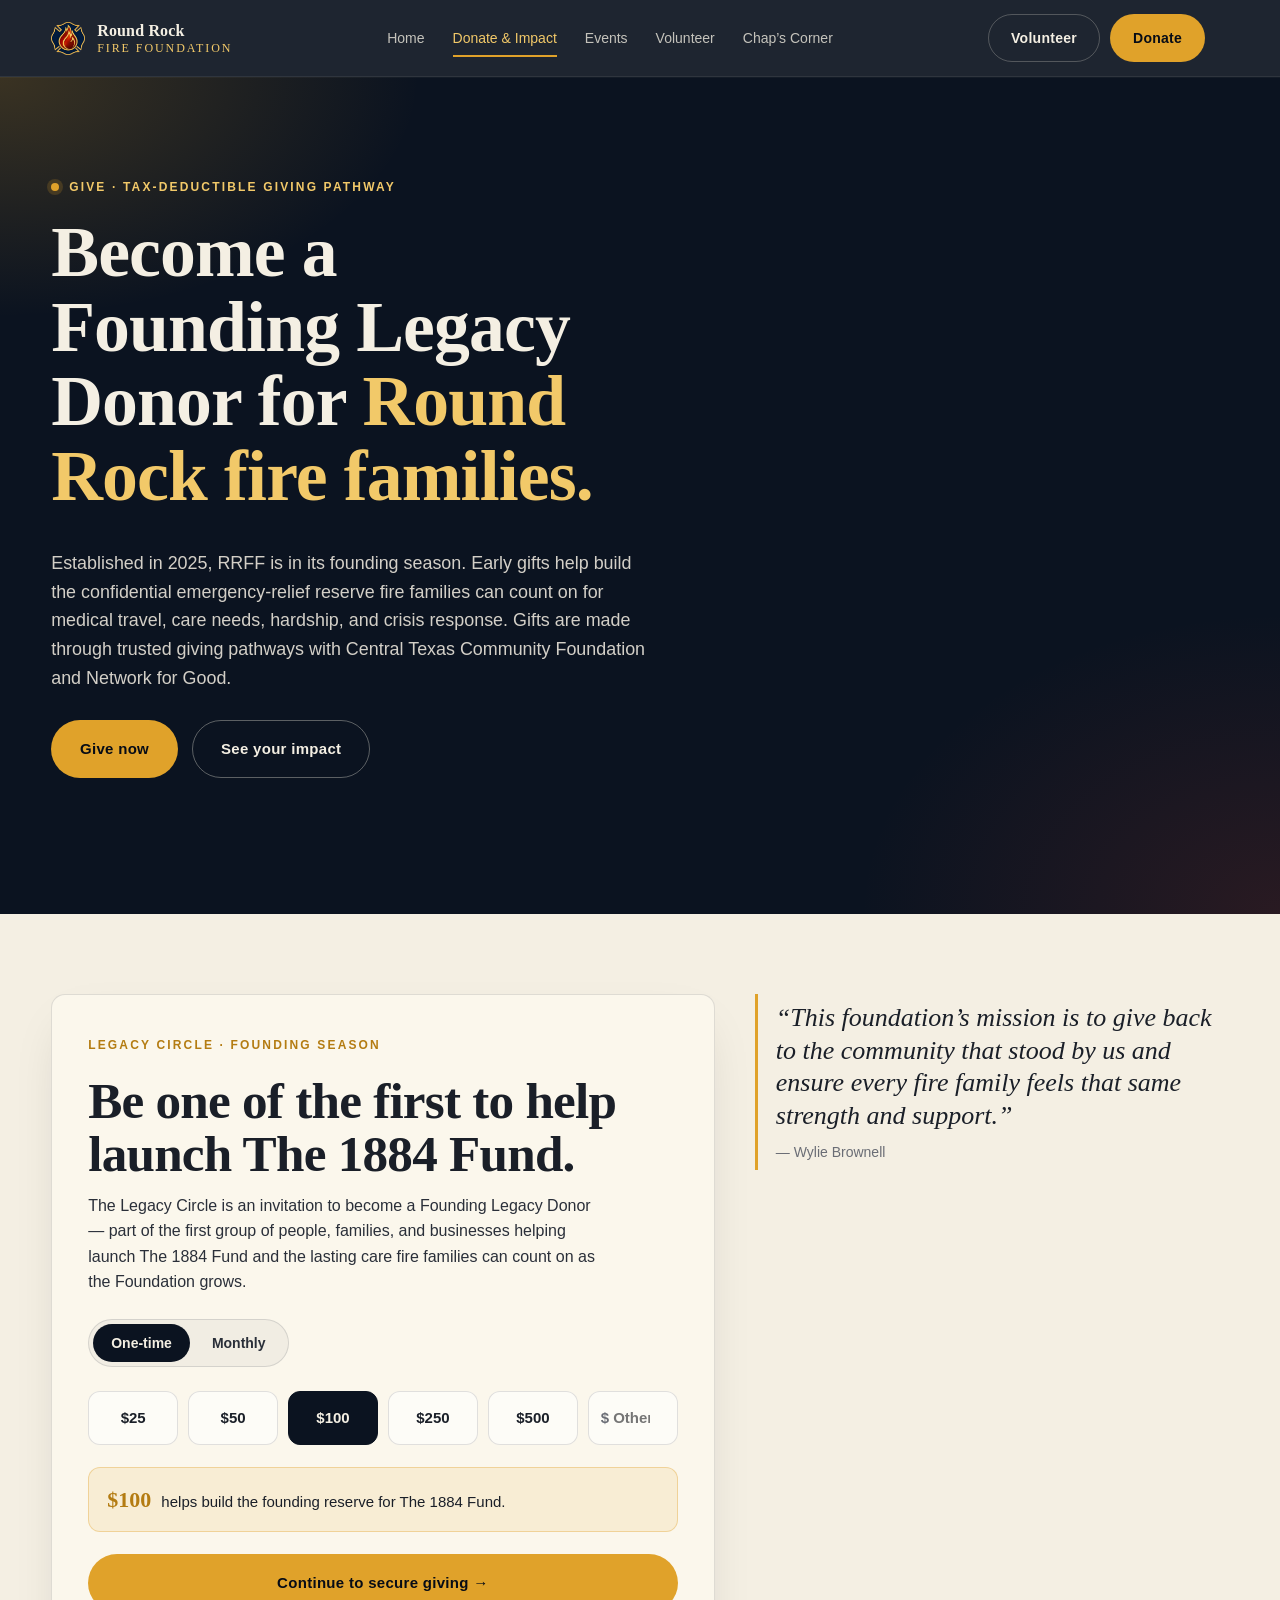
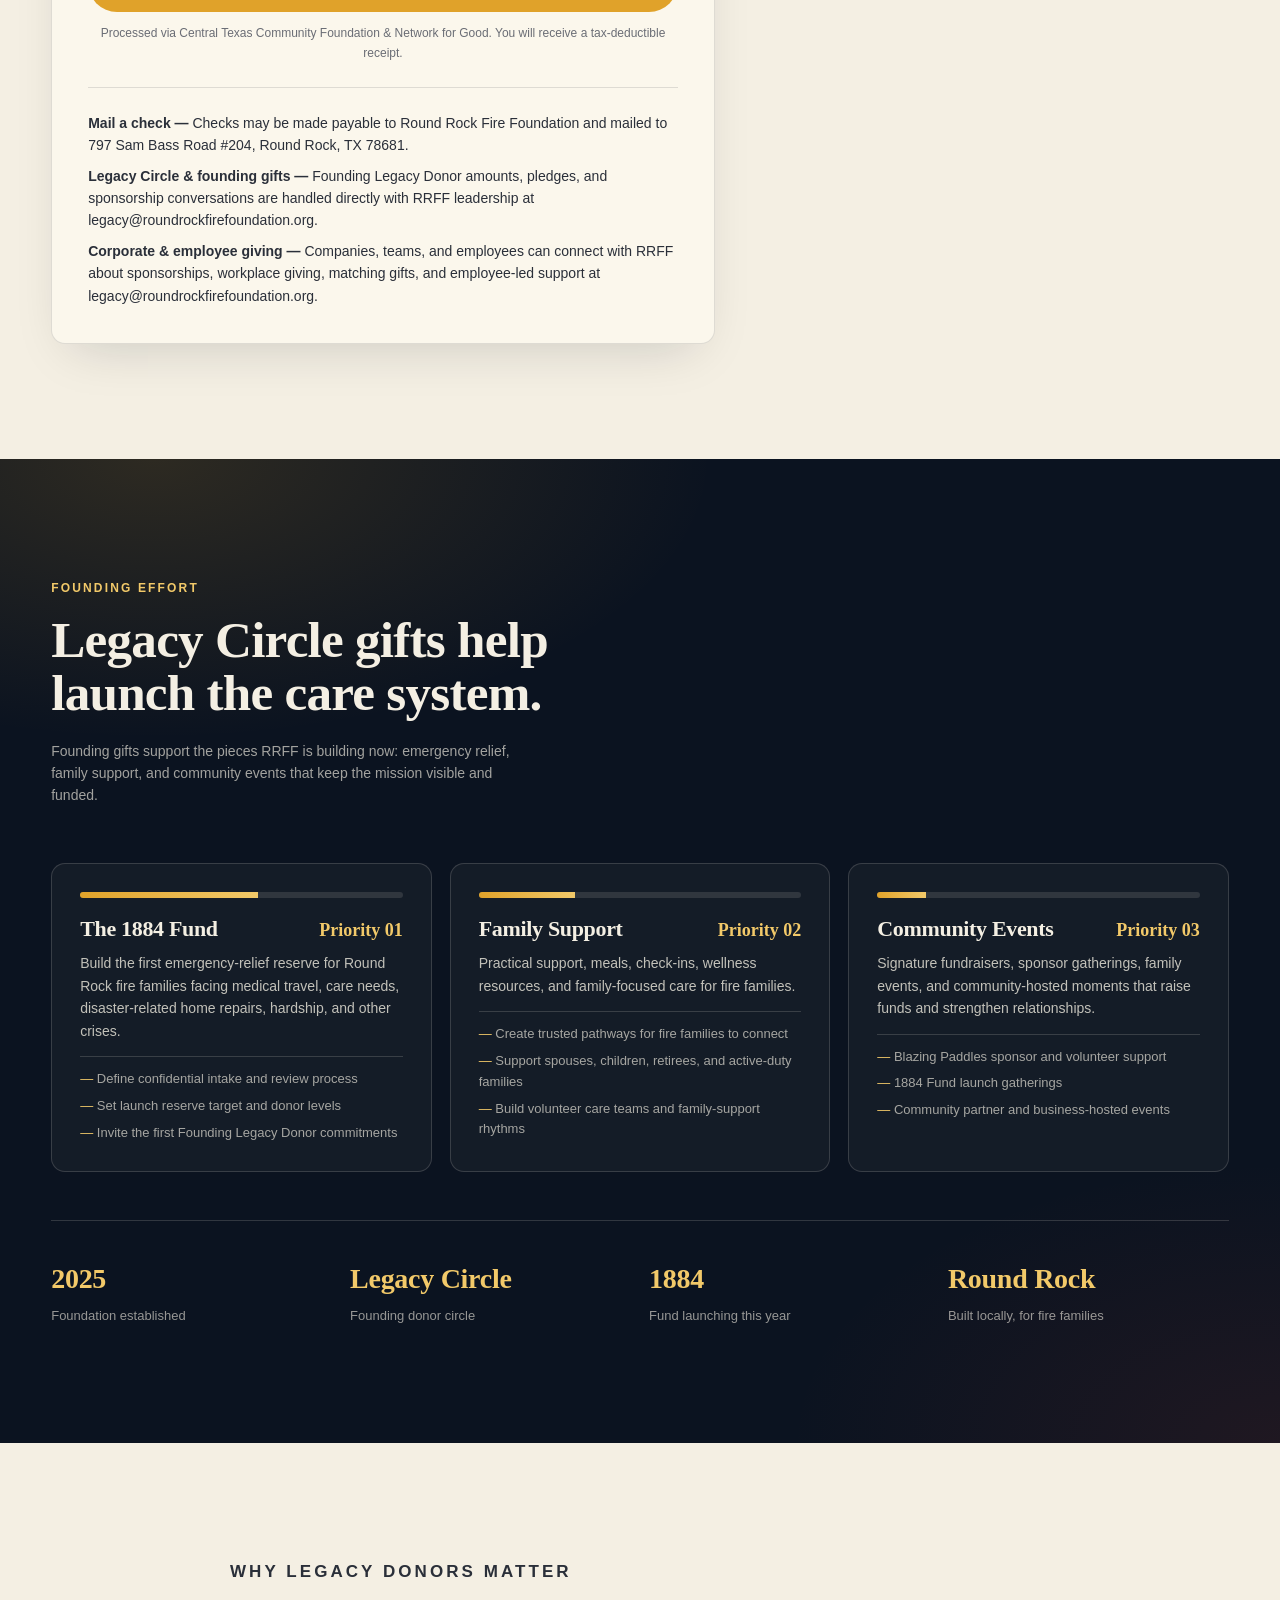
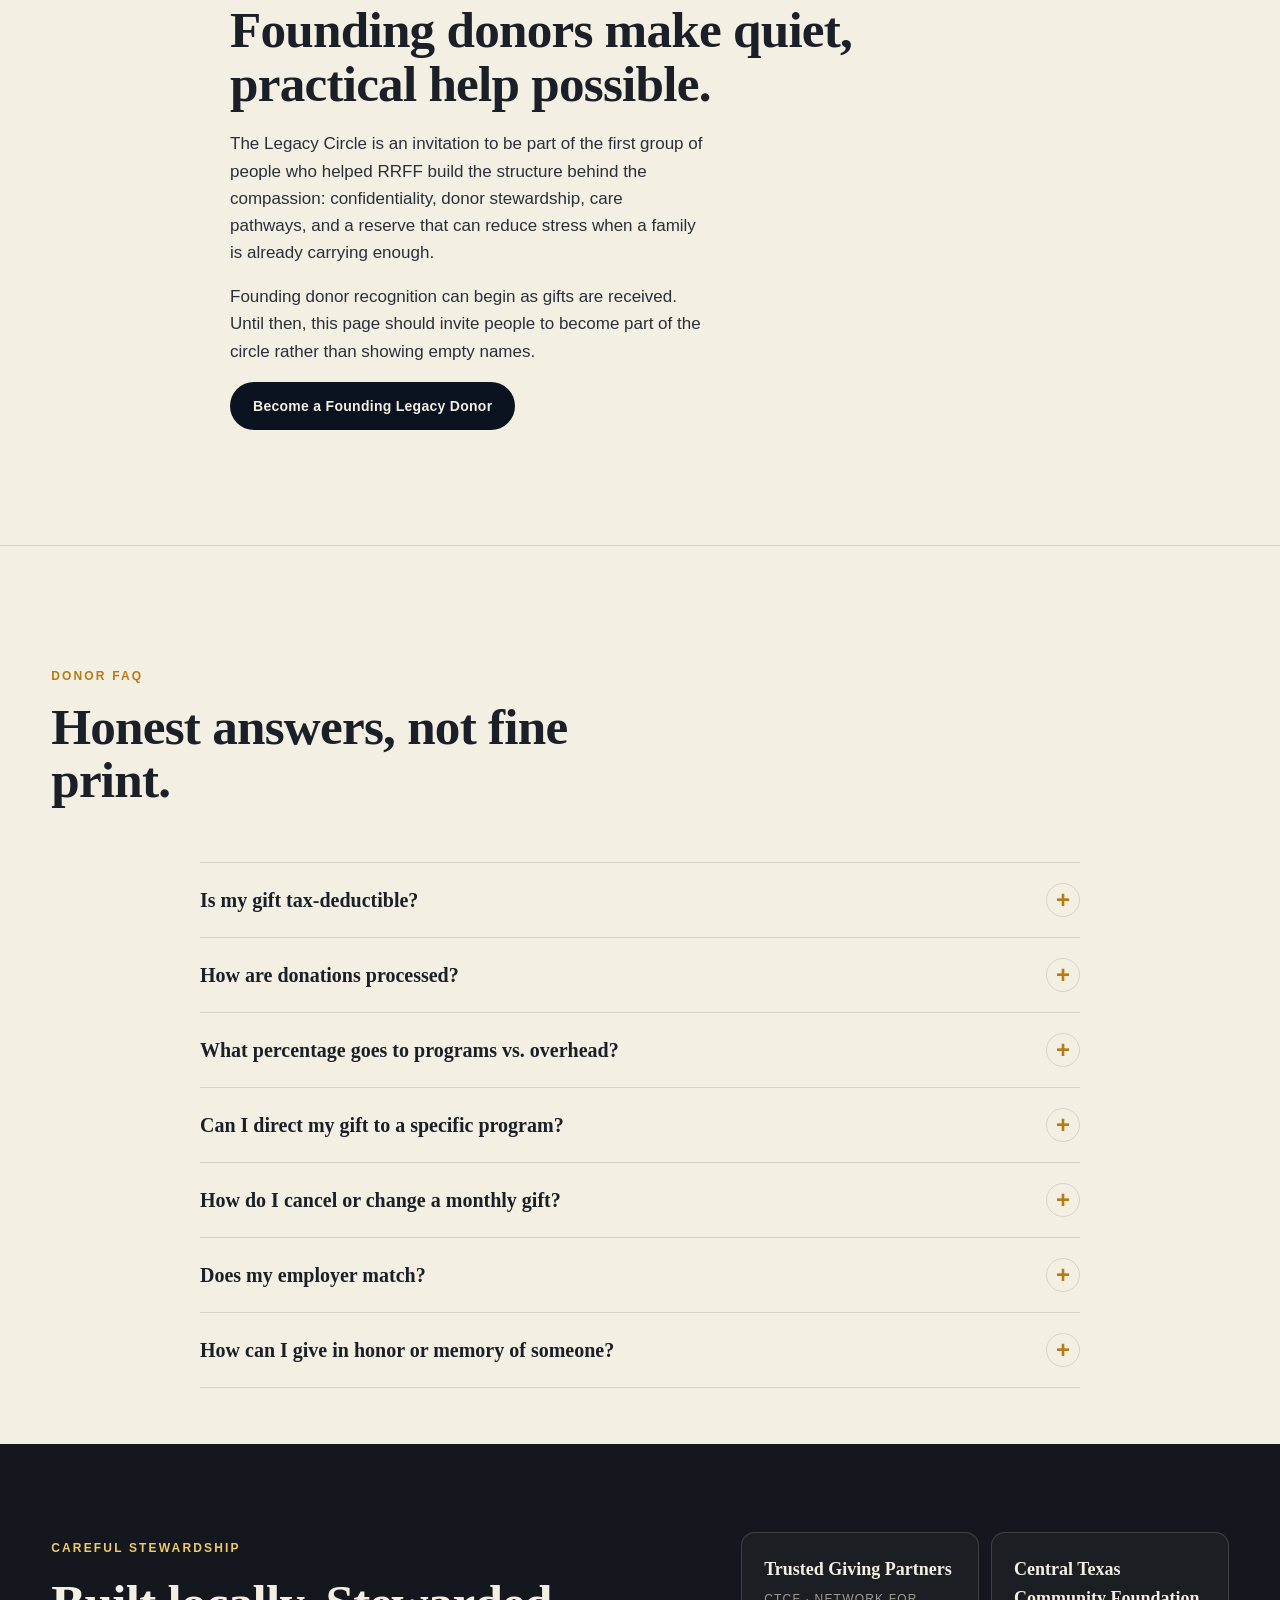
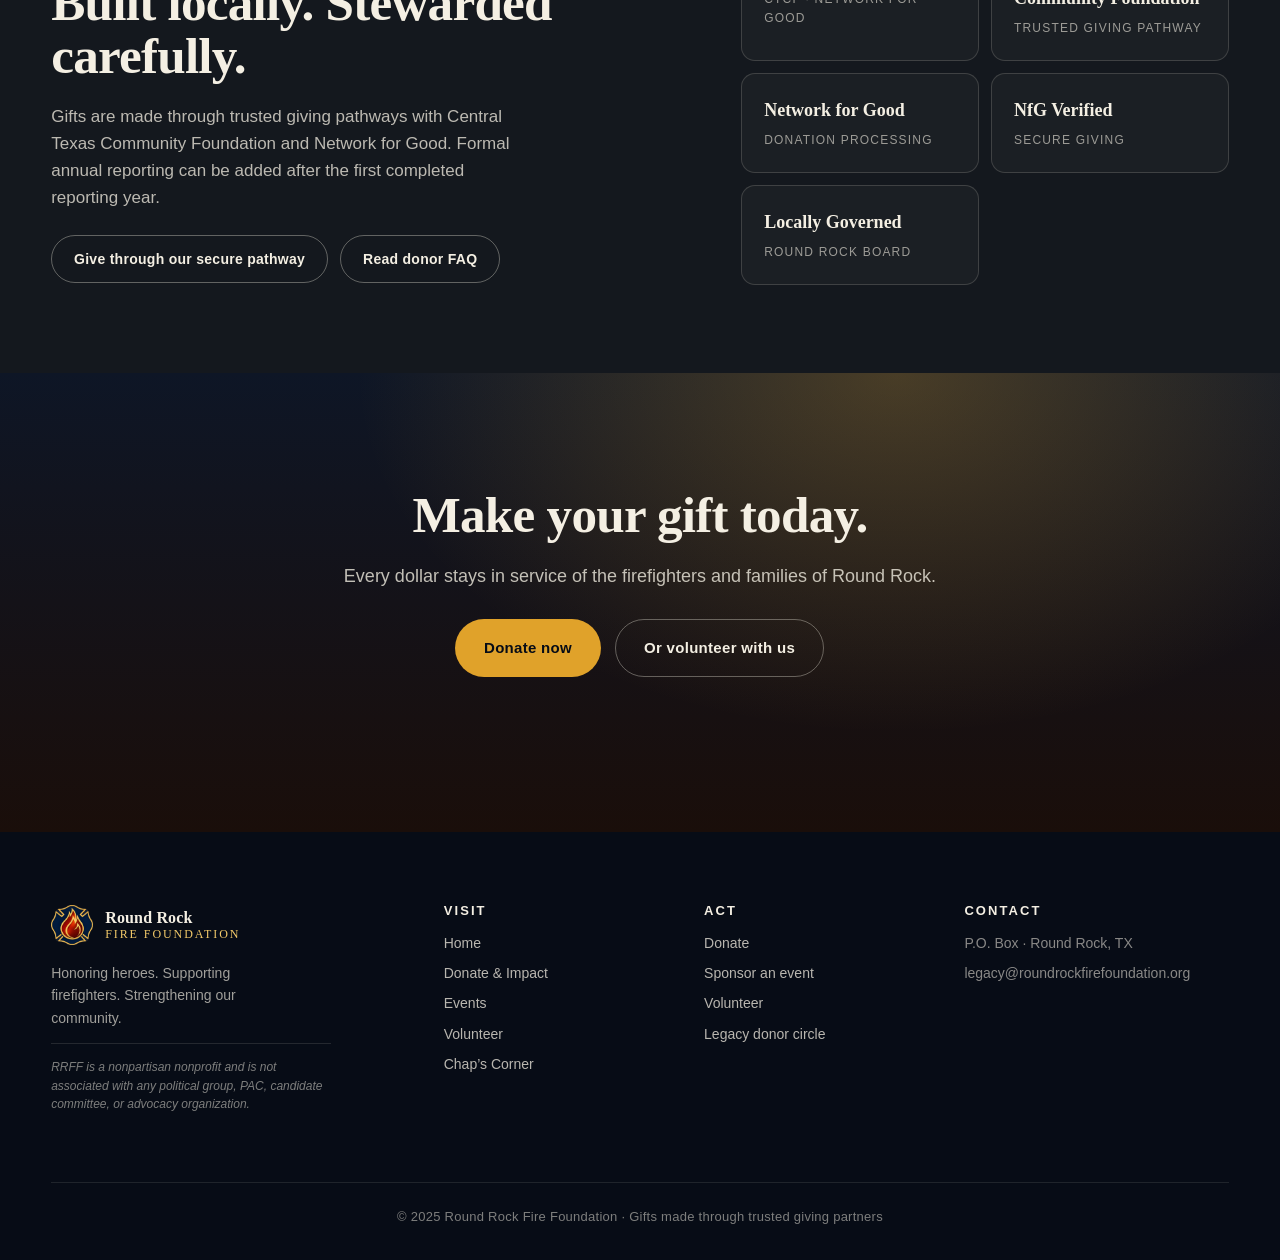
==== donate.html @ 5932b3d0 "Pre-launch audit: remove static-form false promises and visible placeholder - donate.html: replace v" ====
<!doctype html>
<html lang="en">
<head>
<meta charset="utf-8" />
<meta name="viewport" content="width=device-width,initial-scale=1" />
<title>Donate &amp; Impact — Round Rock Fire Foundation</title>
<meta name="description" content="Round Rock Fire Foundation donation and impact mockup — give, see your impact, FAQs." />
<link rel="preconnect" href="https://api.fontshare.com" crossorigin />
<link rel="stylesheet" href="https://api.fontshare.com/v2/css?f[]=satoshi@500,700,400,900&f[]=zodiak@700,500&display=swap" />
<link rel="stylesheet" href="css/base.css" />
<link rel="stylesheet" href="css/site.css" />
</head>
<body data-route="donate">

<header class="topbar" role="banner">
  <a class="logo" href="index.html" aria-label="Round Rock Fire Foundation home">
    <img class="logo-icon" src="assets/rrff-icon.png" alt="Round Rock Fire Foundation" />
    <span class="logo-word">Round Rock <em>Fire Foundation</em></span>
  </a>
  <nav class="primary-nav" aria-label="Primary">
    <a href="index.html">Home</a>
    <a href="donate.html" class="is-active">Donate &amp; Impact</a>
    <a href="events.html">Events</a>
    <a href="volunteer.html">Volunteer</a>
    <a href="https://www.roundrockfirefoundation.org/firechaplain">Chap’s Corner</a>
  </nav>
  <div class="top-cta">
    <a class="btn btn-ghost" href="volunteer.html">Volunteer</a>
    <a class="btn btn-gold" href="https://ctxcf.networkforgood.com/projects/252774-the-round-rock-fire-foundation" target="_blank" rel="noopener">Donate</a>
  </div>
  <button class="menu-toggle" aria-expanded="false" aria-controls="primary-nav" aria-label="Open menu">
    <span></span><span></span><span></span>
  </button>
</header>

<main>

<!-- DONATE HERO -->
<section class="page-hero page-hero-navy page-hero-solo">
  <div class="page-hero-inner">
    <p class="eyebrow eyebrow-light"><span class="dot"></span>Give · Tax-deductible giving pathway</p>
    <h1 class="display light">
      Become a Founding Legacy Donor for <span class="accent-gold">Round Rock fire families.</span>
    </h1>
    <p class="lede light">
      Established in 2025, RRFF is in its founding season. Early gifts help build the confidential emergency-relief reserve fire families can count on for medical travel, care needs, hardship, and crisis response. Gifts are made through trusted giving pathways with Central Texas Community Foundation and Network for Good.
    </p>
    <div class="hero-actions">
      <a class="btn btn-gold btn-lg" href="#give">Give now</a>
      <a class="btn btn-outline-light btn-lg" href="#impact">See your impact</a>
    </div>
  </div>
</section>

<!-- GIVE BLOCK -->
<section id="give" class="band band-cream give-band">
  <div class="give-grid">
    <div class="give-form-card">
      <p class="eyebrow eyebrow-dark">Legacy Circle · Founding season</p>
      <h2 class="h-display">Be one of the first to help launch The 1884 Fund.</h2>
      <p class="donor-intro">The Legacy Circle is an invitation to become a Founding Legacy Donor — part of the first group of people, families, and businesses helping launch The 1884 Fund and the lasting care fire families can count on as the Foundation grows.</p>

      <div class="give-toggle" role="tablist" aria-label="Donation frequency">
        <button class="give-tab is-active" data-freq="one" role="tab" aria-selected="true">One-time</button>
        <button class="give-tab" data-freq="monthly" role="tab" aria-selected="false">Monthly</button>
      </div>

      <div class="give-amounts">
        <button class="amt" data-amt="25">$25</button>
        <button class="amt" data-amt="50">$50</button>
        <button class="amt is-active" data-amt="100">$100</button>
        <button class="amt" data-amt="250">$250</button>
        <button class="amt" data-amt="500">$500</button>
        <label class="amt amt-custom">
          <span>$</span>
          <input type="number" min="1" placeholder="Other" aria-label="Custom amount" />
        </label>
      </div>

      <div class="give-impact" aria-live="polite">
        <strong id="giveLine">$100</strong>
        <span id="giveCopy">helps build the founding reserve for The 1884 Fund.</span>
      </div>

      <a class="btn btn-gold btn-lg btn-block" id="giveBtn" href="https://ctxcf.networkforgood.com/projects/252774-the-round-rock-fire-foundation" target="_blank" rel="noopener">
        Continue to secure giving →
      </a>
      <p class="give-fine">
        Processed via Central Texas Community Foundation &amp; Network for Good. You will receive a tax-deductible receipt.
      </p>

      <ul class="give-ways">
        <li><strong>Mail a check —</strong> Checks may be made payable to Round Rock Fire Foundation and mailed to 797 Sam Bass Road #204, Round Rock, TX 78681.</li>
        <li><strong>Legacy Circle &amp; founding gifts —</strong> Founding Legacy Donor amounts, pledges, and sponsorship conversations are handled directly with RRFF leadership at <a href="mailto:legacy@roundrockfirefoundation.org">legacy@roundrockfirefoundation.org</a>.</li>
        <li><strong>Corporate &amp; employee giving —</strong> Companies, teams, and employees can connect with RRFF about sponsorships, workplace giving, matching gifts, and employee-led support at <a href="mailto:legacy@roundrockfirefoundation.org">legacy@roundrockfirefoundation.org</a>.</li>
      </ul>
    </div>

    <aside class="give-quote">
      <blockquote>
        “This foundation’s mission is to give back to the community that stood by us and ensure every fire family feels that same strength and support.”
        <cite>— Wylie Brownell</cite>
      </blockquote>
    </aside>
  </div>
</section>

<!-- IMPACT BREAKDOWN -->
<section id="impact" class="band band-navy">
  <div class="band-head">
    <p class="eyebrow eyebrow-light">Founding effort</p>
    <h2 class="h-display light">Legacy Circle gifts help launch the care system.</h2>
    <p class="band-sub">Founding gifts support the pieces RRFF is building now: emergency relief, family support, and community events that keep the mission visible and funded.</p>
  </div>

  <div class="alloc-grid">
    <article class="alloc-card">
      <div class="alloc-bar"><span style="width:55%"></span></div>
      <div class="alloc-head">
        <h3>The 1884 Fund</h3>
        <span class="alloc-pct">Priority 01</span>
      </div>
      <p>Build the first emergency-relief reserve for Round Rock fire families facing medical travel, care needs, disaster-related home repairs, hardship, and other crises.</p>
      <ul class="alloc-list">
        <li>Define confidential intake and review process</li>
        <li>Set launch reserve target and donor levels</li>
        <li>Invite the first Founding Legacy Donor commitments</li>
      </ul>
    </article>

    <article class="alloc-card">
      <div class="alloc-bar"><span style="width:30%"></span></div>
      <div class="alloc-head">
        <h3>Family Support</h3>
        <span class="alloc-pct">Priority 02</span>
      </div>
      <p>Practical support, meals, check-ins, wellness resources, and family-focused care for fire families.</p>
      <ul class="alloc-list">
        <li>Create trusted pathways for fire families to connect</li>
        <li>Support spouses, children, retirees, and active-duty families</li>
        <li>Build volunteer care teams and family-support rhythms</li>
      </ul>
    </article>

    <article class="alloc-card">
      <div class="alloc-bar"><span style="width:15%"></span></div>
      <div class="alloc-head">
        <h3>Community Events</h3>
        <span class="alloc-pct">Priority 03</span>
      </div>
      <p>Signature fundraisers, sponsor gatherings, family events, and community-hosted moments that raise funds and strengthen relationships.</p>
      <ul class="alloc-list">
        <li>Blazing Paddles sponsor and volunteer support</li>
        <li>1884 Fund launch gatherings</li>
        <li>Community partner and business-hosted events</li>
      </ul>
    </article>
  </div>

  <div class="impact-strip">
    <div><strong>2025</strong><span>Foundation established</span></div>
    <div><strong>Legacy Circle</strong><span>Founding donor circle</span></div>
    <div><strong>1884</strong><span>Fund launching this year</span></div>
    <div><strong>Round Rock</strong><span>Built locally, for fire families</span></div>
  </div>
</section>

<!-- STORY -->
<section class="band band-cream story-strip">
  <div class="story-solo">
    <div class="story-body">
      <p class="eyebrow eyebrow-dark">Why legacy donors matter</p>
      <h2 class="h-display">Founding donors make quiet, practical help possible.</h2>
      <p>
        The Legacy Circle is an invitation to be part of the first group of people who helped RRFF build the structure behind the compassion: confidentiality, donor stewardship, care pathways, and a reserve that can reduce stress when a family is already carrying enough.
      </p>
      <p>
        Founding donor recognition can begin as gifts are received. Until then, this page should invite people to become part of the circle rather than showing empty names.
      </p>
      <a class="btn btn-dark" href="https://ctxcf.networkforgood.com/projects/252774-the-round-rock-fire-foundation" target="_blank" rel="noopener">Become a Founding Legacy Donor</a>
    </div>
  </div>
</section>

<!-- FAQ -->
<section id="faq" class="band band-cream faq-band">
  <div class="band-head">
    <p class="eyebrow eyebrow-dark">Donor FAQ</p>
    <h2 class="h-display">Honest answers, not fine print.</h2>
  </div>

  <div class="faq-list">
    <details>
      <summary>Is my gift tax-deductible?</summary>
      <p>Yes. Gifts are made through trusted giving pathways with Central Texas Community Foundation and Network for Good. You’ll receive a tax-deductible receipt by email after each gift.</p>
    </details>
    <details>
      <summary>How are donations processed?</summary>
      <p>Online gifts are made through the Central Texas Community Foundation giving pathway in partnership with Network for Good. Your card or bank information is never stored on our site.</p>
    </details>
    <details>
      <summary>What percentage goes to programs vs. overhead?</summary>
      <p>RRFF is in its founding season, so formal annual reporting will follow after the first completed reporting year. Current giving is made through the Central Texas Community Foundation pathway in partnership with Network for Good.</p>
    </details>
    <details>
      <summary>Can I direct my gift to a specific program?</summary>
      <p>Yes. The current priority is launching The 1884 Fund. You may also give toward wellness, community events, or where most needed once the giving flow is configured.</p>
    </details>
    <details>
      <summary>How do I cancel or change a monthly gift?</summary>
      <p>Monthly gifts are processed through Central Texas Community Foundation and Network for Good. You can update or cancel a recurring gift directly through the Network for Good receipt and donor tools that arrive with each contribution.</p>
    </details>
    <details>
      <summary>Does my employer match?</summary>
      <p>Many do. If your employer offers a matching-gift program, your HR or giving portal can route the match alongside your gift. Reach out to <a href="mailto:legacy@roundrockfirefoundation.org">legacy@roundrockfirefoundation.org</a> if you have questions about routing a matching gift.</p>
    </details>
    <details>
      <summary>How can I give in honor or memory of someone?</summary>
      <p>Add a note in the giving flow with the honoree’s name. We’ll send an acknowledgment card to the family at the address you provide.</p>
    </details>
  </div>
</section>

<!-- TRUST -->
<section class="band band-charcoal trust-band">
  <div class="trust-grid">
    <div>
      <p class="eyebrow eyebrow-light">Careful stewardship</p>
      <h2 class="h-display light">Built locally. Stewarded carefully.</h2>
      <p class="trust-sub">Gifts are made through trusted giving pathways with Central Texas Community Foundation and Network for Good. Formal annual reporting can be added after the first completed reporting year.</p>
      <div class="trust-cta">
        <a class="btn btn-outline-light" href="https://ctxcf.networkforgood.com/projects/252774-the-round-rock-fire-foundation" target="_blank" rel="noopener">Give through our secure pathway</a>
        <a class="btn btn-outline-light" href="#faq">Read donor FAQ</a>
      </div>
    </div>
    <ul class="trust-badges">
      <li>Trusted Giving Partners<small>CTCF · Network for Good</small></li>
      <li>Central Texas Community Foundation<small>Trusted giving pathway</small></li>
      <li>Network for Good<small>Donation processing</small></li>
      <li>NfG Verified<small>Secure giving</small></li>
      <li>Locally Governed<small>Round Rock board</small></li>
    </ul>
  </div>
</section>

<!-- FINAL CTA -->
<section class="band band-fire-cta">
  <div class="cta-inner">
    <h2 class="h-display light">Make your gift today.</h2>
    <p class="cta-sub">Every dollar stays in service of the firefighters and families of Round Rock.</p>
    <div class="hero-actions center">
      <a class="btn btn-gold btn-lg" href="https://ctxcf.networkforgood.com/projects/252774-the-round-rock-fire-foundation" target="_blank" rel="noopener">Donate now</a>
      <a class="btn btn-outline-light btn-lg" href="volunteer.html">Or volunteer with us</a>
    </div>
  </div>
</section>

</main>

<footer class="site-footer">
  <div class="footer-grid">
    <div>
      <div class="logo logo-foot">
        <img class="logo-icon logo-icon-foot" src="assets/rrff-icon.png" alt="Round Rock Fire Foundation" />
        <span class="logo-word">Round Rock <em>Fire Foundation</em></span>
      </div>
      <p class="foot-tag">Honoring heroes. Supporting firefighters. Strengthening our community.</p>
      <p class="foot-disclaimer">RRFF is a nonpartisan nonprofit and is not associated with any political group, PAC, candidate committee, or advocacy organization.</p>
    </div>
    <div>
      <h4>Visit</h4>
      <ul class="foot-list">
        <li><a href="index.html">Home</a></li>
        <li><a href="donate.html">Donate &amp; Impact</a></li>
        <li><a href="events.html">Events</a></li>
        <li><a href="volunteer.html">Volunteer</a></li>
        <li><a href="https://www.roundrockfirefoundation.org/firechaplain">Chap’s Corner</a></li>
      </ul>
    </div>
    <div>
      <h4>Act</h4>
      <ul class="foot-list">
        <li><a href="https://ctxcf.networkforgood.com/projects/252774-the-round-rock-fire-foundation" target="_blank" rel="noopener">Donate</a></li>
        <li><a href="events.html">Sponsor an event</a></li>
        <li><a href="volunteer.html">Volunteer</a></li>
        <li><a href="#give">Legacy donor circle</a></li>
      </ul>
    </div>
    <div>
      <h4>Contact</h4>
      <ul class="foot-list muted">
        <li>P.O. Box · Round Rock, TX</li>
        <li><a href="mailto:legacy@roundrockfirefoundation.org">legacy@roundrockfirefoundation.org</a></li>
      </ul>
    </div>
  </div>
  <div class="foot-base">
    <span>© 2025 Round Rock Fire Foundation · Gifts made through trusted giving partners</span>
  </div>
</footer>

<script src="js/site.js"></script>
<script src="js/review-mode.js"></script>
</body>
</html>
---- css/base.css ----
/* RRFF Mockup — Base reset & tokens */
:root {
  /* Brand palette */
  --navy: #0B1320;
  --navy-deep: #070C16;
  --charcoal: #14181E;
  --cream: #F4EFE3;
  --cream-2: #ECE5D3;
  --paper: #FBF7EC;
  --ink: #1A1F28;
  --ink-2: #2A2F39;
  --muted: #6A6D75;
  --line: rgba(11,19,32,.12);
  --line-light: rgba(244,239,227,.16);

  --gold: #E0A22A;
  --gold-deep: #B47C12;
  --gold-soft: #F2C969;
  --red: #B23A2A;     /* restrained, used sparingly */
  --red-deep: #7E2418;

  /* Typography */
  --display: "Zodiak", "Satoshi", ui-serif, Georgia, serif;
  --sans: "Satoshi", -apple-system, BlinkMacSystemFont, "Segoe UI", Helvetica, Arial, sans-serif;

  /* Sizes */
  --text-xs: 12px;
  --text-sm: 14px;
  --text-md: 16px;
  --text-lg: 18px;
  --text-xl: 22px;
  --text-2xl: 28px;
  --text-3xl: 36px;
  --text-4xl: 48px;
  --text-hero: clamp(40px, 6.6vw, 88px);
  --text-display: clamp(28px, 4vw, 56px);

  /* Layout */
  --maxw: 1240px;
  --pad-x: clamp(20px, 4vw, 56px);
  --pad-y: clamp(64px, 9vw, 128px);
  --radius: 14px;
  --radius-sm: 8px;
  --shadow-lg: 0 30px 80px -30px rgba(0,0,0,.45);
}

* { box-sizing: border-box; }
html, body { margin: 0; padding: 0; }
html { -webkit-text-size-adjust: 100%; scroll-behavior: smooth; }
body {
  font-family: var(--sans);
  font-size: var(--text-md);
  line-height: 1.6;
  color: var(--ink);
  background: var(--paper);
  -webkit-font-smoothing: antialiased;
  text-rendering: optimizeLegibility;
}
img, svg { display: block; max-width: 100%; }
a { color: inherit; text-decoration: none; }
button { font: inherit; cursor: pointer; }
input, button, select, textarea { font: inherit; color: inherit; }
::selection { background: var(--gold); color: var(--navy-deep); }

h1, h2, h3, h4 {
  font-family: var(--display);
  font-weight: 700;
  letter-spacing: -0.015em;
  line-height: 1.05;
  margin: 0 0 0.4em;
  color: var(--ink);
}
h4 { font-family: var(--sans); letter-spacing: 0; }
p { margin: 0 0 1em; }

.visually-hidden {
  position: absolute !important; width: 1px; height: 1px;
  padding: 0; margin: -1px; overflow: hidden; clip: rect(0,0,0,0);
  white-space: nowrap; border: 0;
}
---- css/site.css ----
/* RRFF — Site styles */

/* =========== Top bar =========== */
.topbar {
  position: sticky; top: 0; z-index: 50;
  display: grid;
  grid-template-columns: auto 1fr auto auto;
  align-items: center;
  gap: 24px;
  padding: 14px var(--pad-x);
  background: rgba(11,19,32,.92);
  backdrop-filter: saturate(140%) blur(10px);
  color: var(--cream);
  border-bottom: 1px solid rgba(244,239,227,.08);
}
.logo {
  display: inline-flex; align-items: center; gap: 12px;
  color: var(--cream); font-family: var(--display); font-weight: 700;
  font-size: 16px; letter-spacing: 0.01em;
}
.logo-icon {
  width: 34px;
  height: 34px;
  object-fit: contain;
  flex-shrink: 0;
}
.logo-icon-foot {
  width: 42px;
  height: 42px;
}
.logo-word em { font-style: normal; font-weight: 500; color: var(--gold-soft); display: block; font-size: 12px; letter-spacing: 0.16em; text-transform: uppercase; line-height: 1; margin-top: 2px;}
.logo-word { display: inline-flex; flex-direction: column; line-height: 1.05; }

.primary-nav {
  display: flex; gap: 28px; justify-content: center; align-items: center;
  font-size: 14px; font-weight: 500;
}
.primary-nav a { color: rgba(244,239,227,.78); padding: 6px 0; position: relative; transition: color .2s; }
.primary-nav a:hover { color: var(--cream); }
.primary-nav a.is-active { color: var(--gold-soft); }
.primary-nav a.is-active::after {
  content: ""; position: absolute; left: 0; right: 0; bottom: -2px; height: 2px;
  background: var(--gold);
}

.top-cta { display: flex; gap: 10px; align-items: center; }
.menu-toggle {
  display: none; background: transparent; border: 0; padding: 8px;
  flex-direction: column; gap: 4px; color: var(--cream);
}
.menu-toggle span { width: 22px; height: 2px; background: currentColor; display: block; }

@media (max-width: 900px) {
  .topbar { grid-template-columns: auto 1fr auto; }
  .primary-nav {
    display: none; position: absolute; top: 100%; left: 0; right: 0;
    flex-direction: column; gap: 0; background: var(--navy-deep);
    padding: 12px var(--pad-x); border-top: 1px solid var(--line-light);
  }
  .primary-nav.is-open { display: flex; }
  .primary-nav a { padding: 12px 0; border-bottom: 1px solid var(--line-light); }
  .menu-toggle { display: inline-flex; }
  .top-cta .btn-ghost { display: none; }
}

/* =========== Buttons =========== */
.btn {
  display: inline-flex; align-items: center; justify-content: center; gap: 8px;
  padding: 12px 22px; border-radius: 999px; border: 1px solid transparent;
  font-weight: 700; font-size: 14px; letter-spacing: 0.02em;
  text-decoration: none;
  transition: transform .22s cubic-bezier(.2,.7,.2,1),
              box-shadow .22s ease,
              background .22s ease, color .22s ease, border-color .22s ease;
  cursor: pointer;
  will-change: transform;
}
.btn:hover { transform: translateY(-1px); }
.btn:active { transform: translateY(0); transition-duration: .08s; }
.btn-gold:hover { box-shadow: 0 14px 30px -16px rgba(224,162,42,.65); }
.btn-dark:hover { box-shadow: 0 14px 30px -16px rgba(11,19,32,.6); }
.btn-lg { padding: 16px 28px; font-size: 15px; }
.btn-block { width: 100%; }

.btn-gold { background: var(--gold); color: var(--navy-deep); }
.btn-gold:hover { background: var(--gold-soft); }
.btn-ghost { background: transparent; color: var(--cream); border-color: rgba(244,239,227,.25); }
.btn-ghost:hover { background: rgba(244,239,227,.06); border-color: var(--cream); }
.btn-outline { background: transparent; color: var(--cream); border-color: var(--cream); }
.btn-outline:hover { background: var(--cream); color: var(--navy-deep); }
.btn-outline-light { background: transparent; color: var(--cream); border-color: rgba(244,239,227,.35); }
.btn-outline-light:hover { background: rgba(244,239,227,.08); border-color: var(--cream); }
.btn-dark { background: var(--navy); color: var(--cream); }
.btn-dark:hover { background: var(--navy-deep); }
.btn-text { background: transparent; color: var(--gold-deep); padding-left: 4px; padding-right: 4px; }
.btn-text:hover { color: var(--gold); }

/* =========== Section/Band system =========== */
.band {
  padding: var(--pad-y) var(--pad-x);
}
.band-cream { background: var(--cream); color: var(--ink); }
.band-navy { background: var(--navy); color: var(--cream); position: relative; overflow: hidden; }
.band-navy::before {
  content: ""; position: absolute; inset: 0; pointer-events: none;
  background:
    radial-gradient(800px 400px at 12% 0%, rgba(224,162,42,.16), transparent 70%),
    radial-gradient(700px 400px at 100% 100%, rgba(178,58,42,.12), transparent 70%);
}
.band-charcoal { background: var(--charcoal); color: var(--cream); }
.band-fire-cta {
  background:
    radial-gradient(900px 600px at 70% 0%, rgba(224,162,42,.28), transparent 60%),
    linear-gradient(180deg, #0E1626 0%, #1A0E0A 100%);
  color: var(--cream); text-align: center;
}

.band-head { max-width: var(--maxw); margin: 0 auto 56px; position: relative; z-index: 1; }
.band-head .h-display { max-width: 22ch; }
.band-sub { color: rgba(244,239,227,.65); max-width: 60ch; font-size: 14px; }
.band-cream .band-sub { color: var(--muted); }

.h-display { font-family: var(--display); font-size: var(--text-display); line-height: 1.04; letter-spacing: -0.015em; font-weight: 700; }
.h-display.light { color: var(--cream); }

.eyebrow {
  display: inline-flex; align-items: center; gap: 10px;
  text-transform: uppercase; letter-spacing: 0.18em; font-size: 12px; font-weight: 700;
  color: var(--gold-deep); margin: 0 0 18px;
}
.eyebrow .dot { width: 8px; height: 8px; background: var(--gold); border-radius: 999px; box-shadow: 0 0 0 4px rgba(224,162,42,.18);}
.eyebrow-light { color: var(--gold-soft); }
.eyebrow-dark { color: var(--gold-deep); }
.eyebrow.center { display: flex; justify-content: center; }
.hero .eyebrow { color: var(--gold-soft); }

/* =========== Hero (home) =========== */
.hero {
  position: relative; min-height: calc(100vh - 104px);
  display: flex; align-items: center;
  padding: clamp(92px, 10vw, 150px) var(--pad-x) clamp(74px, 8vw, 112px);
  color: var(--cream);
  overflow: hidden;
  isolation: isolate;
}
.hero::after {
  content: "";
  position: absolute;
  inset: 0;
  z-index: 3;
  pointer-events: none;
  background:
    linear-gradient(90deg, rgba(7,12,22,1) 0%, rgba(7,12,22,.98) 46%, rgba(7,12,22,.68) 100%);
  transform-origin: right center;
  animation: rrff-hero-curtain 1.18s cubic-bezier(.74,0,.18,1) .12s both;
}
.hero-media { position: absolute; inset: 0; z-index: -1; overflow: hidden; }
.hero-texture {
  position: absolute; inset: 0;
  background:
    linear-gradient(135deg, #1a2436 0%, #0B1320 60%, #160b08 100%);
  isolation: isolate;
  transform: scale(1.015);
  animation: rrff-photo-load 1.8s cubic-bezier(.16,1,.3,1) both;
}
.hero-texture::before {
  content: ""; position: absolute; inset: 0;
  background:
    radial-gradient(120% 90% at 30% 30%, rgba(224,162,42,.40), transparent 60%),
    radial-gradient(80% 60% at 80% 80%, rgba(178,58,42,.32), transparent 70%),
    repeating-linear-gradient(135deg, rgba(244,239,227,.04) 0 2px, transparent 2px 6px);
  mix-blend-mode: screen;
}
.hero-texture::after {
  content: ""; position: absolute; inset: 0;
  background-image:
    linear-gradient(0deg, rgba(255,255,255,.05) 1px, transparent 1px),
    linear-gradient(90deg, rgba(255,255,255,.05) 1px, transparent 1px);
  background-size: 56px 56px;
  mix-blend-mode: overlay;
  opacity: .35;
}
.hero-mark {
  position: absolute;
  right: clamp(24px, 6vw, 96px);
  bottom: clamp(80px, 12vw, 140px);
  font-family: var(--display);
  font-weight: 700;
  font-size: clamp(180px, 28vw, 380px);
  line-height: .85;
  letter-spacing: -0.02em;
  color: transparent;
  -webkit-text-stroke: 1.5px rgba(242,201,105,.32);
  text-stroke: 1.5px rgba(242,201,105,.32);
  opacity: .85;
  pointer-events: none;
  user-select: none;
  z-index: 1;
}
.hero-mark-sub {
  position: absolute;
  right: clamp(24px, 6vw, 96px);
  bottom: clamp(56px, 9vw, 104px);
  font-size: 11px;
  letter-spacing: 0.18em;
  text-transform: uppercase;
  color: rgba(242,201,105,.55);
  font-weight: 700;
  z-index: 1;
  pointer-events: none;
}
.hero-scrim {
  position: absolute; inset: 0;
  background:
    linear-gradient(90deg, rgba(7,12,22,.72) 0%, rgba(7,12,22,.42) 55%, rgba(7,12,22,.10) 100%);
}
.hero-glow {
  position: absolute; inset: 0;
  background:
    radial-gradient(680px 360px at 16% 82%, rgba(224,162,42,.22), transparent 62%),
    radial-gradient(820px 420px at 92% 18%, rgba(178,58,42,.14), transparent 64%);
  mix-blend-mode: screen;
}
.hero-inner { position: relative; max-width: var(--maxw); width: 100%; margin: 0 auto; }
.display {
  font-family: var(--display); font-size: var(--text-hero); line-height: 1.04;
  letter-spacing: -0.012em; font-weight: 700; color: var(--cream);
  max-width: 20ch; margin: 0 0 0.5em;
}
.hero-title {
  max-width: 11ch;
  margin-bottom: .28em;
  font-size: clamp(58px, 9vw, 118px);
  line-height: .96;
  letter-spacing: -0.008em;
  font-kerning: normal;
  font-feature-settings: "kern" 1, "liga" 0;
  text-shadow: 0 18px 54px rgba(0,0,0,.35);
  clip-path: inset(0 100% 0 0);
  animation: rrff-title-reveal 1.05s cubic-bezier(.77,0,.18,1) .42s forwards;
}
.display.light { color: var(--cream); }
.accent-underline {
  background-image: linear-gradient(180deg, transparent 70%, var(--gold) 70%, var(--gold) 92%, transparent 92%);
  background-repeat: no-repeat;
  padding: 0 .14em;
  box-decoration-break: clone;
  -webkit-box-decoration-break: clone;
}
.accent-gold { color: var(--gold-soft); }

.lede { font-size: clamp(17px, 1.4vw, 20px); max-width: 60ch; color: rgba(244,239,227,.86); }
.hero .lede {
  max-width: 52ch;
  color: rgba(244,239,227,.92);
  text-shadow: 0 8px 30px rgba(0,0,0,.45);
}
.lede.light { color: rgba(244,239,227,.86); }

.hero-actions { display: flex; flex-wrap: wrap; gap: 14px; align-items: center; margin: 28px 0 40px; }
.hero-actions.center { justify-content: center; }
.hero .btn-text { color: var(--gold-soft); }
.hero .btn-text:hover { color: var(--cream); }

.hero-meta {
  list-style: none; margin: 0;
  display: grid; gap: 28px; grid-template-columns: repeat(3, minmax(0,1fr));
  max-width: 790px;
  padding: 22px;
  border: 1px solid rgba(244,239,227,.18);
  border-radius: calc(var(--radius) + 6px);
  background: rgba(7,12,22,.38);
  backdrop-filter: blur(10px);
  box-shadow: 0 24px 70px rgba(0,0,0,.20);
}
.hero-meta li { display: flex; flex-direction: column; gap: 4px; }
.hero-meta strong { font-family: var(--display); font-size: 24px; color: var(--gold-soft); font-weight: 700; }
.hero-meta span { font-size: 13px; color: rgba(244,239,227,.7); }

body[data-route="home"] .topbar {
  animation: rrff-fade-down .72s ease .18s both;
}
body[data-route="home"] .hero .eyebrow,
body[data-route="home"] .hero .lede,
body[data-route="home"] .hero-actions,
body[data-route="home"] .hero-meta {
  opacity: 0;
  transform: translateY(14px);
  animation: rrff-rise-in .72s ease forwards;
}
body[data-route="home"] .hero .eyebrow { animation-delay: .74s; }
body[data-route="home"] .hero .lede { animation-delay: .92s; }
body[data-route="home"] .hero-actions { animation-delay: 1.08s; }
body[data-route="home"] .hero-meta { animation-delay: 1.2s; }

@keyframes rrff-hero-curtain {
  0% { transform: scaleX(1); opacity: 1; }
  72% { transform: scaleX(.08); opacity: 1; }
  100% { transform: scaleX(0); opacity: 0; }
}
@keyframes rrff-photo-load {
  0% { opacity: .35; transform: scale(1.07); filter: blur(8px) saturate(.82); }
  100% { opacity: 1; transform: scale(1.015); filter: blur(0) saturate(1); }
}
@keyframes rrff-title-reveal {
  0% { clip-path: inset(0 100% 0 0); transform: translateY(16px); opacity: .35; }
  100% { clip-path: inset(0 0 0 0); transform: translateY(0); opacity: 1; }
}
@keyframes rrff-rise-in {
  0% { opacity: 0; transform: translateY(14px); }
  100% { opacity: 1; transform: translateY(0); }
}
@keyframes rrff-fade-down {
  0% { opacity: 0; transform: translateY(-10px); }
  100% { opacity: 1; transform: translateY(0); }
}

@media (prefers-reduced-motion: reduce) {
  .hero::after,
  .hero-texture,
  .hero-title,
  body[data-route="home"] .topbar,
  body[data-route="home"] .hero .eyebrow,
  body[data-route="home"] .hero .lede,
  body[data-route="home"] .hero-actions,
  body[data-route="home"] .hero-meta {
    animation: none;
    opacity: 1;
    transform: none;
    clip-path: none;
    filter: none;
  }
  .hero::after { display: none; }
}

@media (max-width: 760px) {
  .hero {
    min-height: auto;
    padding-top: 92px;
    padding-bottom: 56px;
  }
  .hero-mark { font-size: clamp(140px, 40vw, 220px); right: 16px; bottom: 96px; }
  .hero-mark-sub { right: 16px; bottom: 72px; }
  .hero-scrim {
    background:
      linear-gradient(180deg, rgba(7,12,22,.62) 0%, rgba(7,12,22,.50) 42%, rgba(7,12,22,.78) 100%);
  }
  .hero-title { font-size: clamp(48px, 15vw, 72px); max-width: 8ch; }
  .hero-actions { align-items: stretch; }
  .hero-actions .btn-lg { width: 100%; }
  .hero-meta { grid-template-columns: 1fr; gap: 14px; padding: 18px; }
}

.scroll-cue {
  position: absolute; bottom: 24px; left: 50%; transform: translateX(-50%);
  width: 24px; height: 38px; border: 1px solid rgba(244,239,227,.4); border-radius: 999px;
  display: flex; justify-content: center; padding-top: 6px;
}
.scroll-cue span { width: 2px; height: 8px; background: var(--gold-soft); border-radius: 2px; animation: cue 1.6s ease-in-out infinite; }
@keyframes cue { 0%,100% { transform: translateY(0); opacity: 1;} 50% { transform: translateY(10px); opacity: .3;} }

/* =========== Grids =========== */
.grid-2 {
  max-width: var(--maxw); margin: 0 auto;
  display: grid; gap: 64px; grid-template-columns: 1fr 1.2fr;
  align-items: start;
}
@media (max-width: 820px) { .grid-2 { grid-template-columns: 1fr; gap: 32px; } }

.mission-body p { font-size: 18px; color: var(--ink-2); }
.pullquote {
  border-left: 3px solid var(--gold);
  padding: 8px 0 8px 18px;
  font-family: var(--display); font-size: 22px; line-height: 1.35; color: var(--ink);
  font-style: italic;
}
.pullquote cite { display: block; font-style: normal; font-size: 14px; color: var(--muted); margin-top: 10px; font-family: var(--sans); }

/* =========== Chief letter =========== */
.chief-letter-band {
  padding-top: clamp(56px, 7vw, 96px);
  padding-bottom: clamp(64px, 8vw, 104px);
  border-top: 1px solid var(--line);
}
.chief-letter-grid {
  max-width: var(--maxw); margin: 0 auto;
  display: grid; gap: clamp(34px, 6vw, 76px);
  grid-template-columns: .9fr 1.15fr;
  align-items: center;
}
@media (max-width: 880px) { .chief-letter-grid { grid-template-columns: 1fr; } }
.chief-letter-photo {
  position: relative;
}
.chief-photo-img {
  display: block;
  width: 100%;
  aspect-ratio: 4 / 5;
  object-fit: cover;
  object-position: center top;
  border-radius: var(--radius);
  border: 1px solid var(--line);
  box-shadow: 0 28px 70px -42px rgba(11,19,32,.55);
}
.ph-chief::before {
  background:
    radial-gradient(100% 75% at 50% 12%, rgba(242,201,105,.28), transparent 60%),
    radial-gradient(90% 70% at 20% 90%, rgba(91,138,189,.24), transparent 70%);
}
.chief-letter-copy blockquote {
  font-family: var(--display);
  font-size: clamp(34px, 5vw, 64px);
  line-height: 1.02;
  letter-spacing: -0.016em;
  color: var(--ink);
  margin: 0 0 22px;
  font-style: italic;
}
.chief-attribution {
  margin: 0 0 24px;
  color: var(--gold-deep);
  font-weight: 800;
  text-transform: uppercase;
  letter-spacing: .15em;
  font-size: 12px;
}
.chief-letter-copy > p:not(.eyebrow):not(.chief-attribution) {
  color: var(--ink-2);
  font-size: 18px;
  max-width: 58ch;
}

/* Editorial Kimi-style chief card — polished card framing, portrait
   tied to the quote, dignified letter body below */
.chief-editorial {
  background:
    radial-gradient(120% 80% at 50% 0%, rgba(224,162,42,.06), transparent 65%),
    var(--cream);
}
.chief-editorial-card {
  max-width: 980px;
  margin: 0 auto;
  background: #fff;
  border: 1px solid var(--line);
  border-radius: calc(var(--radius) + 4px);
  padding: clamp(28px, 4vw, 56px) clamp(24px, 4vw, 60px);
  box-shadow: 0 32px 80px -56px rgba(11,19,32,.35);
  display: flex;
  flex-direction: column;
  gap: clamp(24px, 3vw, 36px);
}
.chief-editorial-head {
  display: flex;
  align-items: center;
  gap: 16px;
}
.chief-editorial-head .eyebrow {
  margin: 0;
}
.chief-editorial-rule {
  flex: 1 1 auto;
  height: 1px;
  background: linear-gradient(90deg, var(--gold) 0%, var(--gold) 28px, var(--line) 28px, var(--line) 100%);
}
.chief-editorial-lead {
  display: grid;
  grid-template-columns: clamp(140px, 18vw, 196px) 1fr;
  gap: clamp(24px, 4vw, 40px);
  align-items: center;
}
.chief-editorial-lead .chief-portrait {
  margin: 0;
  width: 100%;
}
.chief-editorial-lead .chief-portrait-img {
  display: block;
  width: 100%;
  aspect-ratio: 4 / 5;
  object-fit: cover;
  object-position: center top;
  border-radius: var(--radius);
  border: 1px solid var(--line);
  box-shadow: 0 22px 50px -32px rgba(11,19,32,.55);
}
.chief-editorial-lead .chief-quote {
  margin: 0;
  border-left: 3px solid var(--gold);
  padding: 4px 0 4px 22px;
}
.chief-editorial-lead .chief-quote p {
  font-family: var(--display);
  font-size: clamp(24px, 2.8vw, 36px);
  line-height: 1.12;
  letter-spacing: -0.014em;
  color: var(--ink);
  margin: 0 0 14px;
  font-style: italic;
}
.chief-editorial-lead .chief-attribution {
  display: block;
  margin: 0;
  color: var(--gold-deep);
  font-weight: 800;
  text-transform: uppercase;
  letter-spacing: .14em;
  font-size: 11px;
}
.chief-editorial-body {
  display: flex;
  flex-direction: column;
  gap: 14px;
  max-width: 64ch;
  border-top: 1px solid var(--line);
  padding-top: clamp(20px, 2.5vw, 28px);
}
.chief-editorial-body p {
  color: var(--ink-2);
  font-size: 17px;
  line-height: 1.65;
  margin: 0;
}
.chief-editorial-sign {
  margin: 0;
  font-family: var(--display);
  font-style: italic;
  font-size: 18px;
  color: var(--ink);
}
.chief-editorial-sign span {
  display: block;
  margin-top: 4px;
  font-family: var(--sans);
  font-style: normal;
  font-size: 11px;
  font-weight: 800;
  text-transform: uppercase;
  letter-spacing: .14em;
  color: var(--gold-deep);
}
@media (max-width: 720px) {
  .chief-editorial-lead { grid-template-columns: 1fr; gap: 20px; }
  .chief-editorial-lead .chief-portrait { width: 140px; }
}

/* Featured event spotlight — highlights the next upcoming gathering
   without overwhelming the rest of the events grid */
.event-spotlight {
  max-width: var(--maxw);
  margin: 0 auto clamp(28px, 4vw, 44px);
  background: linear-gradient(135deg, #11202f 0%, #0b1320 60%, #0b1320 100%);
  color: #f4efe3;
  border-radius: calc(var(--radius) + 6px);
  padding: clamp(24px, 3.5vw, 44px) clamp(22px, 4vw, 48px);
  position: relative;
  overflow: hidden;
  box-shadow: 0 32px 80px -50px rgba(11,19,32,.6);
}
.event-spotlight::before {
  content: "";
  position: absolute;
  inset: 0;
  background:
    radial-gradient(60% 80% at 100% 0%, rgba(224,162,42,.22), transparent 60%),
    radial-gradient(50% 70% at 0% 100%, rgba(91,138,189,.18), transparent 70%);
  pointer-events: none;
}
.event-spotlight-flag {
  position: relative;
  display: inline-flex;
  align-items: center;
  gap: 10px;
  padding: 8px 14px;
  border-radius: 999px;
  background: rgba(224,162,42,.16);
  color: #f2c969;
  border: 1px solid rgba(224,162,42,.4);
  font-size: 11px;
  font-weight: 800;
  letter-spacing: .14em;
  text-transform: uppercase;
  margin-bottom: clamp(18px, 2.5vw, 26px);
}
.event-spotlight-pulse {
  width: 8px; height: 8px; border-radius: 50%;
  background: #f2c969;
  box-shadow: 0 0 0 0 rgba(242,201,105,.6);
  animation: spotlightPulse 2.2s ease-out infinite;
}
@keyframes spotlightPulse {
  0%   { box-shadow: 0 0 0 0 rgba(242,201,105,.5); }
  70%  { box-shadow: 0 0 0 10px rgba(242,201,105,0); }
  100% { box-shadow: 0 0 0 0 rgba(242,201,105,0); }
}
.event-spotlight-grid {
  position: relative;
  display: grid;
  grid-template-columns: auto 1fr;
  gap: clamp(24px, 4vw, 44px);
  align-items: center;
}
.event-spotlight-date {
  display: flex;
  flex-direction: column;
  align-items: center;
  justify-content: center;
  background: rgba(244,239,227,.04);
  border: 1px solid rgba(244,239,227,.16);
  border-radius: var(--radius);
  padding: 18px 22px;
  min-width: 124px;
}
.esd-month {
  font-family: var(--sans);
  font-size: 12px;
  font-weight: 800;
  letter-spacing: .18em;
  text-transform: uppercase;
  color: #f2c969;
}
.esd-day {
  font-family: var(--display);
  font-size: clamp(52px, 6vw, 72px);
  line-height: 1;
  letter-spacing: -0.02em;
  color: #f4efe3;
  margin: 4px 0 2px;
}
.esd-year {
  font-family: var(--sans);
  font-size: 11px;
  letter-spacing: .14em;
  text-transform: uppercase;
  color: rgba(244,239,227,.7);
}
.event-spotlight-body .program-tag {
  color: #f2c969;
  margin: 0 0 10px;
}
.event-spotlight-body h3 {
  font-family: var(--display);
  font-size: clamp(26px, 3.4vw, 40px);
  line-height: 1.08;
  letter-spacing: -0.014em;
  color: #f4efe3;
  margin: 0 0 14px;
}
.event-spotlight-body p {
  color: rgba(244,239,227,.82);
  font-size: 16.5px;
  line-height: 1.6;
  max-width: 56ch;
  margin: 0 0 22px;
}
.event-spotlight-actions {
  display: flex;
  flex-wrap: wrap;
  gap: 12px;
}
@media (max-width: 720px) {
  .event-spotlight-grid { grid-template-columns: 1fr; gap: 20px; }
  .event-spotlight-date { flex-direction: row; gap: 14px; min-width: 0; padding: 14px 18px; }
  .esd-day { font-size: 40px; margin: 0; }
  .event-spotlight-actions .btn { width: 100%; }
}

/* =========== Impact cards =========== */
.impact-grid {
  max-width: var(--maxw); margin: 0 auto;
  display: grid; gap: 18px;
  grid-template-columns: repeat(4, 1fr);
  position: relative; z-index: 1;
}
@media (max-width: 900px) { .impact-grid { grid-template-columns: repeat(2, 1fr); } }
@media (max-width: 520px) { .impact-grid { grid-template-columns: 1fr; } }
.impact-card {
  background: rgba(244,239,227,.04);
  border: 1px solid var(--line-light);
  border-radius: var(--radius);
  padding: 28px 24px;
  position: relative;
  overflow: hidden;
  transition: border-color .2s, transform .2s, background .2s;
}
.impact-card:hover { border-color: var(--gold); background: rgba(224,162,42,.06); }
.impact-card-feature {
  background:
    linear-gradient(145deg, rgba(224,162,42,.18), rgba(244,239,227,.05) 42%, rgba(178,58,42,.10)),
    rgba(244,239,227,.04);
  border-color: rgba(242,201,105,.55);
  box-shadow: 0 24px 70px -36px rgba(224,162,42,.75);
}
.impact-card-feature::after {
  content: ""; position: absolute; inset: auto 18px 18px auto;
  width: 74px; height: 74px; border-radius: 999px;
  border: 1px solid rgba(242,201,105,.22);
  box-shadow: inset 0 0 0 12px rgba(242,201,105,.035);
}
.impact-kicker {
  display: inline-flex;
  color: var(--gold-soft);
  border: 1px solid rgba(242,201,105,.38);
  border-radius: 999px;
  padding: 4px 10px;
  font-size: 10px;
  font-weight: 700;
  letter-spacing: .14em;
  text-transform: uppercase;
  margin-bottom: 14px;
}
.impact-num {
  font-family: var(--display); font-size: 36px; line-height: 1; font-weight: 700;
  color: var(--gold-soft); letter-spacing: -0.02em;
  font-variant-numeric: tabular-nums;
}
.impact-label { margin-top: 12px; font-weight: 700; font-size: 15px; color: var(--cream); }
.impact-foot { margin-top: 6px; font-size: 12px; color: rgba(244,239,227,.5); font-style: italic; }

/* =========== Programs =========== */
.program-grid {
  max-width: var(--maxw); margin: 0 auto;
  display: grid; gap: 24px;
  grid-template-columns: repeat(3, 1fr);
}
@media (max-width: 900px) { .program-grid { grid-template-columns: 1fr; } }
.program-card {
  background: var(--paper);
  border: 1px solid var(--line);
  border-radius: var(--radius);
  overflow: hidden;
  transition: transform .25s cubic-bezier(.2,.7,.2,1),
              box-shadow .25s ease,
              border-color .25s ease;
}
.program-card:hover {
  transform: translateY(-4px);
  box-shadow: 0 32px 70px -36px rgba(11,19,32,.45);
  border-color: rgba(224,162,42,.45);
}
.program-body { padding: 24px 24px 28px; }
.program-tag { text-transform: uppercase; letter-spacing: 0.14em; font-size: 11px; font-weight: 700; color: var(--gold-deep); margin: 0 0 8px; }
.program-card h3 { font-family: var(--display); font-size: 28px; margin-bottom: 10px; }
.link-arrow {
  display: inline-flex;
  align-items: center;
  gap: 4px;
  font-weight: 700; color: var(--navy);
  border-bottom: 2px solid var(--gold); padding-bottom: 2px;
  transition: color .22s ease, gap .22s cubic-bezier(.2,.7,.2,1), border-color .22s ease;
}
.link-arrow:hover { color: var(--gold-deep); gap: 8px; border-bottom-color: var(--gold-deep); }

/* =========== Join community event cards =========== */
.join-community-band {
  position: relative;
  overflow: hidden;
}
.join-community-band::before {
  content: "";
  position: absolute;
  inset: 0;
  pointer-events: none;
  background:
    radial-gradient(760px 360px at 8% 10%, rgba(224,162,42,.12), transparent 62%),
    radial-gradient(720px 420px at 100% 80%, rgba(178,58,42,.08), transparent 65%);
}
.event-card-grid {
  max-width: var(--maxw); margin: 0 auto;
  display: grid; gap: 22px;
  grid-template-columns: 1.35fr .85fr .85fr;
  position: relative; z-index: 1;
}
.event-card-grid-two { grid-template-columns: 1.3fr 1fr; }
@media (max-width: 980px) { .event-card-grid, .event-card-grid-two { grid-template-columns: 1fr; } }
.event-feature-card {
  display: flex;
  min-height: 320px;
  border: 1px solid var(--line);
  border-radius: calc(var(--radius) + 8px);
  overflow: hidden;
  background: var(--paper);
  box-shadow: 0 28px 80px -52px rgba(11,19,32,.45);
}
.event-feature-card:not(.event-feature-card-large) {
  align-items: stretch;
}
.event-feature-card-large {
  display: grid;
  grid-template-columns: 1fr;
}
.event-card-media {
  height: 100%;
  min-height: 320px;
  border-radius: 0;
}
.event-card-copy {
  display: flex;
  flex-direction: column;
  justify-content: flex-end;
  padding: clamp(26px, 4vw, 42px);
}
.event-card-copy h3 {
  font-family: var(--display);
  font-size: clamp(30px, 4vw, 48px);
  margin-bottom: 12px;
}
.event-feature-card:not(.event-feature-card-large) .event-card-copy h3 {
  font-size: clamp(26px, 3vw, 34px);
}
.event-card-copy p {
  color: var(--ink-2);
  font-size: 16px;
}
.event-card-actions {
  display: flex;
  align-items: center;
  gap: 16px;
  flex-wrap: wrap;
  margin-top: 12px;
}
.event-card-links {
  display: flex;
  align-items: center;
  gap: 18px;
  flex-wrap: wrap;
  margin-top: 10px;
}

/* Kimi-style date rail — anchors every event card */
.event-date-rail {
  display: inline-flex;
  align-items: stretch;
  gap: 0;
  margin: 0 0 18px;
  border: 1px solid var(--line);
  border-radius: 12px;
  overflow: hidden;
  background: rgba(255,255,255,.6);
  box-shadow: 0 6px 18px -14px rgba(11,19,32,.4);
  align-self: flex-start;
}
.event-date-rail .edr-month {
  background: var(--navy);
  color: var(--gold-soft);
  padding: 6px 12px 4px;
  font-family: var(--display);
  font-weight: 700;
  font-size: 11px;
  letter-spacing: 0.22em;
  text-transform: uppercase;
  display: flex;
  align-items: center;
  justify-content: center;
  min-width: 56px;
}
.event-date-rail .edr-day {
  font-family: var(--display);
  font-weight: 700;
  font-size: 28px;
  line-height: 1;
  color: var(--ink);
  padding: 8px 14px;
  display: flex;
  align-items: center;
  justify-content: center;
  background: rgba(244,239,227,.55);
  letter-spacing: -0.01em;
  font-variant-numeric: tabular-nums;
}
.event-date-rail .edr-year {
  font-family: var(--sans);
  font-weight: 700;
  font-size: 11px;
  letter-spacing: 0.18em;
  text-transform: uppercase;
  color: var(--muted);
  padding: 8px 14px 8px 0;
  display: flex;
  align-items: center;
  background: rgba(244,239,227,.55);
}
.event-feature-card-large .event-date-rail {
  background: rgba(255,255,255,.85);
}

/* Push copy to top so the date rail leads the card */
.event-card-copy.event-card-copy-top {
  justify-content: flex-start;
}
.event-card-copy.event-card-copy-top h3 {
  margin-top: 4px;
}

/* Stronger card boundary so each event reads as an intentional box */
.event-feature-card {
  position: relative;
  transition: transform .25s ease, box-shadow .25s ease, border-color .25s ease;
}
.event-feature-card:hover {
  transform: translateY(-3px);
  border-color: rgba(224,162,42,.55);
  box-shadow: 0 36px 90px -52px rgba(11,19,32,.55);
}
.event-feature-card:not(.event-feature-card-large)::before {
  content: "";
  position: absolute;
  left: 0; top: 0; bottom: 0;
  width: 4px;
  background: linear-gradient(180deg, var(--gold), var(--gold-soft));
  opacity: .85;
}

@media (max-width: 680px) {
  .event-date-rail .edr-day { font-size: 24px; padding: 6px 12px; }
  .event-date-rail .edr-month { min-width: 50px; font-size: 10px; }
  .event-date-rail .edr-year { font-size: 10px; padding-right: 12px; }
}

/* =========== Action cards =========== */
.action-grid {
  max-width: var(--maxw); margin: 0 auto;
  display: grid; gap: 18px;
  grid-template-columns: repeat(4, 1fr);
}
@media (max-width: 900px) { .action-grid { grid-template-columns: repeat(2, 1fr); } }
@media (max-width: 520px) { .action-grid { grid-template-columns: 1fr; } }
.action-card {
  display: flex; flex-direction: column; gap: 10px;
  padding: 28px 24px;
  background: rgba(244,239,227,.04);
  border: 1px solid var(--line-light);
  border-radius: var(--radius);
  color: var(--cream);
  transition: all .25s ease;
}
.action-card:hover { background: rgba(224,162,42,.08); border-color: var(--gold); transform: translateY(-3px); }
.action-num { font-family: var(--display); color: var(--gold); font-size: 14px; letter-spacing: 0.14em; }
.action-card h3 { color: var(--cream); font-size: 22px; margin-bottom: 4px; }
.action-card p { color: rgba(244,239,227,.7); font-size: 14px; flex: 1; margin: 0; }
.action-link { font-weight: 700; color: var(--gold-soft); font-size: 14px; }

/* =========== Story strip =========== */
.story-strip .grid-2 { align-items: center; }
.story-solo { max-width: 820px; margin: 0 auto; }
.story-media .ph { aspect-ratio: 4/5; }
.story-body p { font-size: 17px; color: var(--ink-2); max-width: 50ch; }

/* =========== Legacy Circle band =========== */
.legacy-band { position: relative; overflow: hidden; }
.legacy-band::before {
  content: ""; position: absolute; inset: 0; pointer-events: none;
  background:
    radial-gradient(720px 380px at 8% 4%, rgba(224,162,42,.12), transparent 62%),
    radial-gradient(640px 420px at 100% 96%, rgba(91,138,189,.10), transparent 65%);
}
.legacy-grid {
  max-width: var(--maxw); margin: 0 auto;
  display: grid; gap: clamp(28px, 5vw, 64px);
  grid-template-columns: 1.45fr .9fr;
  align-items: start;
  position: relative; z-index: 1;
}
@media (max-width: 900px) { .legacy-grid { grid-template-columns: 1fr; } }
.legacy-body .h-display { max-width: 22ch; margin-bottom: 18px; }
.legacy-lede {
  font-size: clamp(17px, 1.4vw, 19px);
  line-height: 1.55;
  color: var(--ink-2);
  max-width: 56ch;
  margin: 0 0 28px;
}
.legacy-points {
  list-style: none;
  padding: 0;
  margin: 0 0 32px;
  display: grid;
  gap: 16px;
  max-width: 60ch;
}
.legacy-points li {
  display: grid;
  grid-template-columns: 36px 1fr;
  gap: 16px;
  align-items: start;
  padding: 16px 18px;
  background: rgba(244,239,227,.55);
  border: 1px solid var(--line);
  border-radius: var(--radius);
  transition: border-color .25s ease, background .25s ease, transform .25s cubic-bezier(.2,.7,.2,1);
}
.legacy-points li:hover {
  border-color: rgba(224,162,42,.5);
  background: rgba(255,255,255,.6);
  transform: translateY(-1px);
}
.legacy-mark {
  font-family: var(--display);
  font-weight: 700;
  font-size: 18px;
  color: var(--gold-deep);
  letter-spacing: .04em;
  line-height: 1;
  padding-top: 3px;
}
.legacy-points li div { font-size: 15px; line-height: 1.55; color: var(--ink-2); }
.legacy-points strong { color: var(--ink); font-weight: 700; }
.legacy-actions {
  display: flex; gap: 14px; align-items: center; flex-wrap: wrap;
}
.legacy-contact {
  margin: 16px 0 0;
  font-size: 14.5px;
  color: var(--ink-2);
}
.legacy-contact a { color: inherit; text-decoration: underline; }
.legacy-aside {
  position: sticky; top: 110px;
  align-self: start;
}
@media (max-width: 900px) { .legacy-aside { position: static; } }
.legacy-card {
  border: 1px solid var(--line);
  border-radius: calc(var(--radius) + 6px);
  background:
    linear-gradient(160deg, rgba(255,255,255,.85), rgba(244,239,227,.5));
  padding: clamp(24px, 3vw, 32px);
  box-shadow: 0 30px 80px -56px rgba(11,19,32,.45);
}
.legacy-card .eyebrow { margin-bottom: 12px; }
.legacy-card-lede {
  font-size: 15px;
  line-height: 1.6;
  color: var(--ink-2);
  margin: 0 0 18px;
}
.legacy-card-rule {
  display: block;
  width: 36px;
  height: 2px;
  background: var(--gold);
  margin: 0 0 18px;
}
.legacy-card-pledge {
  font-family: var(--display);
  font-style: italic;
  font-size: clamp(17px, 1.8vw, 20px);
  line-height: 1.35;
  color: var(--ink);
  margin: 0;
}

/* =========== Partners =========== */
.partners-band { padding-top: 48px; padding-bottom: 80px; border-top: 1px solid var(--line); }
.partners-note {
  max-width: 60ch; margin: 0 auto 28px;
  font-size: 14px;
  color: var(--muted);
  line-height: 1.6;
  font-style: italic;
}
.partners-row {
  max-width: var(--maxw); margin: 24px auto 0;
  display: grid; gap: 16px;
  grid-template-columns: repeat(6, 1fr);
}
@media (max-width: 900px) { .partners-row { grid-template-columns: repeat(3, 1fr); } }
@media (max-width: 520px) { .partners-row { grid-template-columns: repeat(2, 1fr); } }
.partner-logo {
  border: 1px dashed rgba(11,19,32,.25);
  border-radius: var(--radius-sm);
  padding: 18px 12px; text-align: center; font-size: 13px; font-weight: 700;
  color: var(--muted); letter-spacing: 0.02em;
  background: rgba(255,255,255,.4);
}

/* =========== Final CTA =========== */
.cta-inner { max-width: 760px; margin: 0 auto; }
.cta-sub { color: rgba(244,239,227,.78); font-size: 18px; margin: 0 0 28px; }
.signup {
  display: flex; gap: 10px; max-width: 480px; margin: 0 auto; flex-wrap: wrap; justify-content: center;
}
.signup input {
  flex: 1; min-width: 220px;
  padding: 14px 18px; border-radius: 999px; border: 1px solid rgba(244,239,227,.3);
  background: rgba(255,255,255,.06); color: var(--cream);
  font-size: 15px;
}
.signup input::placeholder { color: rgba(244,239,227,.5); }
.signup-ok { width: 100%; color: var(--gold-soft); font-size: 14px; margin-top: 8px; }

/* =========== Footer =========== */
.site-footer {
  background: var(--navy-deep);
  color: rgba(244,239,227,.75);
  padding: 72px var(--pad-x) 32px;
}
.footer-grid {
  max-width: var(--maxw); margin: 0 auto;
  display: grid; gap: 40px;
  grid-template-columns: 1.6fr 1fr 1fr 1.2fr;
}
@media (max-width: 820px) { .footer-grid { grid-template-columns: 1fr 1fr; } }
@media (max-width: 520px) { .footer-grid { grid-template-columns: 1fr; } }
.logo-foot { margin-bottom: 16px; }
.foot-tag { max-width: 32ch; font-size: 14px; color: rgba(244,239,227,.65); }
.foot-disclaimer {
  max-width: 42ch;
  margin-top: 14px;
  padding-top: 14px;
  border-top: 1px solid rgba(244,239,227,.12);
  font-size: 12px;
  line-height: 1.55;
  color: rgba(244,239,227,.50);
}
.site-footer h4 { color: var(--cream); font-size: 13px; letter-spacing: 0.16em; text-transform: uppercase; margin-bottom: 14px; font-weight: 700; }
.foot-list { list-style: none; padding: 0; margin: 0; display: flex; flex-direction: column; gap: 8px; font-size: 14px; }
.foot-list a:hover { color: var(--gold-soft); }
.foot-list.muted { color: rgba(244,239,227,.55); }
.foot-base {
  max-width: var(--maxw); margin: 56px auto 0; padding-top: 24px;
  border-top: 1px solid rgba(244,239,227,.1);
  display: flex; justify-content: center; gap: 24px; flex-wrap: wrap;
  font-size: 13px; color: rgba(244,239,227,.5);
  text-align: center;
  letter-spacing: 0.02em;
}
.foot-links a { margin-left: 20px; }
.foot-links a:hover { color: var(--gold-soft); }

/* =========== Placeholders (image treatments) =========== */
.ph {
  position: relative; width: 100%; aspect-ratio: 16/10;
  border-radius: var(--radius); overflow: hidden;
  background:
    linear-gradient(135deg, #1a2436 0%, #0B1320 60%, #160b08 100%);
  isolation: isolate;
}
.ph::before {
  content: ""; position: absolute; inset: 0;
  background:
    radial-gradient(120% 80% at 20% 10%, rgba(224,162,42,.22), transparent 60%),
    radial-gradient(120% 80% at 90% 90%, rgba(178,58,42,.35), transparent 60%),
    repeating-linear-gradient(135deg, rgba(244,239,227,.04) 0 2px, transparent 2px 6px);
  mix-blend-mode: screen;
}
.ph::after {
  content: ""; position: absolute; inset: 0;
  background-image:
    linear-gradient(0deg, rgba(255,255,255,.04) 1px, transparent 1px),
    linear-gradient(90deg, rgba(255,255,255,.04) 1px, transparent 1px);
  background-size: 40px 40px;
  mix-blend-mode: overlay;
  opacity: .35;
}
.ph-tag {
  position: absolute; left: 16px; bottom: 14px; right: 16px;
  font-size: 11px; letter-spacing: 0.12em; text-transform: uppercase;
  color: rgba(244,239,227,.7);
  font-weight: 700; z-index: 2;
}
.ph-program { aspect-ratio: 4/3; }
.ph-1884::before { background: radial-gradient(120% 90% at 30% 30%, rgba(224,162,42,.4), transparent 60%), radial-gradient(80% 60% at 80% 80%, rgba(178,58,42,.35), transparent 70%); }
.ph-chap::before { background: radial-gradient(120% 90% at 20% 20%, rgba(242,201,105,.28), transparent 60%), radial-gradient(90% 70% at 80% 85%, rgba(91,138,189,.24), transparent 70%); }
.ph-wellness::before { background: radial-gradient(120% 90% at 70% 20%, rgba(91,138,189,.35), transparent 60%), radial-gradient(80% 60% at 20% 80%, rgba(224,162,42,.22), transparent 70%); }
.ph-events::before { background: radial-gradient(120% 90% at 50% 80%, rgba(224,162,42,.35), transparent 60%), radial-gradient(80% 60% at 80% 20%, rgba(224,162,42,.20), transparent 70%); }
.ph-story { aspect-ratio: 4/5; }
.ph-side { aspect-ratio: 3/4; height: 100%; }
.ph-quote { aspect-ratio: 4/5; margin-top: 24px; }

/* =========== Branded title panel (intentional, in place of imagery) =========== */
.brand-panel {
  position: relative; width: 100%; aspect-ratio: 4/3;
  border-radius: var(--radius); overflow: hidden;
  background:
    radial-gradient(120% 90% at 28% 28%, rgba(242,201,105,.55), transparent 62%),
    radial-gradient(110% 80% at 82% 82%, rgba(178,58,42,.55), transparent 68%),
    linear-gradient(140deg, #1A0E0A 0%, #0E1626 100%);
  display: flex; align-items: center; justify-content: center;
  padding: 28px 24px; text-align: center;
  isolation: isolate;
}
.brand-panel::after {
  content: ""; position: absolute; inset: 0;
  background-image:
    linear-gradient(0deg, rgba(255,255,255,.04) 1px, transparent 1px),
    linear-gradient(90deg, rgba(255,255,255,.04) 1px, transparent 1px);
  background-size: 40px 40px;
  mix-blend-mode: overlay;
  opacity: .25;
  pointer-events: none;
}
.brand-panel-inner { position: relative; z-index: 1; max-width: 22ch; }
.brand-panel-title {
  font-family: var(--display);
  font-weight: 900;
  font-size: clamp(28px, 3.6vw, 44px);
  line-height: 1.02;
  letter-spacing: 0.02em;
  text-transform: uppercase;
  color: var(--gold-soft);
  margin: 0 0 10px;
}
.brand-panel-sub {
  font-weight: 700;
  font-size: clamp(14px, 1.3vw, 17px);
  line-height: 1.35;
  color: var(--cream);
  letter-spacing: 0.01em;
  margin: 0;
}
.brand-panel-rule {
  display: block; width: 48px; height: 3px;
  background: var(--gold);
  margin: 0 auto 14px;
  border-radius: 2px;
}

/* =========== Signature feature band =========== */
.signature-band { position: relative; overflow: hidden; }
.signature-band::before {
  content: ""; position: absolute; inset: 0; pointer-events: none;
  background:
    radial-gradient(760px 420px at 15% 20%, rgba(224,162,42,.16), transparent 62%),
    radial-gradient(640px 420px at 90% 88%, rgba(178,58,42,.14), transparent 65%);
}
.signature-grid {
  max-width: var(--maxw); margin: 0 auto;
  display: grid; gap: 22px;
  grid-template-columns: 1.2fr .95fr;
  position: relative; z-index: 1;
}
@media (max-width: 900px) { .signature-grid { grid-template-columns: 1fr; } }
.signature-grid-solo {
  grid-template-columns: minmax(0, 760px);
  justify-content: center;
}
@media (max-width: 900px) { .signature-grid-solo { grid-template-columns: 1fr; } }
.signature-feature {
  border: 1px solid var(--line-light);
  border-radius: calc(var(--radius) + 8px);
  padding: clamp(28px, 5vw, 54px);
  background: rgba(244,239,227,.045);
  box-shadow: 0 30px 90px -60px rgba(0,0,0,.8);
}
.signature-feature p {
  color: rgba(244,239,227,.76);
  font-size: 17px;
  max-width: 58ch;
}
.signature-feature-gold {
  background:
    linear-gradient(145deg, rgba(242,201,105,.92), rgba(224,162,42,.92)),
    var(--gold);
  color: var(--navy-deep);
  border-color: rgba(242,201,105,.65);
}
.signature-feature-gold .h-display,
.signature-feature-gold p { color: var(--navy-deep); }

/* =========== Page heroes (donate / generic) =========== */
.page-hero {
  position: relative; overflow: hidden;
  padding: 96px var(--pad-x);
  display: grid; gap: 48px;
  grid-template-columns: 1.4fr 1fr;
  align-items: center;
}
@media (max-width: 900px) { .page-hero { grid-template-columns: 1fr; padding-bottom: 56px; } }
.page-hero-solo { grid-template-columns: 1fr; }
.page-hero-solo .page-hero-inner { max-width: 880px; }
.page-hero-navy { background: var(--navy); color: var(--cream); }
.page-hero-navy::before {
  content: ""; position: absolute; inset: 0; pointer-events: none;
  background:
    radial-gradient(700px 400px at 0% 0%, rgba(224,162,42,.22), transparent 60%),
    radial-gradient(700px 500px at 100% 100%, rgba(178,58,42,.18), transparent 60%);
}
.page-hero-inner { max-width: 720px; position: relative; z-index: 1; }
.page-hero-graphic { position: relative; z-index: 1; }
.page-hero .display { font-size: clamp(36px, 5.6vw, 72px); max-width: 16ch; }

/* =========== Donate / Give =========== */
.give-band { padding-top: 80px; }
.give-grid {
  max-width: var(--maxw); margin: 0 auto;
  display: grid; gap: 40px;
  grid-template-columns: 1.4fr 1fr;
  align-items: start;
}
@media (max-width: 900px) { .give-grid { grid-template-columns: 1fr; } }
.give-form-card {
  background: var(--paper);
  border: 1px solid var(--line);
  border-radius: var(--radius);
  padding: 36px;
  box-shadow: 0 20px 50px -20px rgba(11,19,32,.18);
}
.donor-intro {
  color: var(--ink-2);
  max-width: 58ch;
  margin: -8px 0 24px;
  font-size: 16px;
}
.give-toggle {
  display: inline-flex; padding: 4px; gap: 4px;
  border: 1px solid var(--line); border-radius: 999px;
  background: rgba(11,19,32,.04);
  margin-bottom: 24px;
}
.give-tab {
  border: 0; background: transparent; padding: 8px 18px; border-radius: 999px;
  font-weight: 700; font-size: 14px; color: var(--ink-2);
  transition: all .2s;
}
.give-tab.is-active { background: var(--navy); color: var(--cream); }
.give-amounts {
  display: grid; gap: 10px;
  grid-template-columns: repeat(6, 1fr);
  margin-bottom: 22px;
}
@media (max-width: 700px) { .give-amounts { grid-template-columns: repeat(3, 1fr); } }
.amt {
  padding: 14px 8px; border-radius: 12px; border: 1.5px solid var(--line);
  background: rgba(255,255,255,.6); font-weight: 700; font-size: 15px; color: var(--ink);
  transition: all .15s;
}
.amt:hover { border-color: var(--gold); }
.amt.is-active { background: var(--navy); color: var(--cream); border-color: var(--navy); }
.amt-custom { display: flex; align-items: center; padding: 0 12px; gap: 4px; }
.amt-custom span { color: var(--muted); font-weight: 700; }
.amt-custom input {
  border: 0; outline: 0; background: transparent; width: 100%;
  font-weight: 700; font-size: 15px; padding: 14px 0;
}
.give-impact {
  background: rgba(224,162,42,.12);
  border: 1px solid rgba(224,162,42,.35);
  border-radius: 12px; padding: 14px 18px; margin-bottom: 22px;
  font-size: 15px;
}
.give-impact strong { font-family: var(--display); font-size: 22px; margin-right: 6px; color: var(--gold-deep); }
.give-fine { font-size: 12px; color: var(--muted); margin-top: 12px; text-align: center; }
.give-ways {
  list-style: none; padding: 24px 0 0; margin: 24px 0 0; border-top: 1px solid var(--line);
  display: grid; gap: 8px; font-size: 14px; color: var(--ink-2);
}

.give-quote blockquote {
  font-family: var(--display); font-size: 26px; line-height: 1.25; font-style: italic;
  border-left: 3px solid var(--gold); padding: 8px 0 8px 18px;
  margin: 0 0 16px;
}
.give-quote cite { display: block; font-family: var(--sans); font-size: 14px; color: var(--muted); font-style: normal; margin-top: 12px; }

/* =========== Allocation cards =========== */
.alloc-grid {
  max-width: var(--maxw); margin: 0 auto 48px;
  display: grid; gap: 18px;
  grid-template-columns: repeat(3, 1fr);
  position: relative; z-index: 1;
}
@media (max-width: 900px) { .alloc-grid { grid-template-columns: 1fr; } }
.alloc-card {
  background: rgba(244,239,227,.04);
  border: 1px solid var(--line-light);
  border-radius: var(--radius);
  padding: 28px;
}
.alloc-bar {
  height: 6px; background: rgba(244,239,227,.12); border-radius: 999px;
  overflow: hidden; margin-bottom: 18px;
}
.alloc-bar span { display: block; height: 100%; background: linear-gradient(90deg, var(--gold), var(--gold-soft)); }
.alloc-head { display: flex; justify-content: space-between; align-items: baseline; margin-bottom: 8px; }
.alloc-head h3 { font-family: var(--display); font-size: 22px; color: var(--cream); margin: 0; }
.alloc-pct { font-family: var(--display); font-weight: 700; color: var(--gold-soft); font-size: 18px; }
.alloc-card p { color: rgba(244,239,227,.78); font-size: 14px; }
.alloc-list { list-style: none; padding: 12px 0 0; margin: 12px 0 0; border-top: 1px solid var(--line-light); font-size: 13px; color: rgba(244,239,227,.65); display: grid; gap: 6px; }
.alloc-list li::before { content: "— "; color: var(--gold-soft); }

.impact-strip {
  max-width: var(--maxw); margin: 0 auto;
  display: grid; gap: 18px;
  grid-template-columns: repeat(4, 1fr);
  position: relative; z-index: 1;
  border-top: 1px solid var(--line-light);
  padding-top: 36px;
}
@media (max-width: 700px) { .impact-strip { grid-template-columns: repeat(2, 1fr); } }
.impact-strip strong {
  display: block; font-family: var(--display); font-size: 28px; color: var(--gold-soft); font-weight: 700;
  letter-spacing: -0.01em;
}
.impact-strip span { font-size: 13px; color: rgba(244,239,227,.6); }

/* =========== FAQ =========== */
.faq-band { padding-bottom: 56px; }
.faq-list {
  max-width: 880px; margin: 0 auto;
  display: grid; gap: 0;
  border-top: 1px solid var(--line);
}
.faq-list details {
  border-bottom: 1px solid var(--line);
  padding: 20px 0;
}
.faq-list summary {
  font-family: var(--display); font-size: 20px; font-weight: 700;
  cursor: pointer; list-style: none;
  display: flex; justify-content: space-between; align-items: center; gap: 18px;
  color: var(--ink);
}
.faq-list summary::-webkit-details-marker { display: none; }
.faq-list summary::after {
  content: "+"; font-family: var(--sans); font-size: 24px; color: var(--gold-deep);
  width: 32px; height: 32px; border-radius: 999px; border: 1px solid var(--line);
  display: inline-flex; align-items: center; justify-content: center;
  transition: transform .2s, background .2s, color .2s;
}
.faq-list details[open] summary::after { content: "−"; background: var(--navy); color: var(--gold-soft); border-color: var(--navy); }
.faq-list details p { margin: 14px 0 0; color: var(--ink-2); max-width: 70ch; }

/* =========== Trust band =========== */
.trust-band { padding-top: 88px; padding-bottom: 88px; }
.trust-grid {
  max-width: var(--maxw); margin: 0 auto;
  display: grid; gap: 56px;
  grid-template-columns: 1.3fr 1fr; align-items: center;
}
@media (max-width: 900px) { .trust-grid { grid-template-columns: 1fr; } }
.trust-sub { color: rgba(244,239,227,.75); max-width: 50ch; font-size: 17px; }
.trust-cta { display: flex; gap: 12px; flex-wrap: wrap; margin-top: 24px; }
.trust-badges { list-style: none; padding: 0; margin: 0; display: grid; gap: 12px; grid-template-columns: repeat(2, 1fr); }
.trust-badges li {
  border: 1px solid var(--line-light); border-radius: var(--radius);
  padding: 22px; font-family: var(--display); font-weight: 700; font-size: 18px; color: var(--cream);
  background: rgba(244,239,227,.03);
}
.trust-badges small { display: block; font-family: var(--sans); font-weight: 500; font-size: 12px; color: rgba(244,239,227,.6); letter-spacing: 0.1em; text-transform: uppercase; margin-top: 6px; }

/* =========== Helpers =========== */
[data-placeholder] { color: var(--gold-soft); font-style: italic; }
.band-cream [data-placeholder] { color: var(--gold-deep); }
.center { text-align: center; }

/* =========== Review mode =========== */
.rrff-review-mode { padding-bottom: 90px; }
.rrff-review-toolbar {
  position: fixed;
  left: 16px;
  right: 16px;
  bottom: 16px;
  z-index: 9999;
  display: flex;
  align-items: center;
  gap: 12px;
  flex-wrap: wrap;
  padding: 14px 16px;
  border: 1px solid rgba(244,239,227,.18);
  border-radius: 16px;
  background: rgba(7,12,22,.94);
  color: var(--cream);
  box-shadow: 0 20px 60px rgba(0,0,0,.35);
  backdrop-filter: blur(12px);
  font-size: 13px;
}
.rrff-review-toolbar strong { color: var(--gold-soft); font-family: var(--sans); }
.rrff-review-toolbar span { color: rgba(244,239,227,.72); flex: 1; min-width: 220px; }
.rrff-review-toolbar button {
  border: 1px solid rgba(244,239,227,.24);
  border-radius: 999px;
  background: rgba(244,239,227,.08);
  color: var(--cream);
  padding: 8px 12px;
  font-weight: 700;
  font-size: 12px;
}
.rrff-review-toolbar button:hover {
  border-color: var(--gold);
  color: var(--gold-soft);
}
.rrff-review-editable {
  outline: 1px dashed rgba(242,201,105,.45);
  outline-offset: 4px;
  cursor: text;
}
.rrff-review-editable:focus {
  outline: 2px solid var(--gold);
  background: rgba(224,162,42,.10);
}

/* =========== Final polish pass =========== */

/* Unified keyboard focus ring */
a:focus-visible,
button:focus-visible,
input:focus-visible,
select:focus-visible,
textarea:focus-visible,
summary:focus-visible,
.btn:focus-visible,
.amt:focus-visible,
.give-tab:focus-visible {
  outline: 2px solid var(--gold);
  outline-offset: 3px;
  border-radius: 6px;
}
.btn:focus-visible { outline-offset: 3px; border-radius: 999px; }

/* Subtle hairline between consecutive same-color bands so the homepage
   doesn't read as one continuous cream slab */
.band-cream + .band-cream {
  border-top: 1px solid var(--line);
}

/* Tighten heading rhythm just under section eyebrows */
.band-head .eyebrow { margin-bottom: 14px; }
.band-head .h-display + .band-sub { margin-top: 18px; }

/* Mission section: a touch more breathing room on the body column */
.mission-body > p:first-of-type { margin-top: 0; }
.mission-body .pullquote { margin-top: 28px; }

/* Hero meta strip — slightly more presence and refined hairline */
.hero-meta {
  border-color: rgba(244,239,227,.22);
  background: linear-gradient(180deg, rgba(7,12,22,.45), rgba(7,12,22,.30));
}
.hero-meta li + li {
  position: relative;
}
@media (min-width: 761px) {
  .hero-meta li + li::before {
    content: "";
    position: absolute;
    left: -14px; top: 6px; bottom: 6px;
    width: 1px;
    background: linear-gradient(180deg, transparent, rgba(244,239,227,.18), transparent);
  }
}

/* Event card links — soften the secondary link so the pair has hierarchy */
.event-card-links .link-arrow + .link-arrow {
  color: var(--ink-2);
  border-bottom-color: rgba(224,162,42,.55);
}
.event-card-links .link-arrow + .link-arrow:hover {
  color: var(--gold-deep);
  border-bottom-color: var(--gold-deep);
}

/* Featured event card — softer media seam and tighter copy column */
.event-feature-card-large .event-card-media {
  border-right: 1px solid var(--line);
}
@media (max-width: 680px) {
  .event-feature-card-large .event-card-media { border-right: 0; border-bottom: 1px solid var(--line); }
}

/* Action card — match the new hover language */
.action-card {
  transition: transform .25s cubic-bezier(.2,.7,.2,1),
              background .25s ease, border-color .25s ease, box-shadow .25s ease;
}
.action-card:hover { box-shadow: 0 28px 60px -42px rgba(0,0,0,.6); }

/* Allocation / impact cards — light gold border tint on hover, consistent rhythm */
.alloc-card {
  transition: border-color .25s ease, background .25s ease, transform .25s cubic-bezier(.2,.7,.2,1);
}
.alloc-card:hover {
  border-color: rgba(242,201,105,.42);
  background: rgba(244,239,227,.06);
  transform: translateY(-2px);
}
.impact-card {
  transition: border-color .25s ease, background .25s ease, transform .25s cubic-bezier(.2,.7,.2,1);
}
.impact-card:hover { transform: translateY(-2px); }

/* FAQ details polish — clearer open state and smooth chevron */
.faq-list summary { transition: color .2s ease; }
.faq-list summary:hover { color: var(--gold-deep); }
.faq-list details[open] summary { color: var(--ink); }

/* Partner logo — replace dashed cell with a calmer hairline; reads more premium */
.partner-logo {
  border-style: solid;
  border-color: var(--line);
  background: var(--paper);
  transition: border-color .25s ease, color .25s ease, transform .25s cubic-bezier(.2,.7,.2,1);
}
.partner-logo:hover {
  border-color: var(--gold);
  color: var(--gold-deep);
  transform: translateY(-2px);
}

/* Pull quote refinement on the mission band */
.pullquote {
  background: linear-gradient(180deg, transparent, rgba(224,162,42,.06));
  padding: 14px 14px 14px 18px;
  border-radius: 0 var(--radius-sm) var(--radius-sm) 0;
}

/* Smoother scroll-cue, slightly elevated */
.scroll-cue { transition: transform .22s ease, border-color .22s ease; }
.scroll-cue:hover { transform: translateX(-50%) translateY(-2px); border-color: var(--gold-soft); }

/* Subtle elevation on form inputs across pages */
.signup input,
.give-amounts .amt,
.give-tab {
  transition: border-color .2s ease, box-shadow .2s ease, background .2s ease, color .2s ease;
}
.signup input:focus { border-color: var(--gold); box-shadow: 0 0 0 3px rgba(224,162,42,.18); outline: none; }
.amt:focus-visible { box-shadow: 0 0 0 3px rgba(224,162,42,.20); outline: none; }

/* Topbar — a touch more presence at scroll, sharper hairline */
.topbar { box-shadow: 0 1px 0 rgba(244,239,227,.04); }

/* Footer disclaimer reads as a fine-print line, not muted copy */
.foot-disclaimer { font-style: italic; }

/* Reduce motion: respect users who opt out */
@media (prefers-reduced-motion: reduce) {
  *,
  *::before,
  *::after {
    animation-duration: 0.01ms !important;
    animation-iteration-count: 1 !important;
    transition-duration: 0.01ms !important;
    scroll-behavior: auto !important;
  }
}

/* =========== Mobile-first polish =========== */

/* Hero on small screens — pull the title down a hair, give the
   meta strip room to breathe, and keep CTAs comfortably tappable */
@media (max-width: 640px) {
  .hero {
    min-height: auto;
    padding-top: 80px;
    padding-bottom: 48px;
  }
  .hero-title { font-size: clamp(44px, 13vw, 64px); line-height: .98; }
  .hero .lede { font-size: 16px; line-height: 1.55; }
  .hero-actions { gap: 10px; margin: 22px 0 28px; }
  .hero-actions .btn-lg { width: 100%; padding: 14px 22px; font-size: 15px; }
  .hero-actions .btn-text { width: auto; padding: 6px 4px; }
  .hero-meta { padding: 16px; gap: 14px; border-radius: var(--radius); }
  .hero-meta strong { font-size: 18px; }
  .hero-meta span { font-size: 13px; line-height: 1.5; }
  .scroll-cue { display: none; }
}

/* Event cards on small screens — tighter copy padding, full-width
   primary buttons, date rail wraps cleanly */
@media (max-width: 640px) {
  .event-card-grid { gap: 16px; }
  .event-card-copy { padding: 22px 20px 24px; }
  .event-card-copy h3 { font-size: 26px; line-height: 1.1; }
  .event-card-copy p { font-size: 15px; line-height: 1.55; }
  .event-feature-card-large .event-card-media { min-height: 220px; }
  .event-card-actions { gap: 10px; }
  .event-card-actions .btn { width: 100%; }
  .event-card-links { gap: 14px 22px; }
  .event-date-rail { flex-wrap: wrap; }
}

/* Chief editorial card on small screens — tighten padding, keep
   portrait small, give quote and body comfortable measure */
@media (max-width: 640px) {
  .chief-letter-band { padding-top: 56px; padding-bottom: 56px; }
  .chief-editorial-card { padding: 26px 22px; gap: 22px; }
  .chief-editorial-lead .chief-portrait { width: 120px; }
  .chief-editorial-lead .chief-quote { padding-left: 16px; }
  .chief-editorial-lead .chief-quote p { font-size: 22px; line-height: 1.18; }
  .chief-editorial-body p { font-size: 16px; line-height: 1.62; }
  .chief-editorial-sign { font-size: 16px; }
}

/* Chap's Corner solo band on small screens — tighter padding,
   readable measure */
@media (max-width: 640px) {
  .signature-band { padding-top: 56px; padding-bottom: 56px; }
  .signature-feature { padding: 28px 22px; }
  .signature-feature .h-display { font-size: clamp(28px, 8vw, 36px); }
  .signature-feature p { font-size: 16px; line-height: 1.6; }
}

/* Legacy Circle band on small screens */
@media (max-width: 640px) {
  .legacy-body .h-display { font-size: clamp(28px, 8.5vw, 38px); }
  .legacy-lede { font-size: 16px; }
  .legacy-points li { grid-template-columns: 28px 1fr; gap: 12px; padding: 14px 16px; }
  .legacy-points li div { font-size: 14.5px; }
  .legacy-actions .btn-lg { width: 100%; }
  .legacy-card { padding: 22px; }
}

/* Footer on small screens — calmer spacing, comfortable tap targets,
   centered contact block */
@media (max-width: 640px) {
  .site-footer { padding: 56px 20px 24px; }
  .footer-grid { gap: 32px; }
  .foot-tag, .foot-disclaimer { max-width: none; }
  .foot-list { gap: 10px; font-size: 15px; }
  .site-footer h4 { font-size: 12px; margin-bottom: 12px; }
  .foot-base { margin-top: 40px; font-size: 12px; }
}

/* Page heroes (donate / events / volunteer) on small screens */
@media (max-width: 640px) {
  .page-hero { padding: 80px 20px 56px; gap: 28px; }
  .page-hero .display { font-size: clamp(32px, 9vw, 44px); }
  .page-hero .lede { font-size: 16px; line-height: 1.55; }
  .page-hero .hero-actions .btn-lg { width: 100%; }
  .page-hero-graphic { display: none; }
}

/* Topbar nav padding tighter on phones so the gold Donate button
   stays comfortable */
@media (max-width: 640px) {
  .topbar { padding: 12px 16px; }
  .top-cta .btn { padding: 10px 16px; font-size: 13px; }
  .logo-word { font-size: 14px; }
  .logo-word em { font-size: 10px; }
}

/* =========== 1884 Fund — solo feature program card =========== */
.program-grid-solo {
  grid-template-columns: minmax(0, 920px);
  justify-content: center;
}
@media (max-width: 900px) { .program-grid-solo { grid-template-columns: 1fr; } }
.program-card-feature {
  display: grid;
  grid-template-columns: 1fr 1.25fr;
  align-items: stretch;
  box-shadow: 0 36px 90px -52px rgba(11,19,32,.55);
}
@media (max-width: 760px) { .program-card-feature { grid-template-columns: 1fr; } }
.program-card-feature .program-body {
  padding: clamp(28px, 4vw, 44px);
  display: flex;
  flex-direction: column;
  justify-content: center;
  gap: 6px;
}
.program-card-feature h3 {
  font-size: clamp(28px, 3.4vw, 38px);
  line-height: 1.15;
}
.program-card-feature p { color: var(--ink-2); font-size: 16px; }
.program-actions {
  display: flex;
  align-items: center;
  gap: 18px;
  flex-wrap: wrap;
  margin-top: 14px;
}

/* =========== Kimi-style event spotlight box =========== */
.event-card-grid-solo {
  grid-template-columns: minmax(0, 980px);
  justify-content: center;
  margin-bottom: 22px;
}
@media (max-width: 980px) { .event-card-grid-solo { grid-template-columns: 1fr; } }
.event-feature-card-spotlight {
  border-color: rgba(224,162,42,.55);
  box-shadow: 0 38px 100px -52px rgba(11,19,32,.6);
}
.event-feature-card-spotlight::before {
  content: "";
  position: absolute;
  left: 0; top: 0; bottom: 0;
  width: 5px;
  background: linear-gradient(180deg, var(--gold), var(--gold-soft));
}
.event-feature-card-spotlight .event-spotlight-flag {
  display: inline-flex;
  align-items: center;
  gap: 10px;
  margin-bottom: 14px;
  padding: 6px 14px;
  border-radius: 999px;
  background: rgba(224,162,42,.14);
  color: var(--gold-deep);
  font-family: var(--sans);
  font-weight: 700;
  font-size: 12px;
  letter-spacing: 0.16em;
  text-transform: uppercase;
  border: 1px solid rgba(224,162,42,.35);
  align-self: flex-start;
}
.event-feature-card-spotlight .event-spotlight-pulse {
  width: 8px; height: 8px; border-radius: 999px;
  background: var(--gold);
  box-shadow: 0 0 0 0 rgba(224,162,42,.6);
  animation: rrffPulse 2s ease-out infinite;
}
@keyframes rrffPulse {
  0%   { box-shadow: 0 0 0 0 rgba(224,162,42,.55); }
  70%  { box-shadow: 0 0 0 10px rgba(224,162,42,0); }
  100% { box-shadow: 0 0 0 0 rgba(224,162,42,0); }
}
.event-feature-card-spotlight h3 {
  font-size: clamp(30px, 4vw, 44px);
}

/* =========== Chap's Corner — dedicated support-resource box =========== */
.chaps-corner-band { position: relative; }
.chaps-corner-card {
  max-width: 920px;
  margin: 0 auto;
  background: var(--paper);
  border: 1px solid var(--line);
  border-radius: calc(var(--radius) + 8px);
  padding: clamp(28px, 5vw, 52px);
  box-shadow: 0 32px 90px -55px rgba(11,19,32,.5);
  position: relative;
  overflow: hidden;
}
.chaps-corner-card::before {
  content: "";
  position: absolute;
  left: 0; top: 0; bottom: 0;
  width: 5px;
  background: linear-gradient(180deg, var(--gold), var(--gold-soft));
}
.chaps-corner-body { position: relative; z-index: 1; }
.chaps-corner-body .h-display {
  font-size: clamp(32px, 4.2vw, 46px);
  margin-bottom: 14px;
}
.chaps-corner-lede {
  font-size: 17px;
  color: var(--ink-2);
  max-width: 60ch;
  margin-bottom: 12px;
}
.chaps-corner-note {
  font-size: 14px;
  color: var(--muted);
  max-width: 60ch;
  font-style: italic;
  margin-bottom: 18px;
}
.chaps-corner-actions {
  display: flex;
  align-items: center;
  gap: 16px;
  flex-wrap: wrap;
}

/* =========== Kimi-style dark card stack (cream band) =========== */
.kimi-card-stack {
  max-width: 980px;
  margin: 0 auto;
  display: flex;
  flex-direction: column;
  gap: 22px;
  position: relative;
  z-index: 1;
}
.kimi-card {
  display: grid;
  grid-template-columns: 88px 1fr;
  gap: clamp(20px, 3vw, 36px);
  align-items: start;
  background: var(--navy);
  color: var(--cream);
  border: 1px solid rgba(244,239,227,.10);
  border-radius: calc(var(--radius) + 8px);
  padding: clamp(28px, 4vw, 44px);
  box-shadow: 0 32px 90px -55px rgba(0,0,0,.7);
  position: relative;
  overflow: hidden;
  transition: transform .25s ease, border-color .25s ease, box-shadow .25s ease;
}
.kimi-card::before {
  content: "";
  position: absolute;
  inset: 0;
  pointer-events: none;
  background:
    radial-gradient(520px 280px at 0% 0%, rgba(224,162,42,.10), transparent 60%),
    radial-gradient(520px 280px at 100% 100%, rgba(178,58,42,.08), transparent 65%);
}
.kimi-card:hover {
  transform: translateY(-2px);
  border-color: rgba(224,162,42,.45);
  box-shadow: 0 38px 100px -55px rgba(0,0,0,.8);
}
.kimi-card-icon {
  width: 64px;
  height: 64px;
  border-radius: 14px;
  display: flex;
  align-items: center;
  justify-content: center;
  color: var(--gold-soft);
  background: rgba(224,162,42,.08);
  border: 1px solid rgba(224,162,42,.28);
  position: relative;
  z-index: 1;
  flex-shrink: 0;
}
.kimi-card-icon svg { width: 32px; height: 32px; display: block; }
.kimi-card-body { position: relative; z-index: 1; min-width: 0; }
.kimi-card-date {
  font-family: var(--sans);
  font-weight: 700;
  font-size: 12px;
  letter-spacing: 0.18em;
  text-transform: uppercase;
  color: var(--gold-soft);
  margin: 0 0 10px;
}
.kimi-card-eyebrow {
  font-family: var(--sans);
  font-weight: 700;
  font-size: 12px;
  letter-spacing: 0.14em;
  text-transform: uppercase;
  color: rgba(244,239,227,.62);
  margin: 0 0 8px;
}
.kimi-card-title {
  font-family: var(--display);
  font-weight: 700;
  font-size: clamp(26px, 3.2vw, 34px);
  line-height: 1.15;
  color: var(--cream);
  margin: 0 0 12px;
  letter-spacing: -0.01em;
}
.kimi-card-text {
  color: rgba(244,239,227,.74);
  font-size: 16px;
  line-height: 1.6;
  max-width: 60ch;
  margin: 0 0 18px;
}
.kimi-card-actions {
  display: flex;
  align-items: center;
  gap: 22px;
  flex-wrap: wrap;
}
.kimi-card-link {
  display: inline-flex;
  align-items: center;
  gap: 6px;
  font-family: var(--sans);
  font-weight: 700;
  font-size: 14px;
  letter-spacing: 0.04em;
  color: var(--gold-soft);
  border-bottom: 1px solid rgba(242,201,105,.45);
  padding-bottom: 3px;
  transition: color .22s ease, border-color .22s ease, gap .22s cubic-bezier(.2,.7,.2,1);
}
.kimi-card-link:hover {
  color: var(--cream);
  border-color: var(--gold-soft);
  gap: 10px;
}
.kimi-card-link-muted {
  color: rgba(244,239,227,.72);
  border-bottom-color: rgba(244,239,227,.28);
}
.kimi-card-link-muted:hover { color: var(--cream); border-bottom-color: rgba(244,239,227,.6); }

/* Spotlight variant — same dark chrome with a gold rail + flag */
.kimi-card-spotlight {
  border-color: rgba(224,162,42,.45);
  box-shadow: 0 40px 110px -55px rgba(0,0,0,.85);
}
.kimi-card-spotlight::after {
  content: "";
  position: absolute;
  left: 0; top: 0; bottom: 0;
  width: 4px;
  background: linear-gradient(180deg, var(--gold), var(--gold-soft));
}
.kimi-card-flag {
  display: inline-flex;
  align-items: center;
  gap: 10px;
  padding: 6px 14px;
  margin: 0 0 14px;
  border-radius: 999px;
  background: rgba(224,162,42,.14);
  color: var(--gold-soft);
  font-family: var(--sans);
  font-weight: 700;
  font-size: 11px;
  letter-spacing: 0.18em;
  text-transform: uppercase;
  border: 1px solid rgba(224,162,42,.35);
}
.kimi-card-pulse {
  width: 8px; height: 8px; border-radius: 999px;
  background: var(--gold);
  box-shadow: 0 0 0 0 rgba(224,162,42,.6);
  animation: rrffPulse 2s ease-out infinite;
}
.kimi-card-spotlight .kimi-card-title { font-size: clamp(28px, 3.6vw, 38px); }

@media (max-width: 680px) {
  .kimi-card { grid-template-columns: 1fr; gap: 18px; }
  .kimi-card-icon { width: 56px; height: 56px; }
  .kimi-card-icon svg { width: 28px; height: 28px; }
  .kimi-card-actions { gap: 16px; }
}
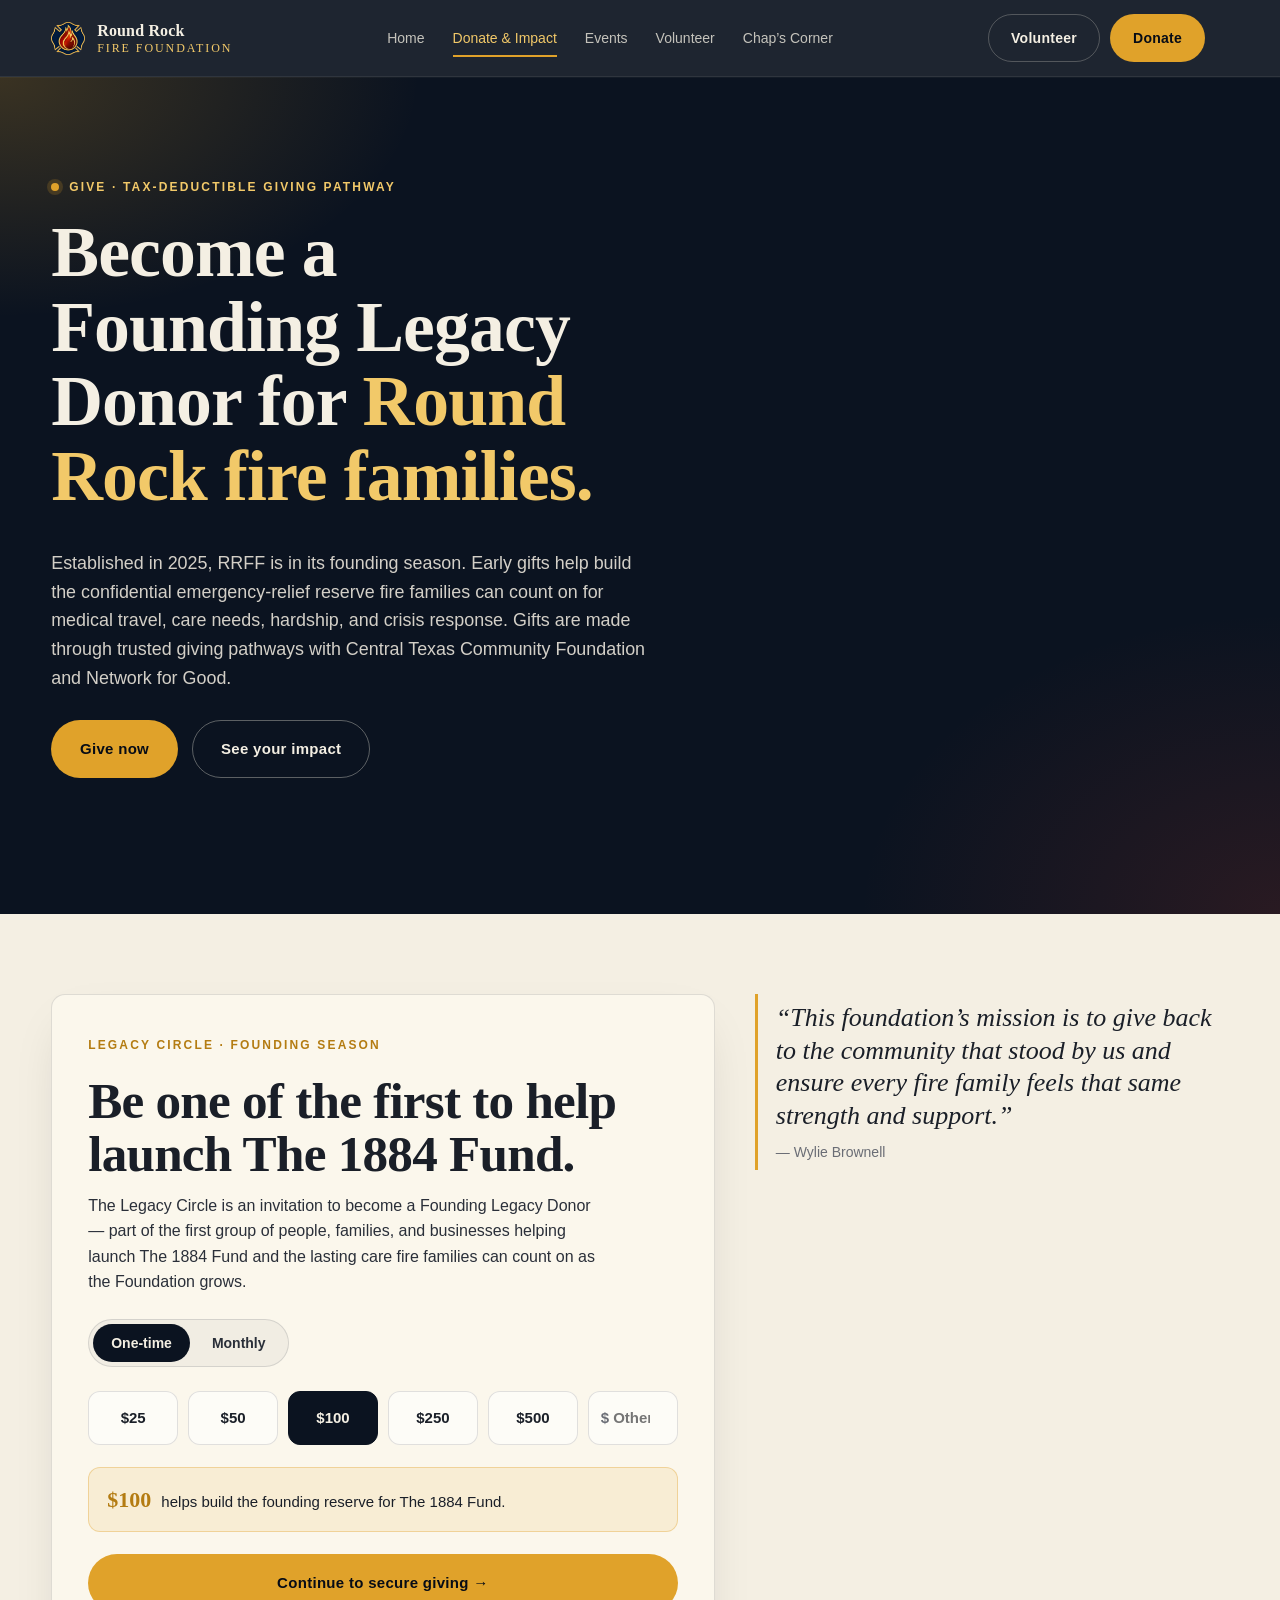
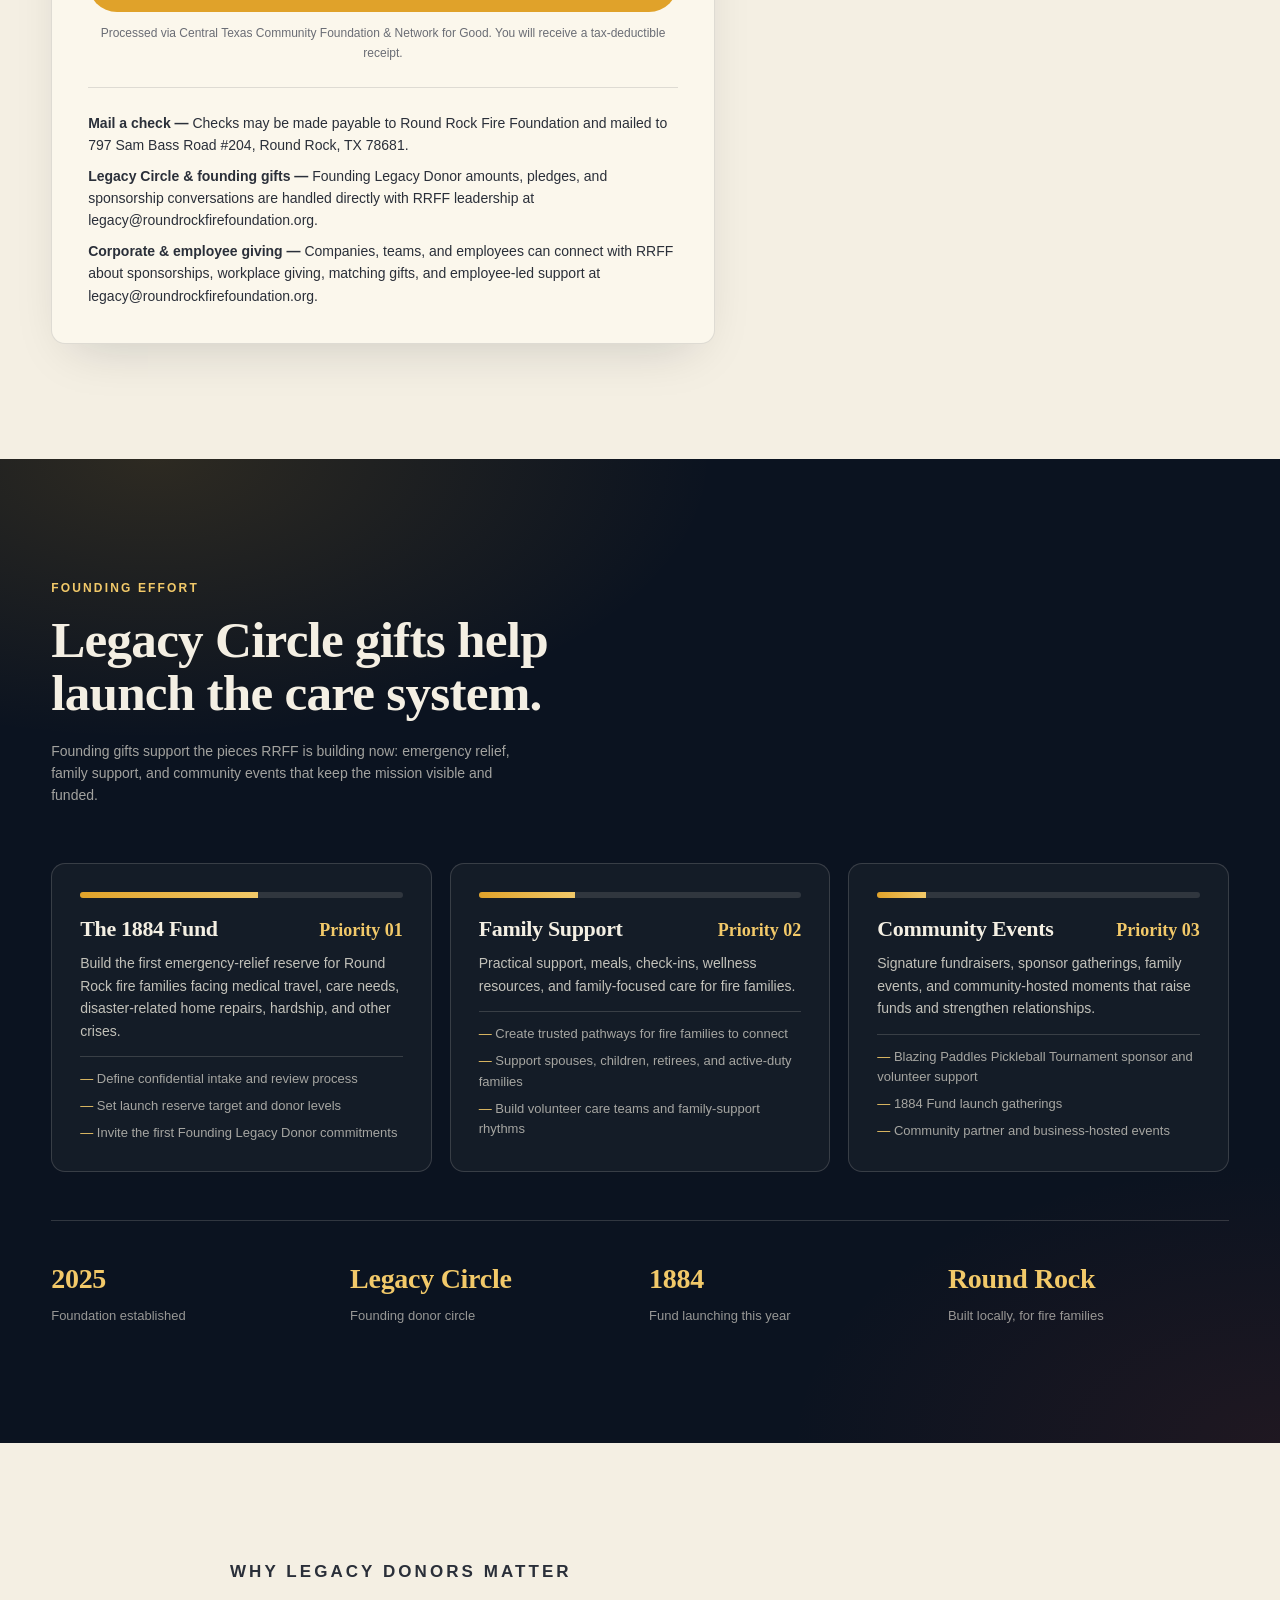
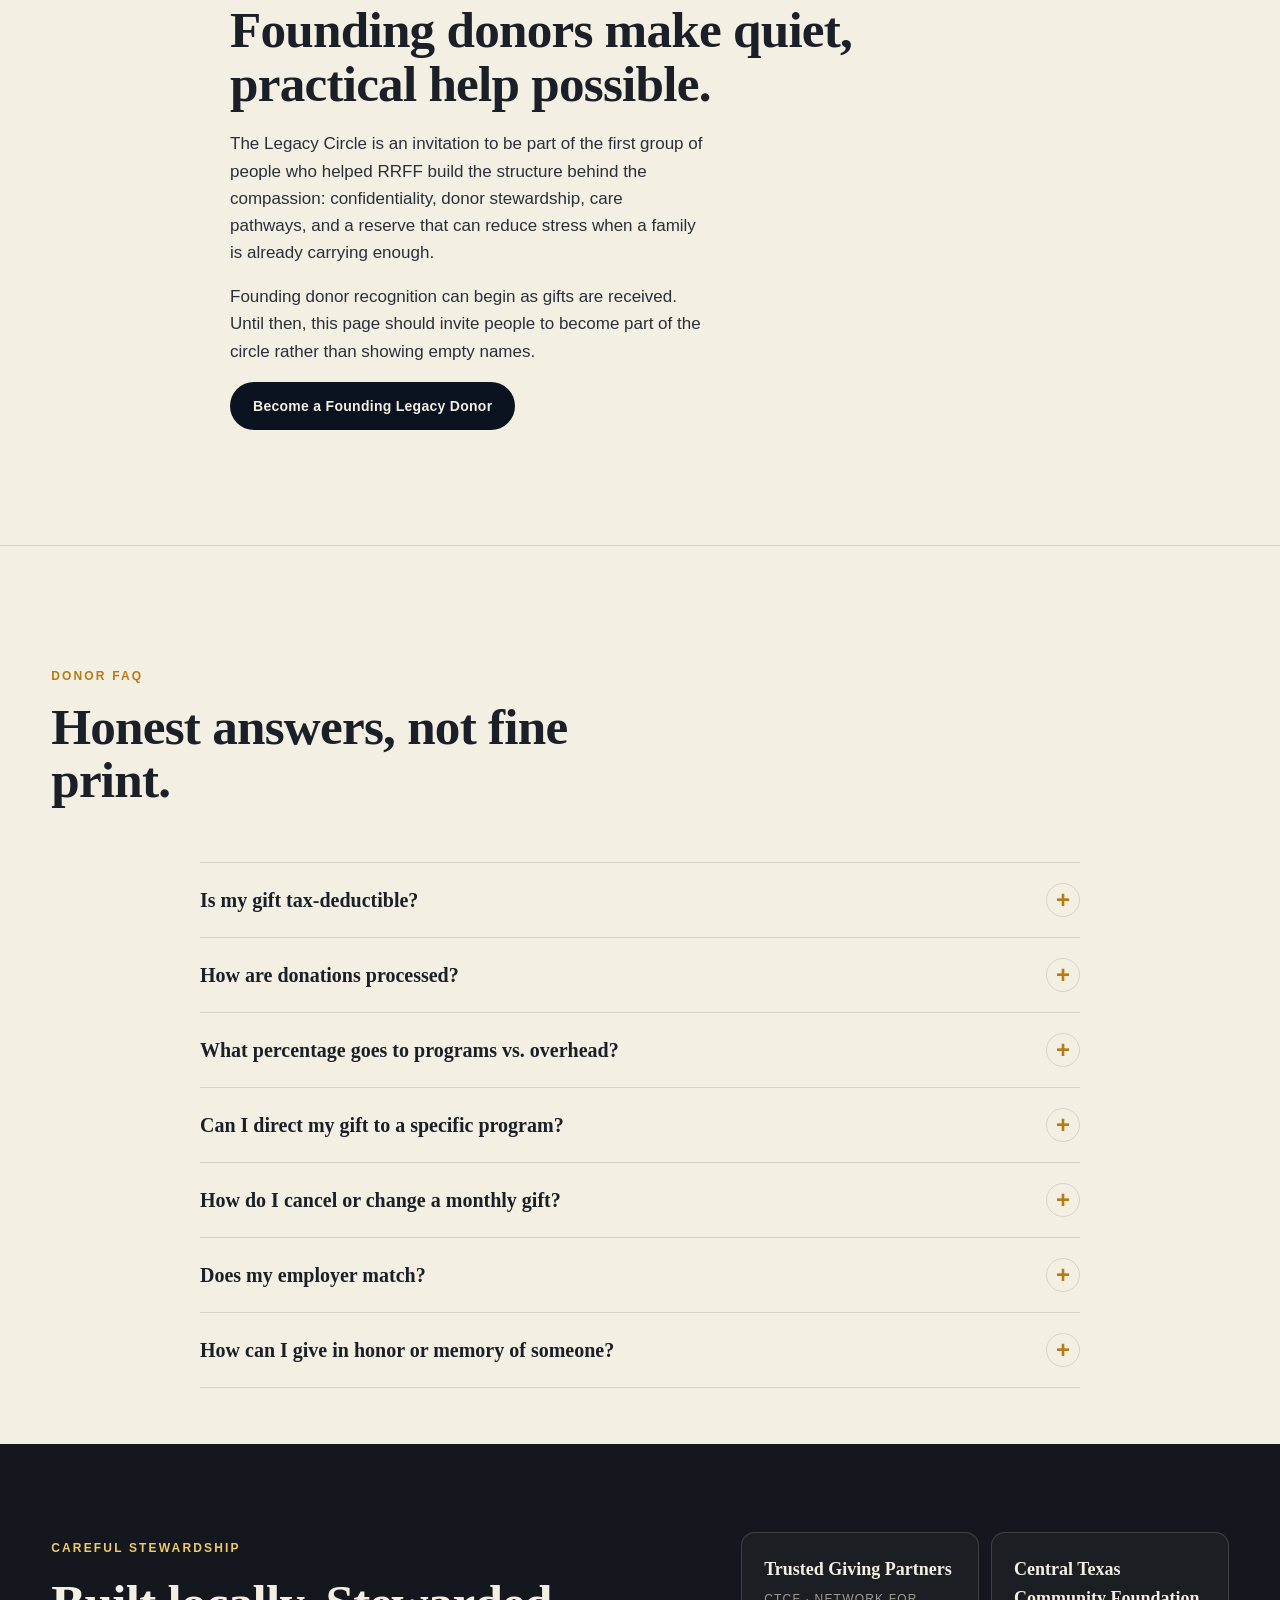
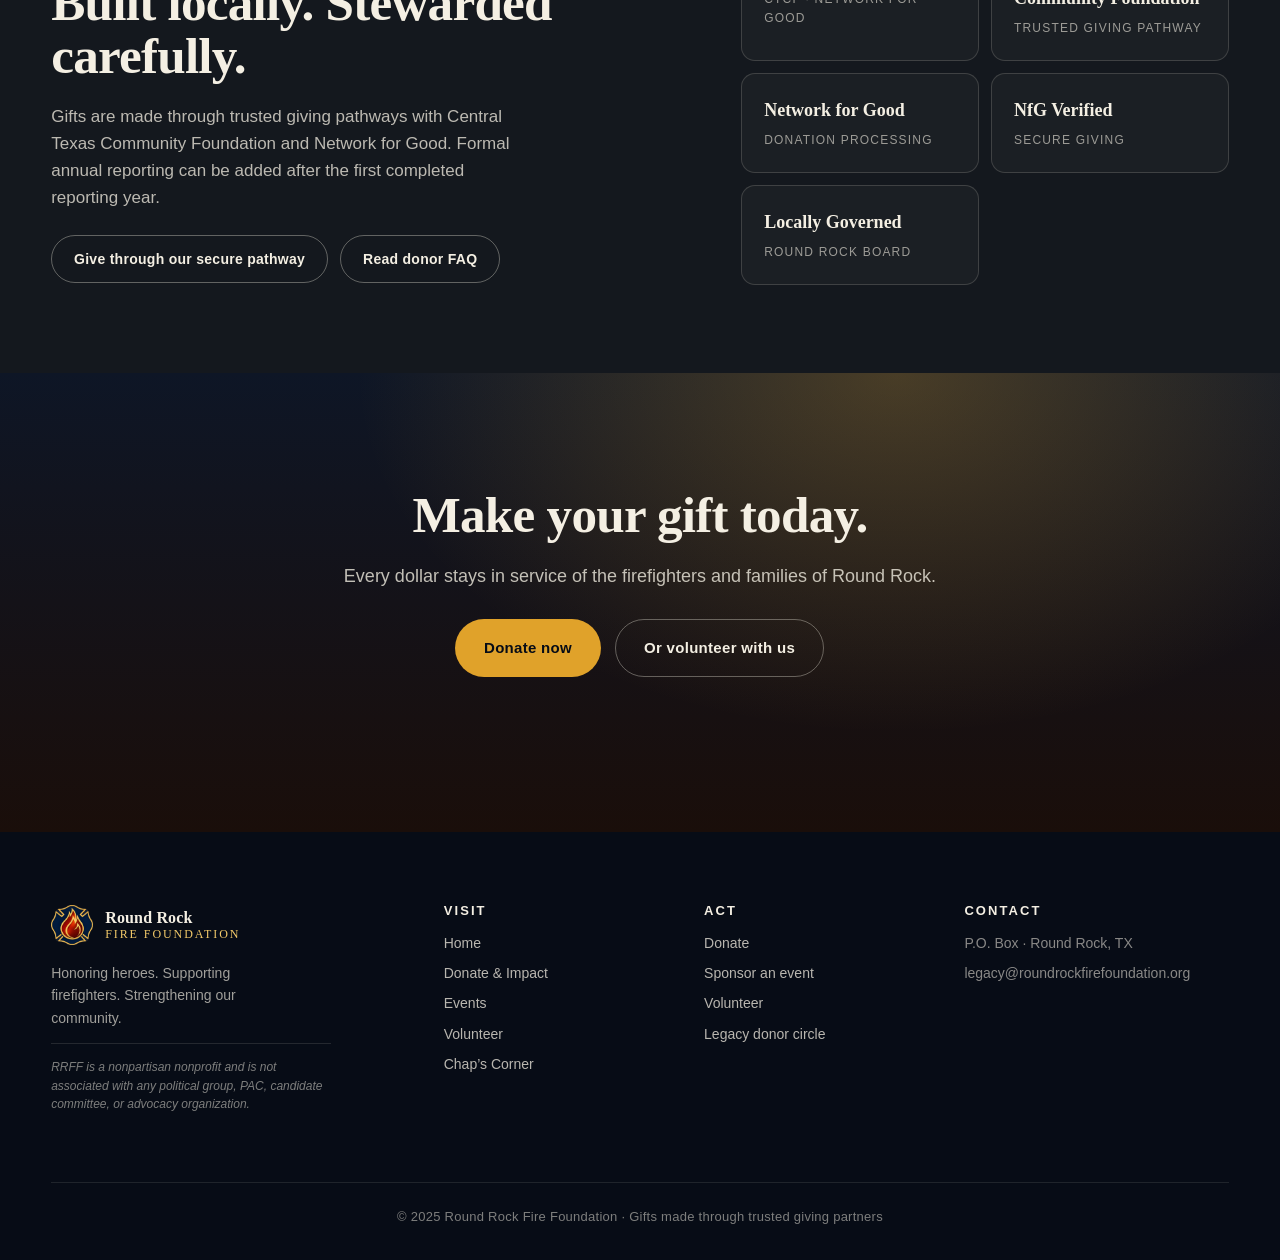
==== commit ff2eeb8c: "Standardize event names site-wide Use canonical event names everywhere public-facing: - Blazing Padd" ====
--- a/donate.html
+++ b/donate.html
@@ -150,7 +150,7 @@
       </div>
       <p>Signature fundraisers, sponsor gatherings, family events, and community-hosted moments that raise funds and strengthen relationships.</p>
       <ul class="alloc-list">
-        <li>Blazing Paddles sponsor and volunteer support</li>
+        <li>Blazing Paddles Pickleball Tournament sponsor and volunteer support</li>
         <li>1884 Fund launch gatherings</li>
         <li>Community partner and business-hosted events</li>
       </ul>
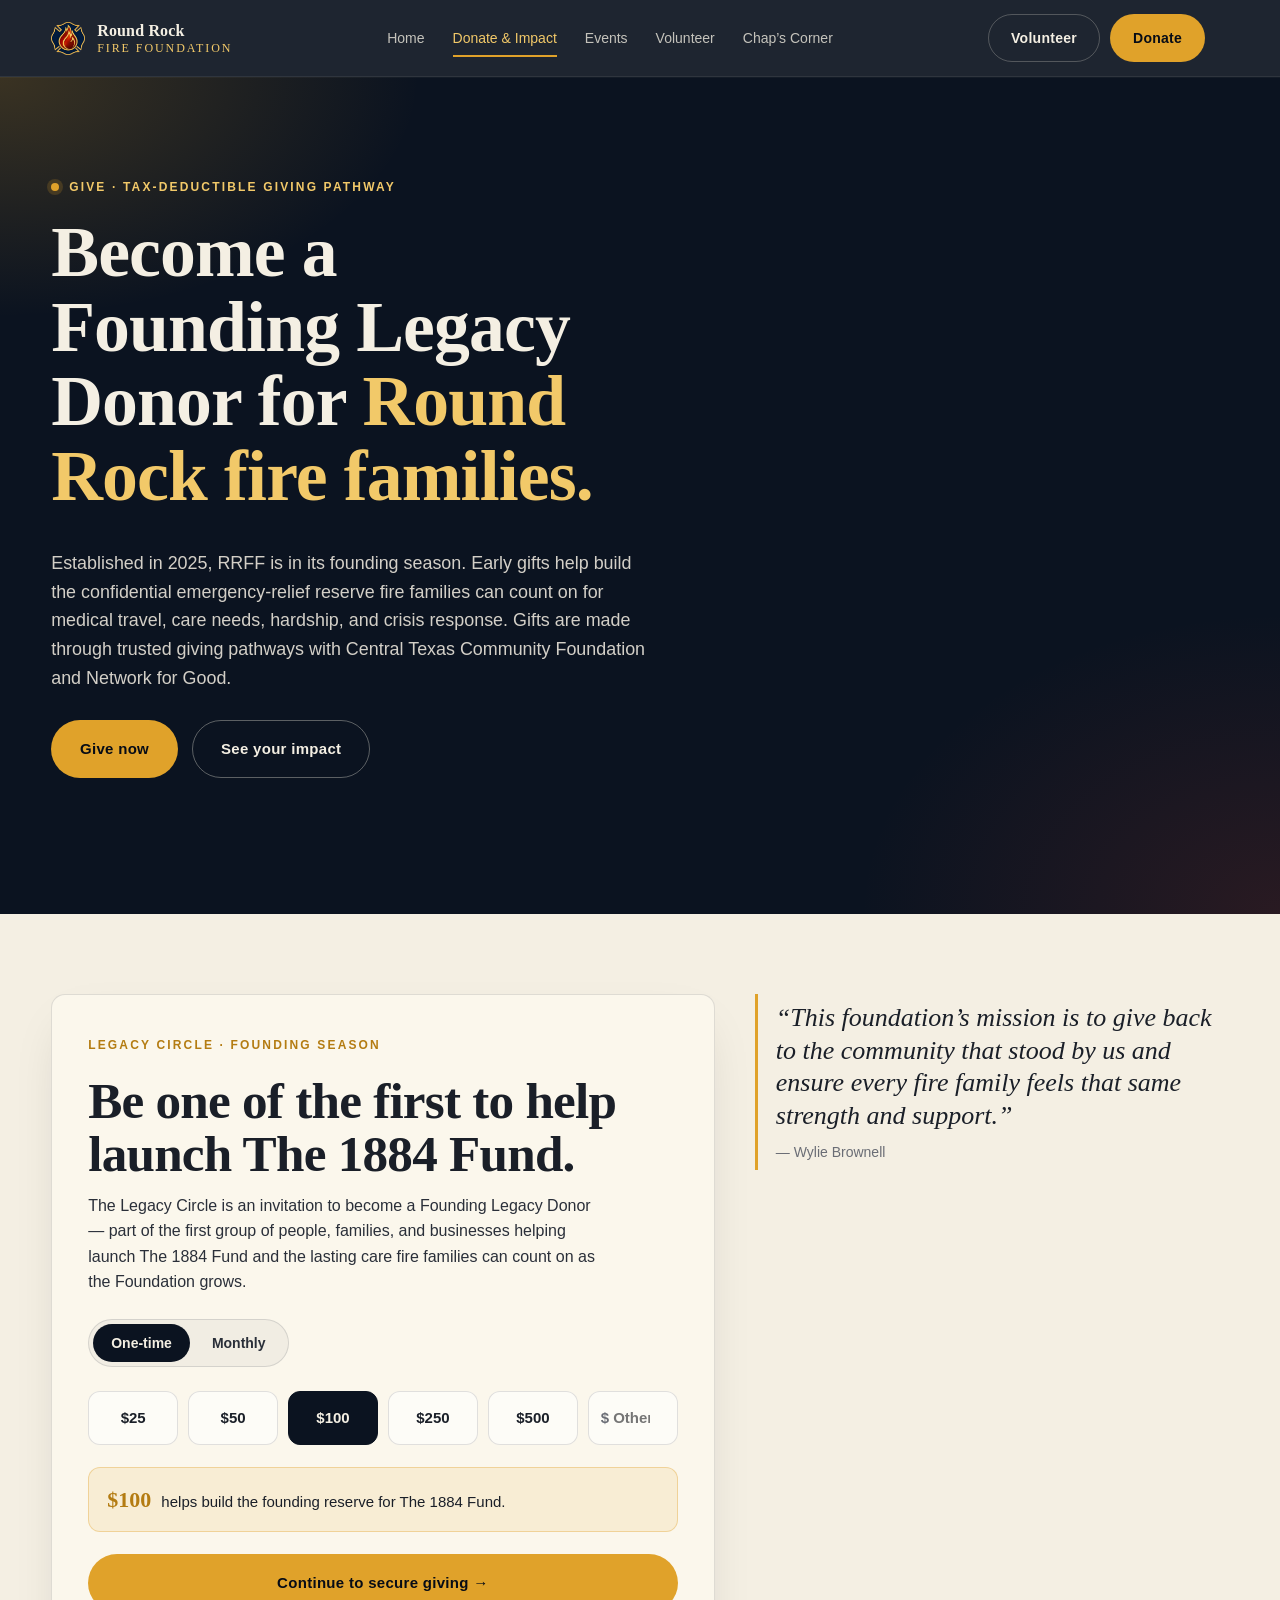
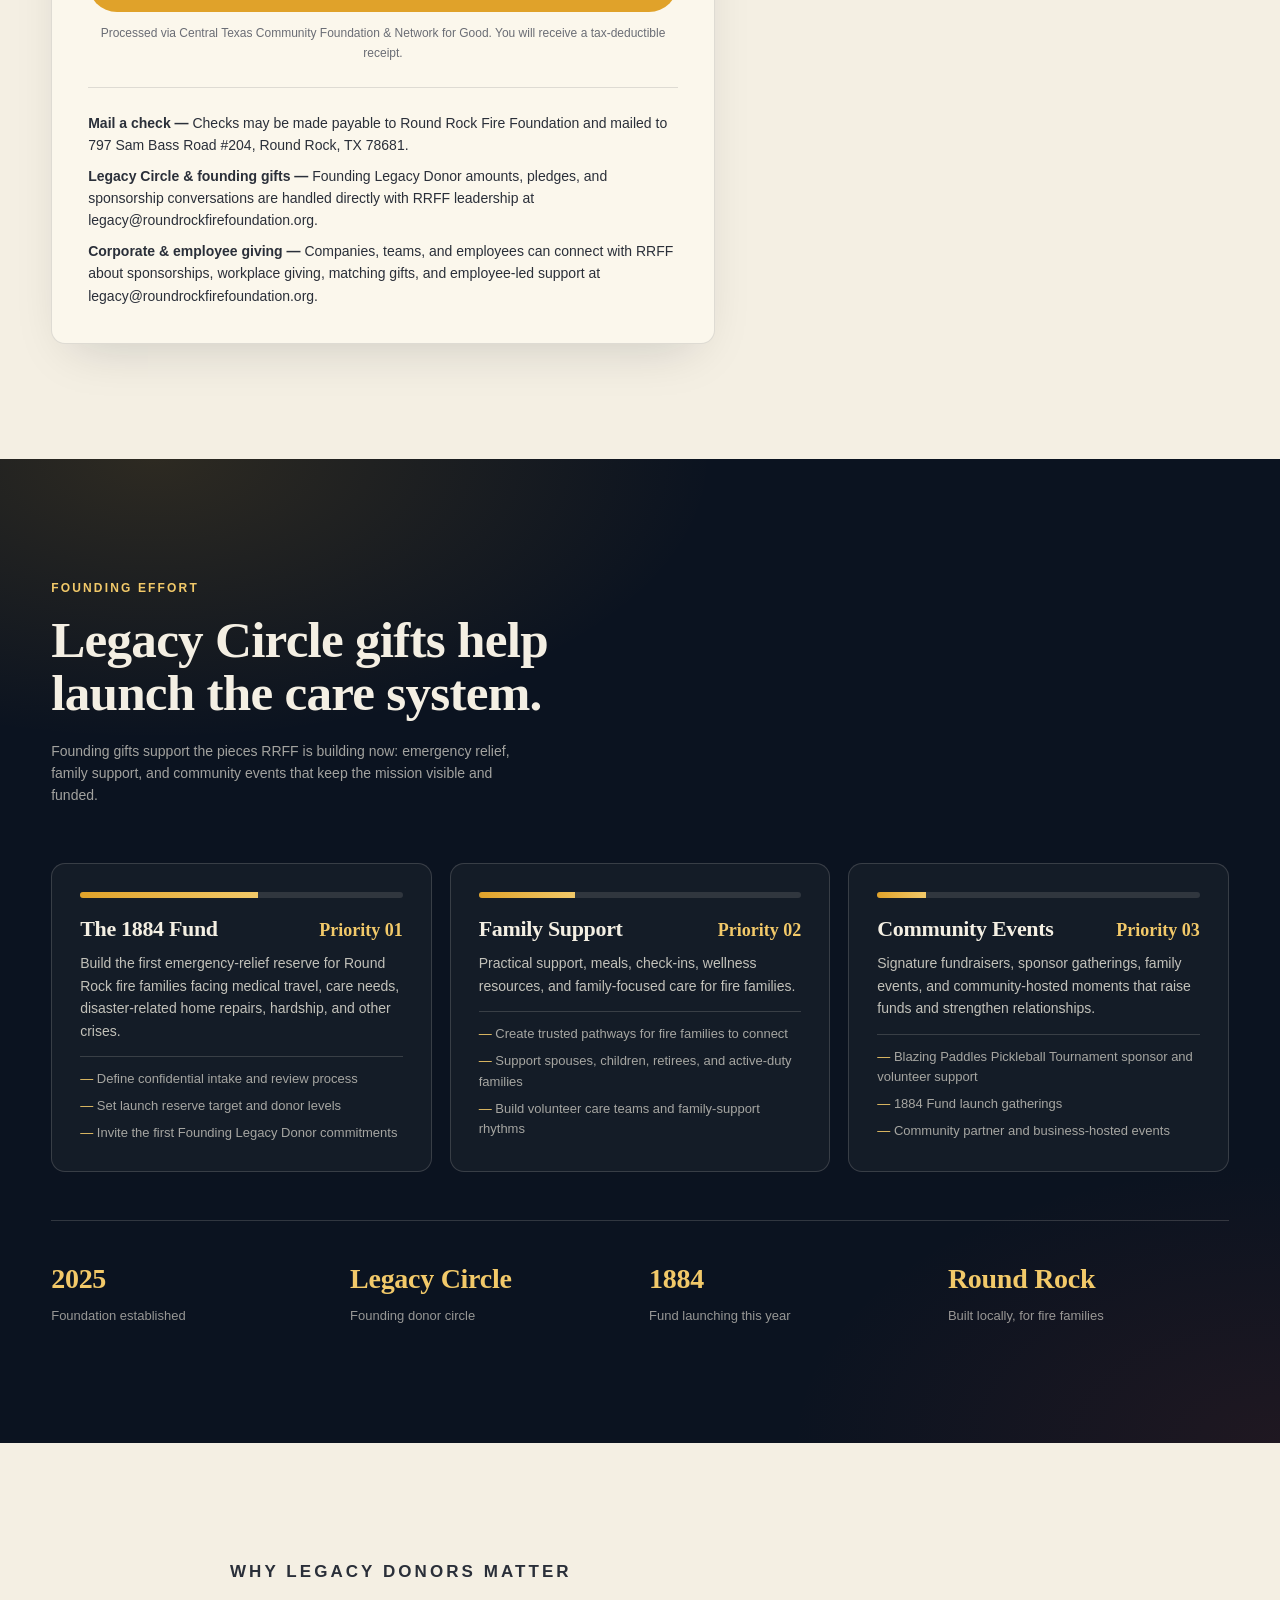
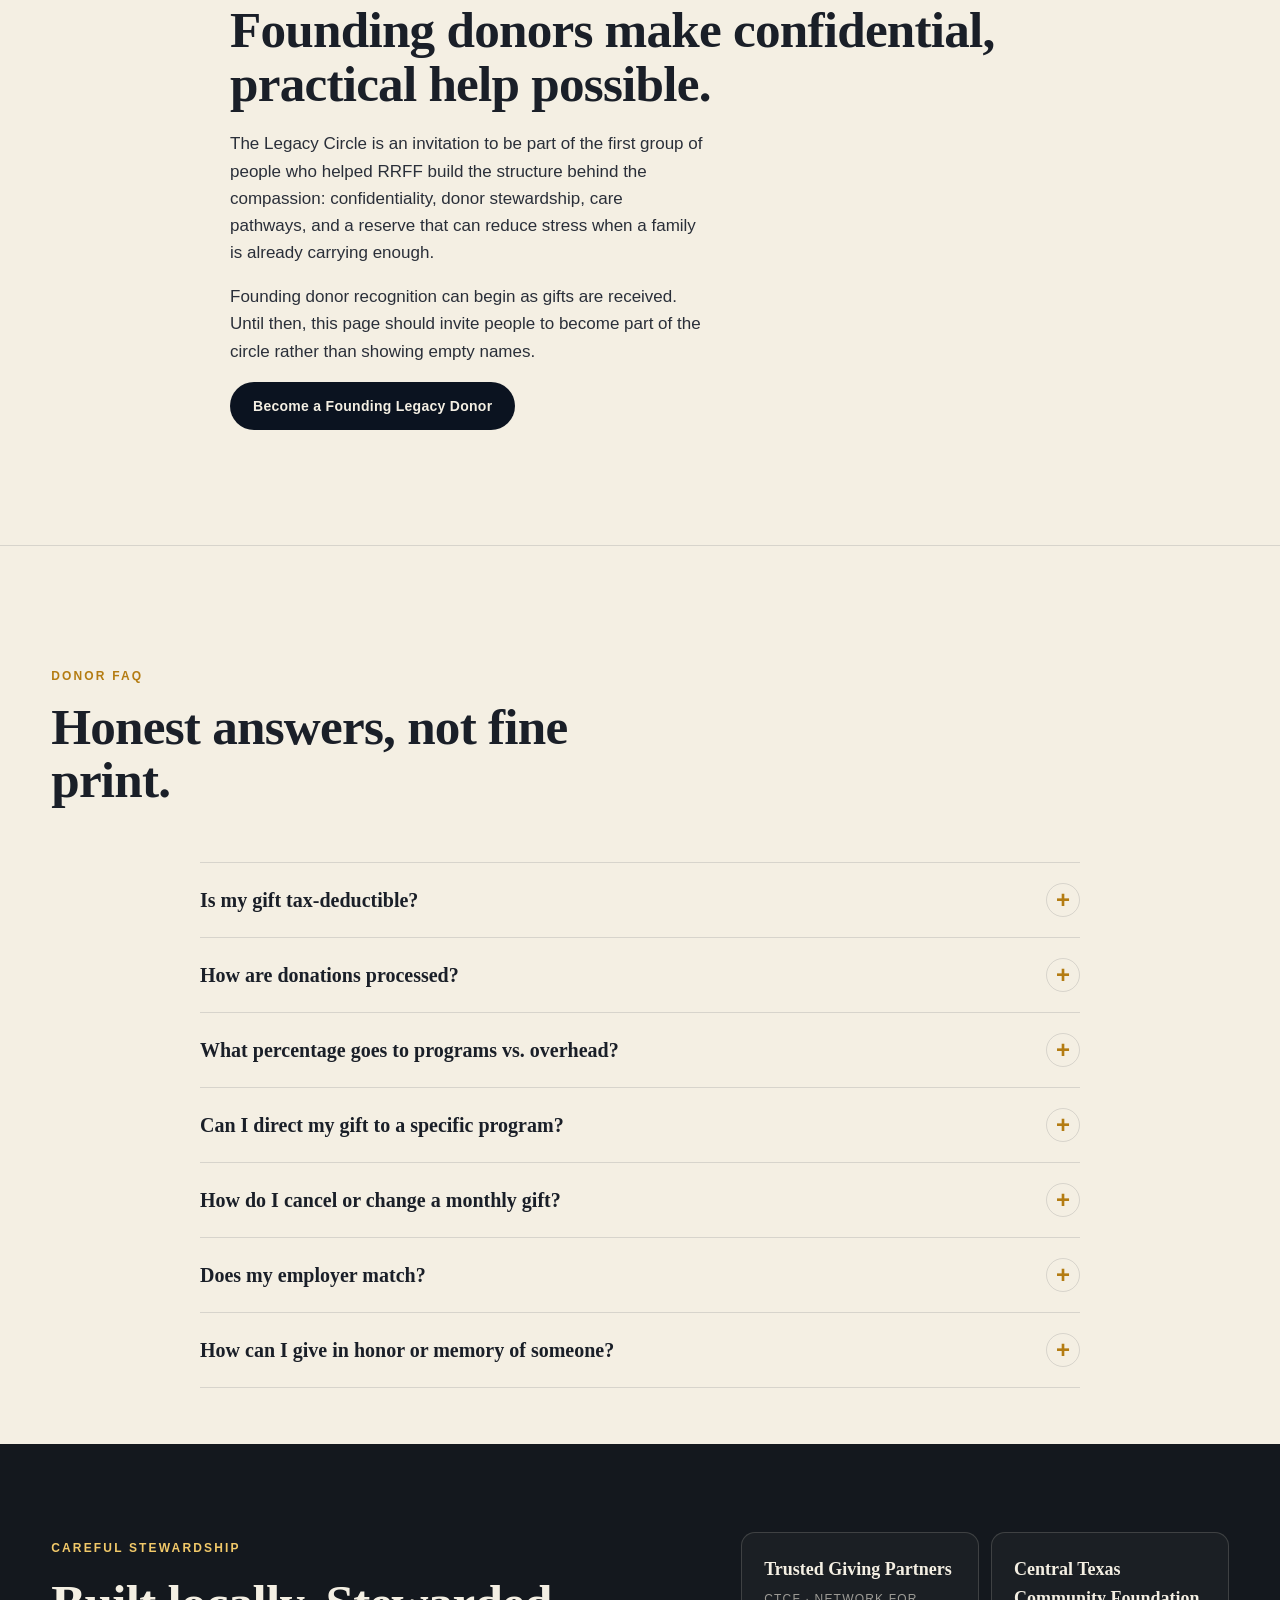
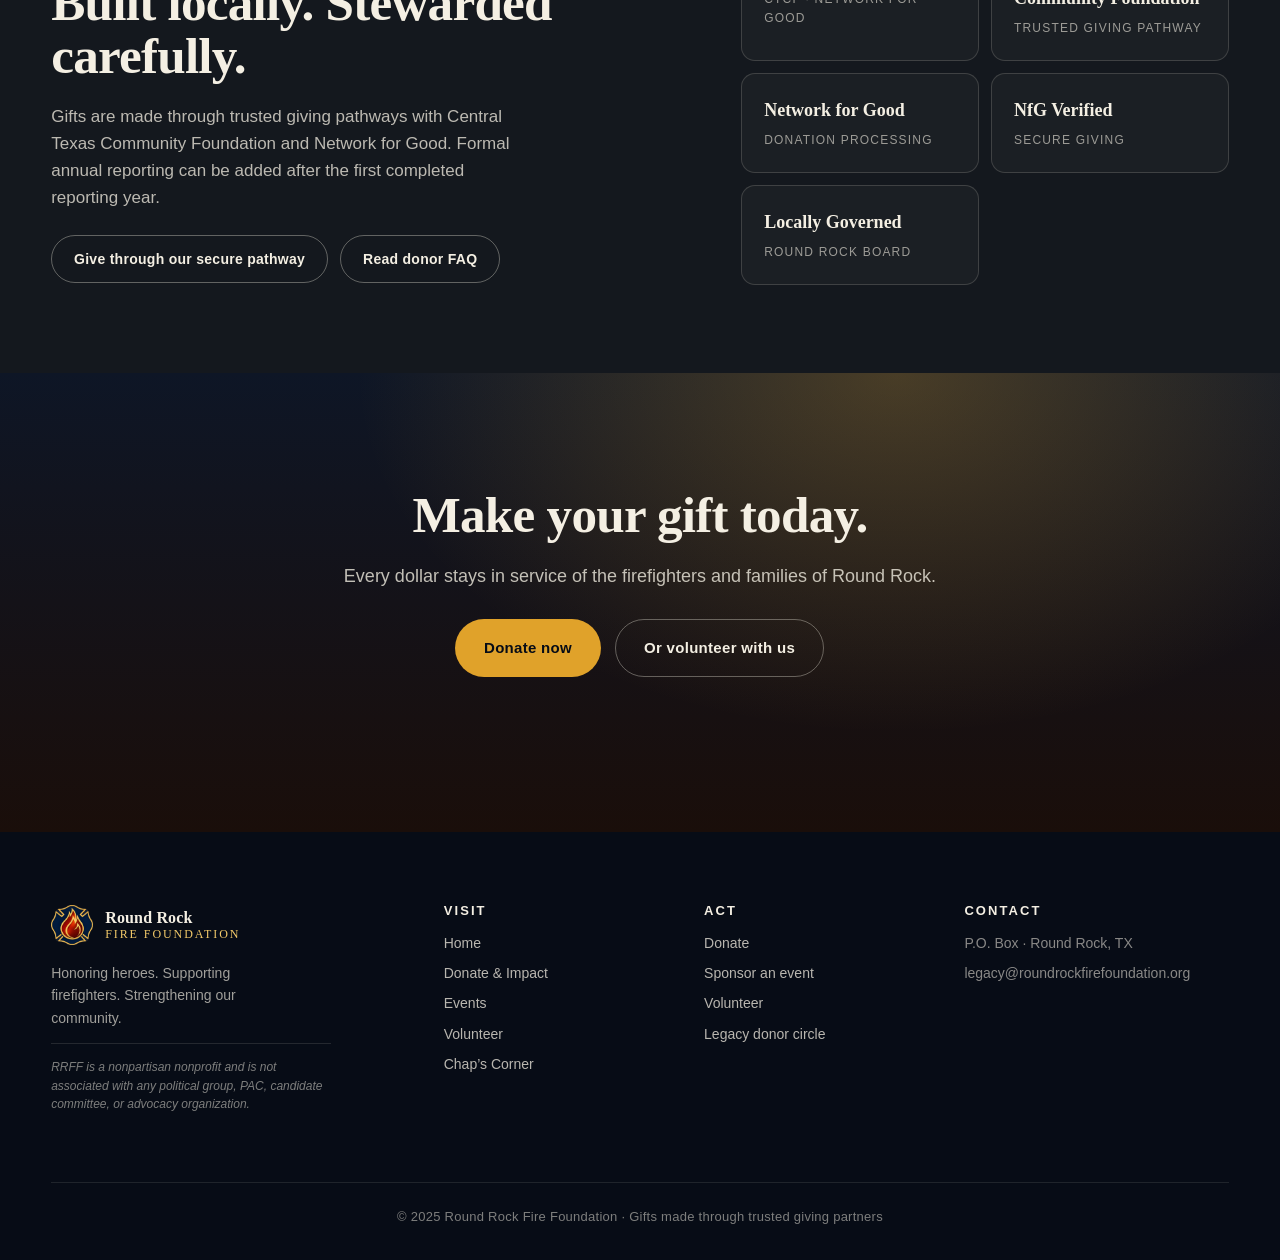
==== commit ce8de7cd: "Remove 'quiet'/'quietly'/'steady' from public copy Replace with wording that preserves meaning and f" ====
--- a/donate.html
+++ b/donate.html
@@ -170,7 +170,7 @@
   <div class="story-solo">
     <div class="story-body">
       <p class="eyebrow eyebrow-dark">Why legacy donors matter</p>
-      <h2 class="h-display">Founding donors make quiet, practical help possible.</h2>
+      <h2 class="h-display">Founding donors make confidential, practical help possible.</h2>
       <p>
         The Legacy Circle is an invitation to be part of the first group of people who helped RRFF build the structure behind the compassion: confidentiality, donor stewardship, care pathways, and a reserve that can reduce stress when a family is already carrying enough.
       </p>
--- a/css/site.css
+++ b/css/site.css
@@ -1196,7 +1196,7 @@
   line-height: 1.02;
   letter-spacing: 0.02em;
   text-transform: uppercase;
-  color: var(--gold-soft);
+  color: var(--cream);
   margin: 0 0 10px;
 }
 .brand-panel-sub {
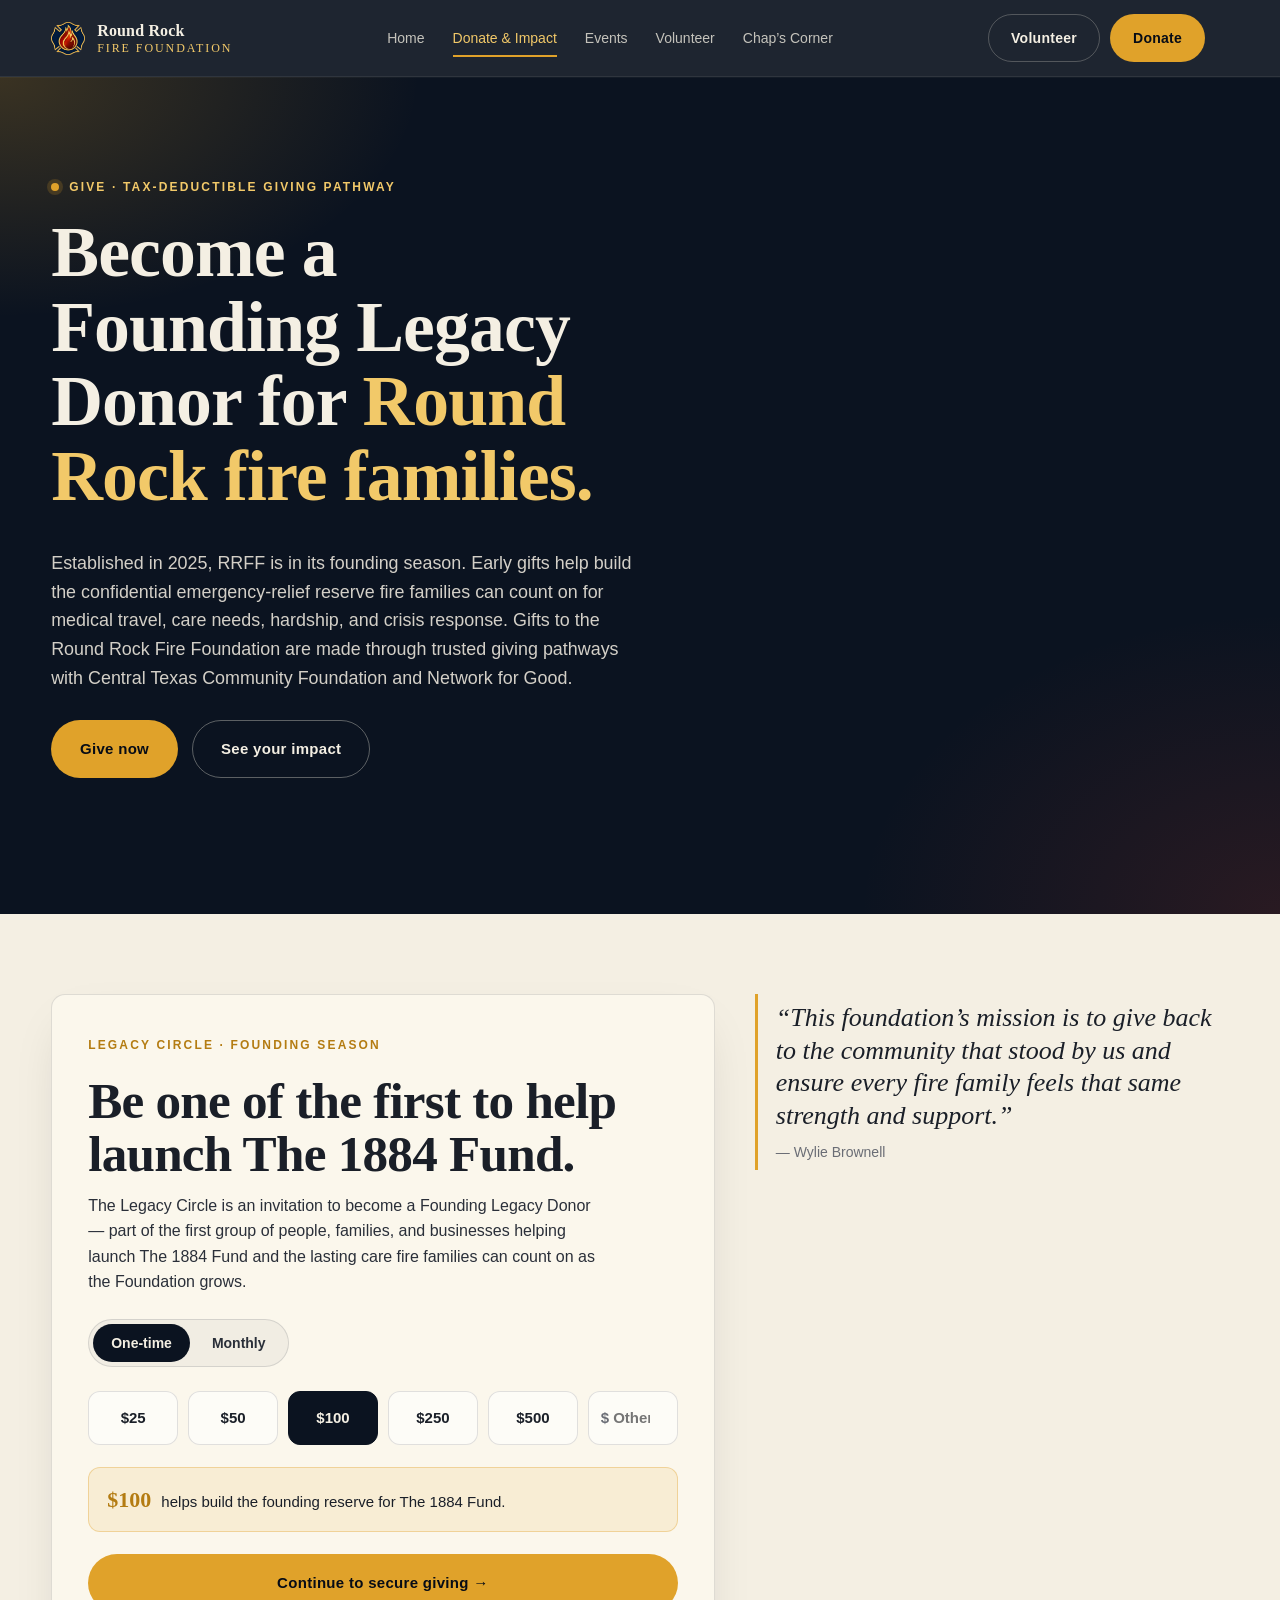
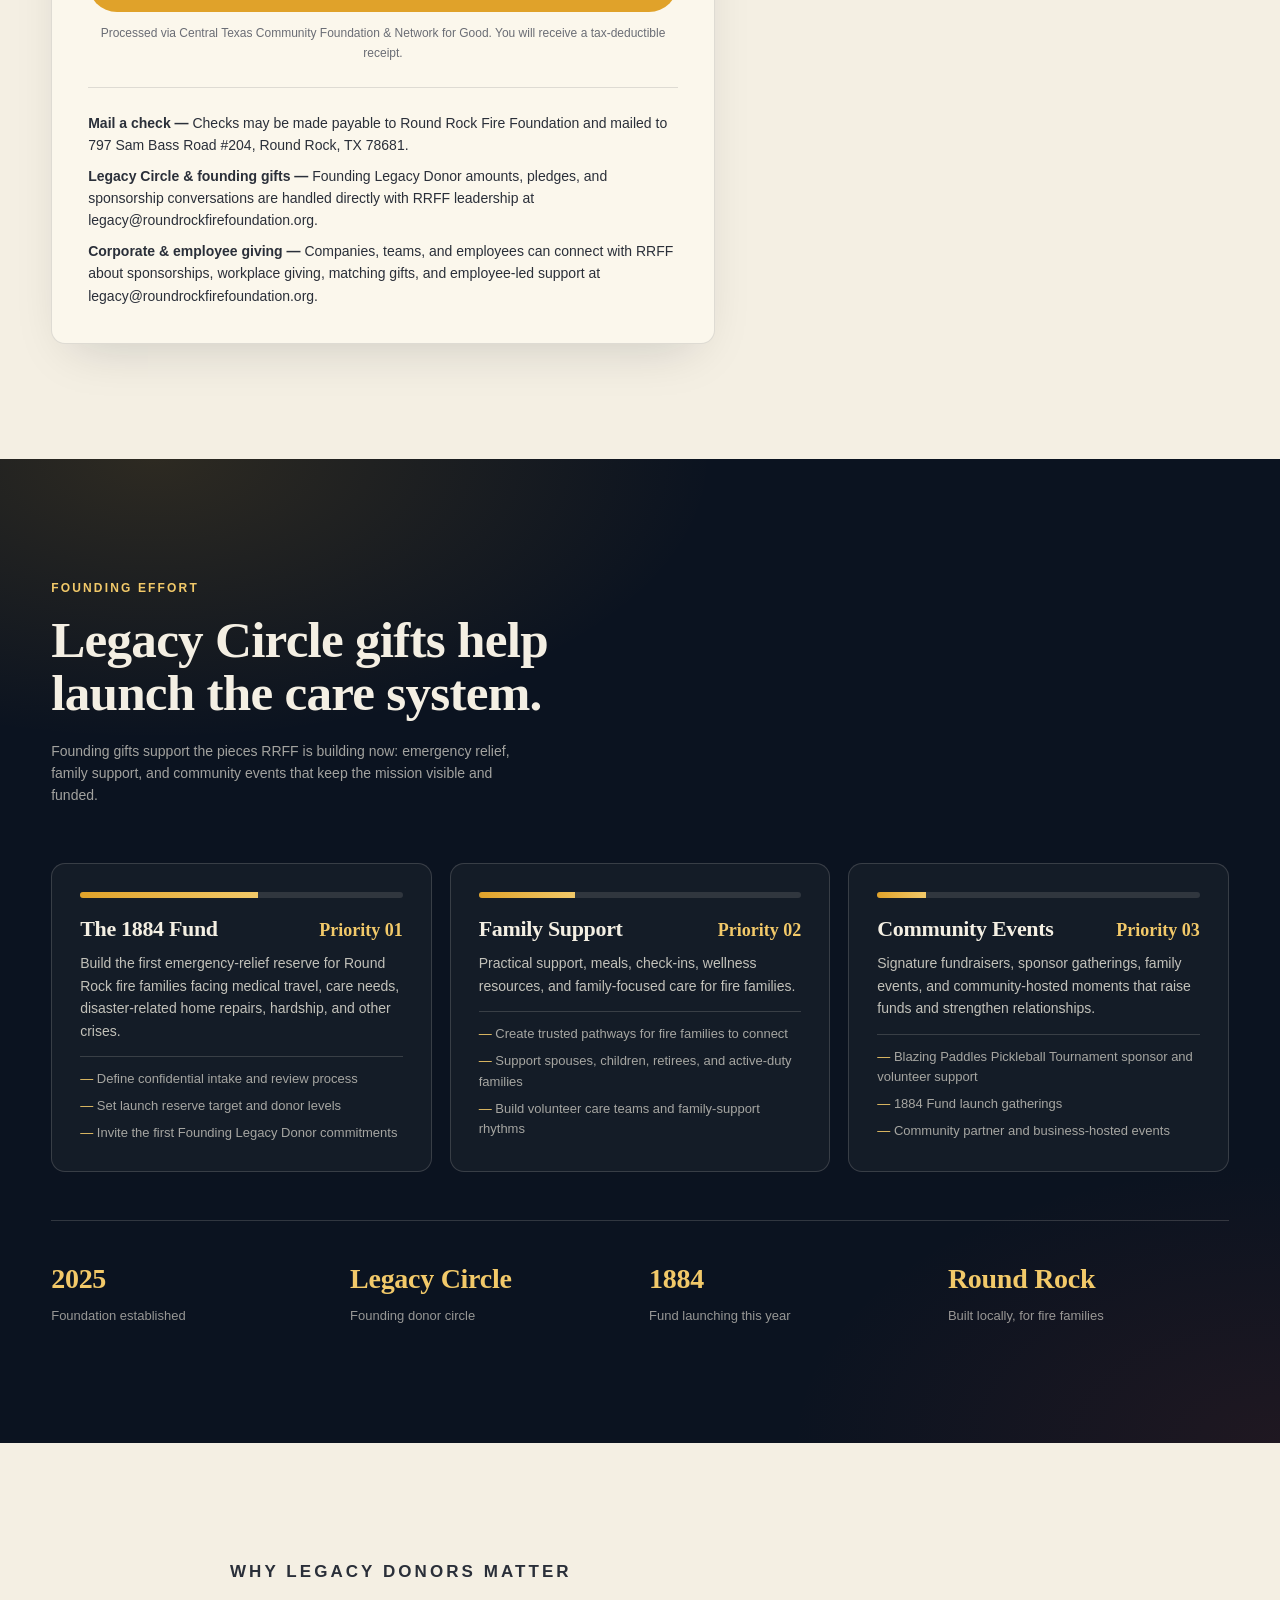
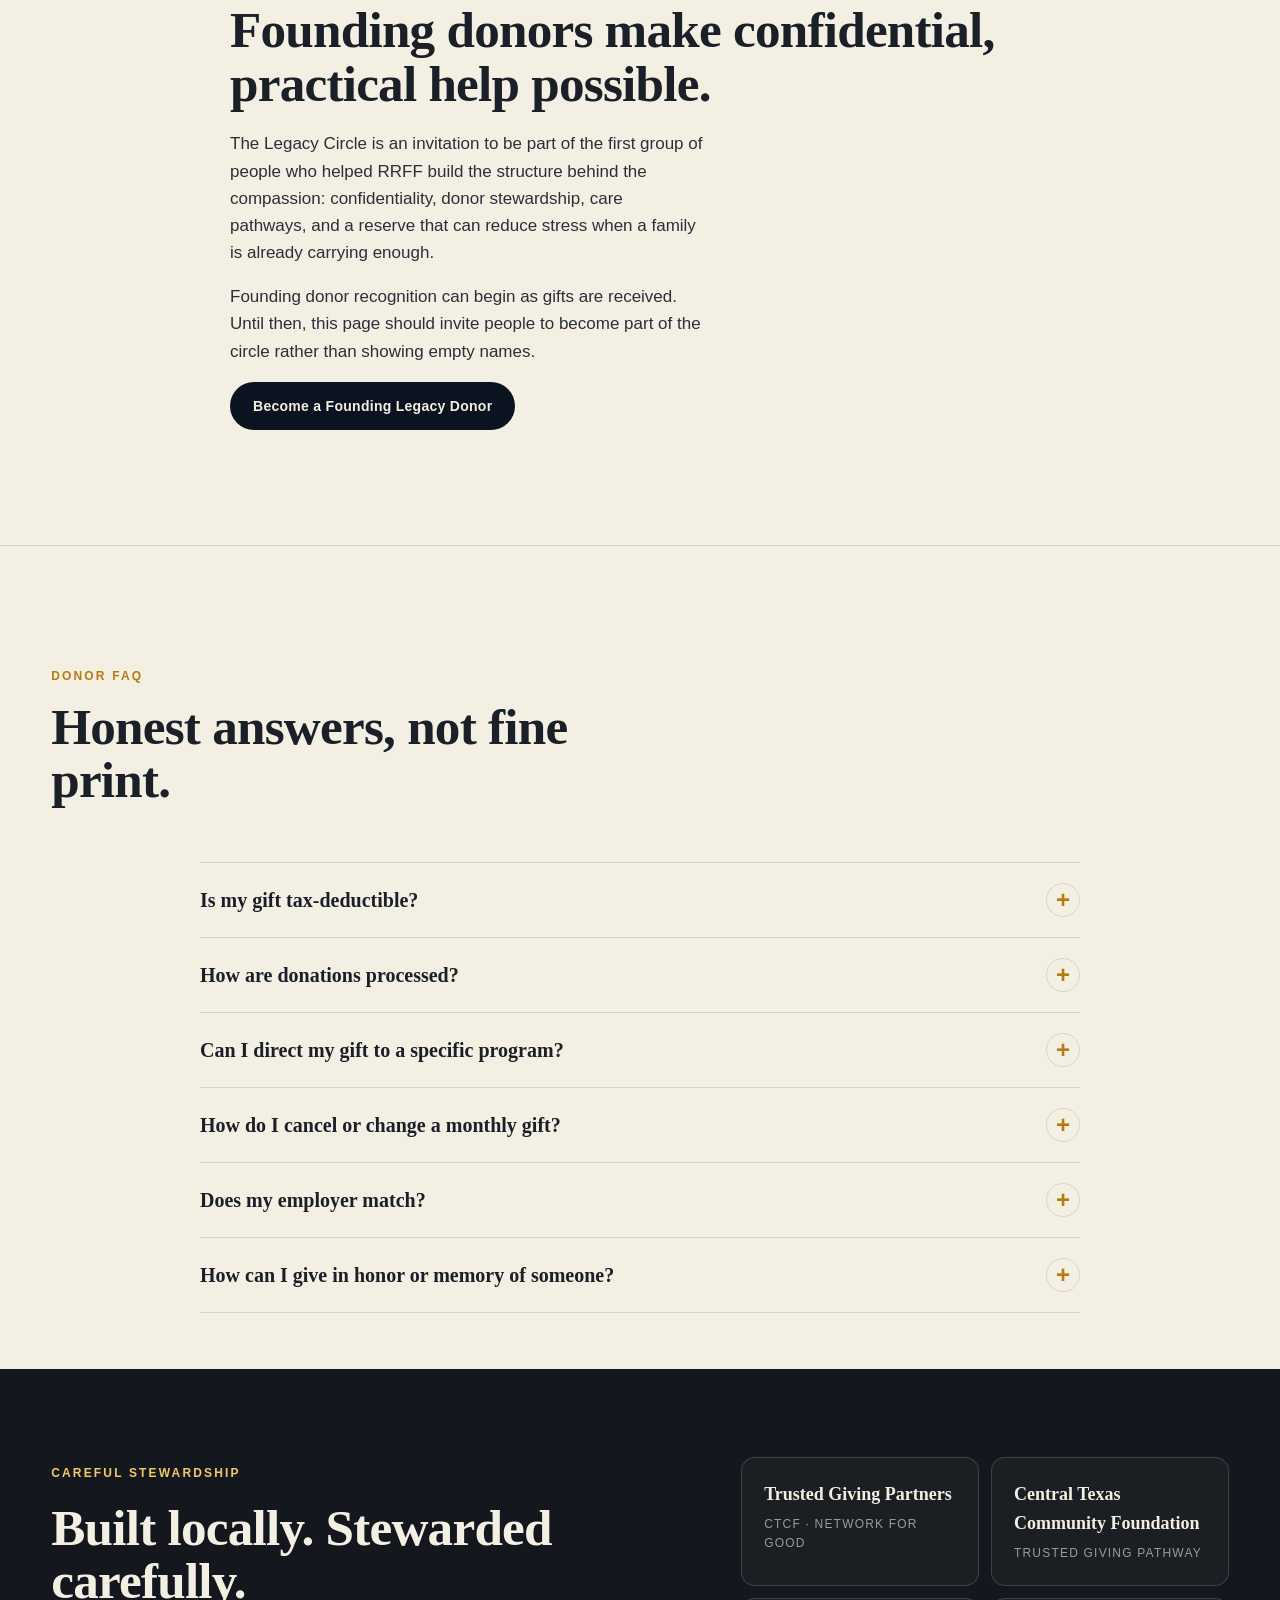
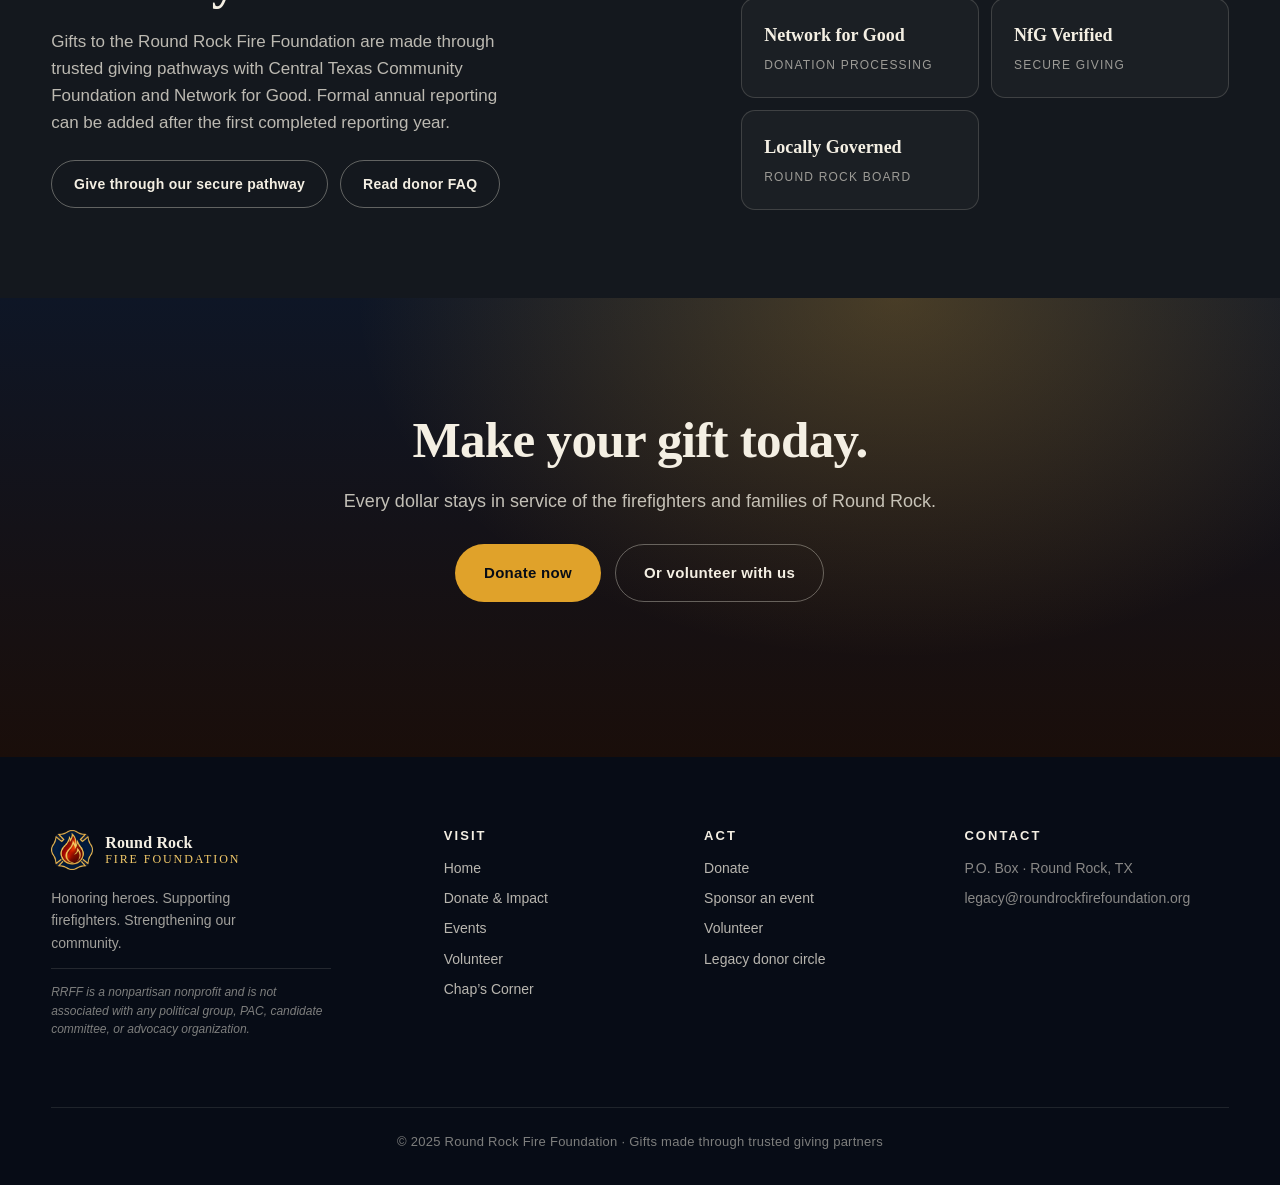
==== commit d73bd5f4: "Use exact trusted-giving sentence; remove overhead FAQ Replace shorter trusted-giving wording with t" ====
--- a/donate.html
+++ b/donate.html
@@ -43,7 +43,7 @@
       Become a Founding Legacy Donor for <span class="accent-gold">Round Rock fire families.</span>
     </h1>
     <p class="lede light">
-      Established in 2025, RRFF is in its founding season. Early gifts help build the confidential emergency-relief reserve fire families can count on for medical travel, care needs, hardship, and crisis response. Gifts are made through trusted giving pathways with Central Texas Community Foundation and Network for Good.
+      Established in 2025, RRFF is in its founding season. Early gifts help build the confidential emergency-relief reserve fire families can count on for medical travel, care needs, hardship, and crisis response. Gifts to the Round Rock Fire Foundation are made through trusted giving pathways with Central Texas Community Foundation and Network for Good.
     </p>
     <div class="hero-actions">
       <a class="btn btn-gold btn-lg" href="#give">Give now</a>
@@ -192,15 +192,11 @@
   <div class="faq-list">
     <details>
       <summary>Is my gift tax-deductible?</summary>
-      <p>Yes. Gifts are made through trusted giving pathways with Central Texas Community Foundation and Network for Good. You’ll receive a tax-deductible receipt by email after each gift.</p>
+      <p>Yes. Gifts to the Round Rock Fire Foundation are made through trusted giving pathways with Central Texas Community Foundation and Network for Good. You’ll receive a tax-deductible receipt by email after each gift.</p>
     </details>
     <details>
       <summary>How are donations processed?</summary>
       <p>Online gifts are made through the Central Texas Community Foundation giving pathway in partnership with Network for Good. Your card or bank information is never stored on our site.</p>
-    </details>
-    <details>
-      <summary>What percentage goes to programs vs. overhead?</summary>
-      <p>RRFF is in its founding season, so formal annual reporting will follow after the first completed reporting year. Current giving is made through the Central Texas Community Foundation pathway in partnership with Network for Good.</p>
     </details>
     <details>
       <summary>Can I direct my gift to a specific program?</summary>
@@ -227,7 +223,7 @@
     <div>
       <p class="eyebrow eyebrow-light">Careful stewardship</p>
       <h2 class="h-display light">Built locally. Stewarded carefully.</h2>
-      <p class="trust-sub">Gifts are made through trusted giving pathways with Central Texas Community Foundation and Network for Good. Formal annual reporting can be added after the first completed reporting year.</p>
+      <p class="trust-sub">Gifts to the Round Rock Fire Foundation are made through trusted giving pathways with Central Texas Community Foundation and Network for Good. Formal annual reporting can be added after the first completed reporting year.</p>
       <div class="trust-cta">
         <a class="btn btn-outline-light" href="https://ctxcf.networkforgood.com/projects/252774-the-round-rock-fire-foundation" target="_blank" rel="noopener">Give through our secure pathway</a>
         <a class="btn btn-outline-light" href="#faq">Read donor FAQ</a>
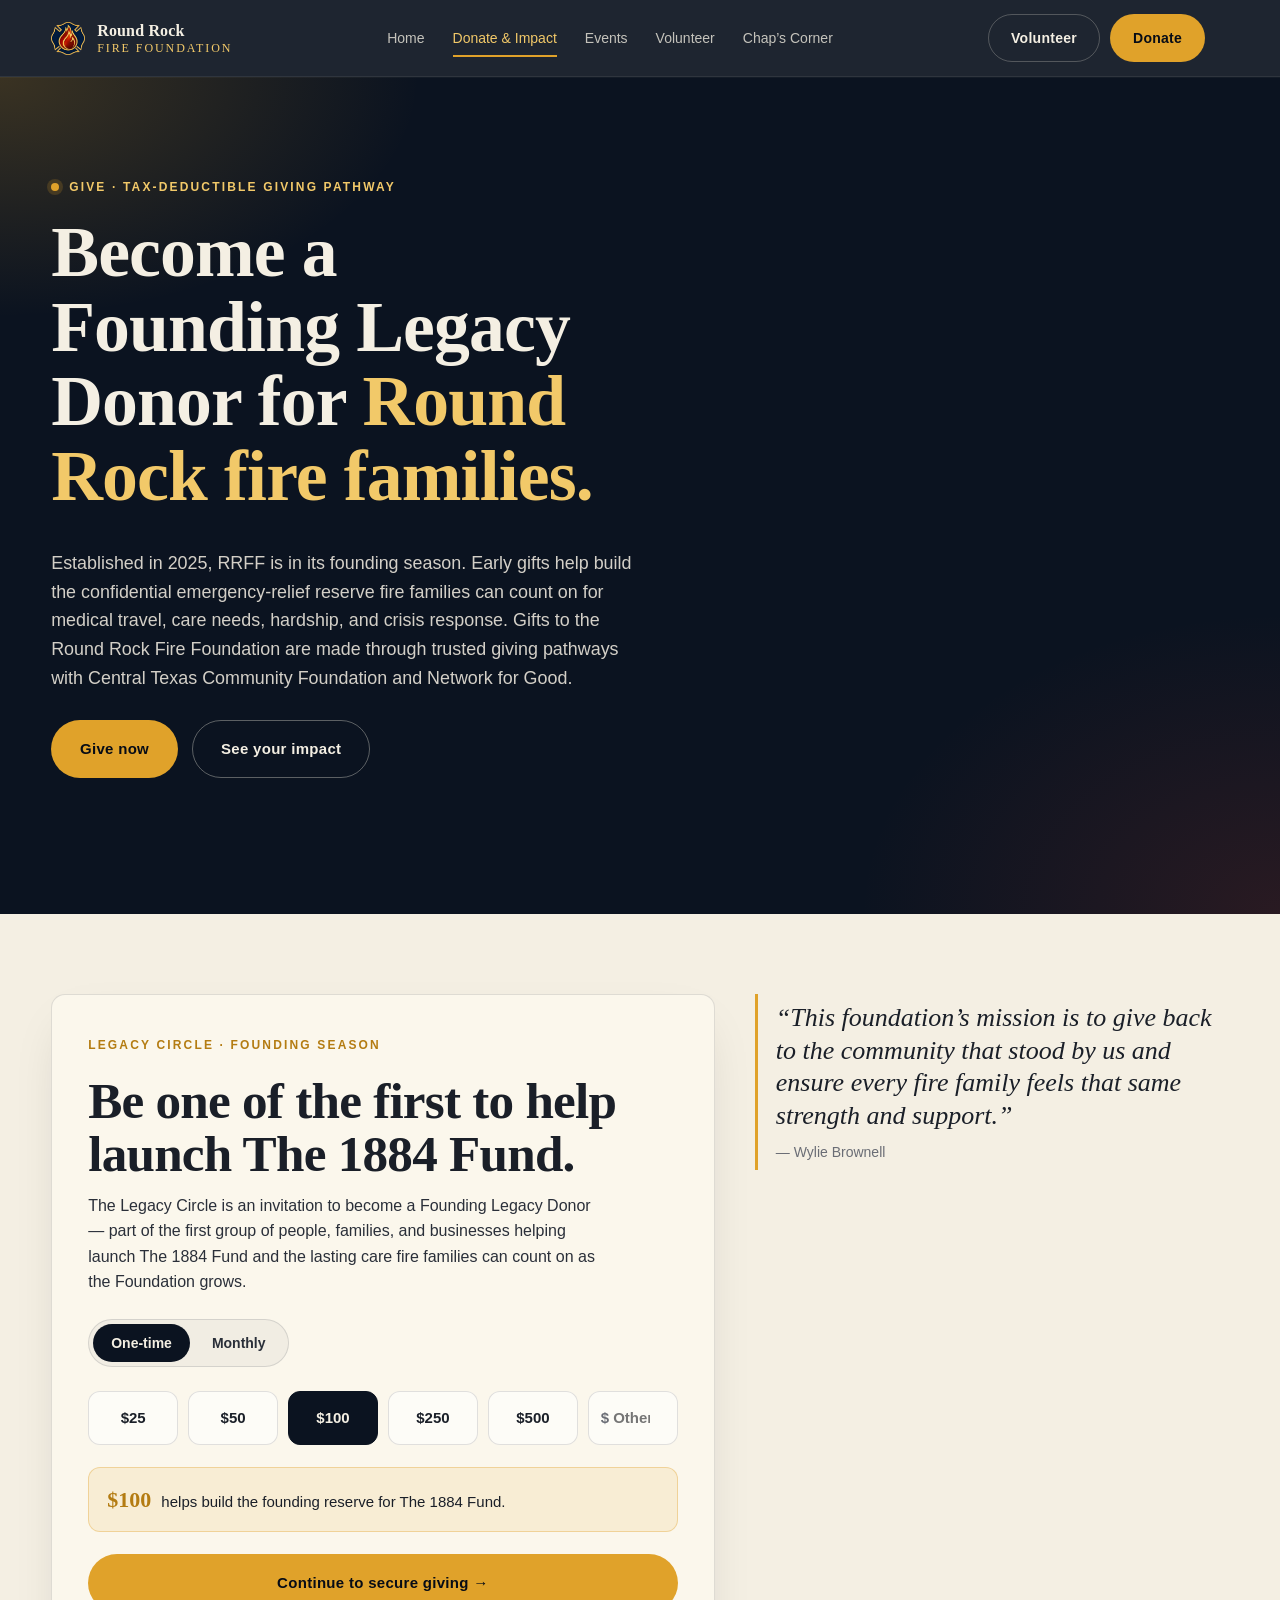
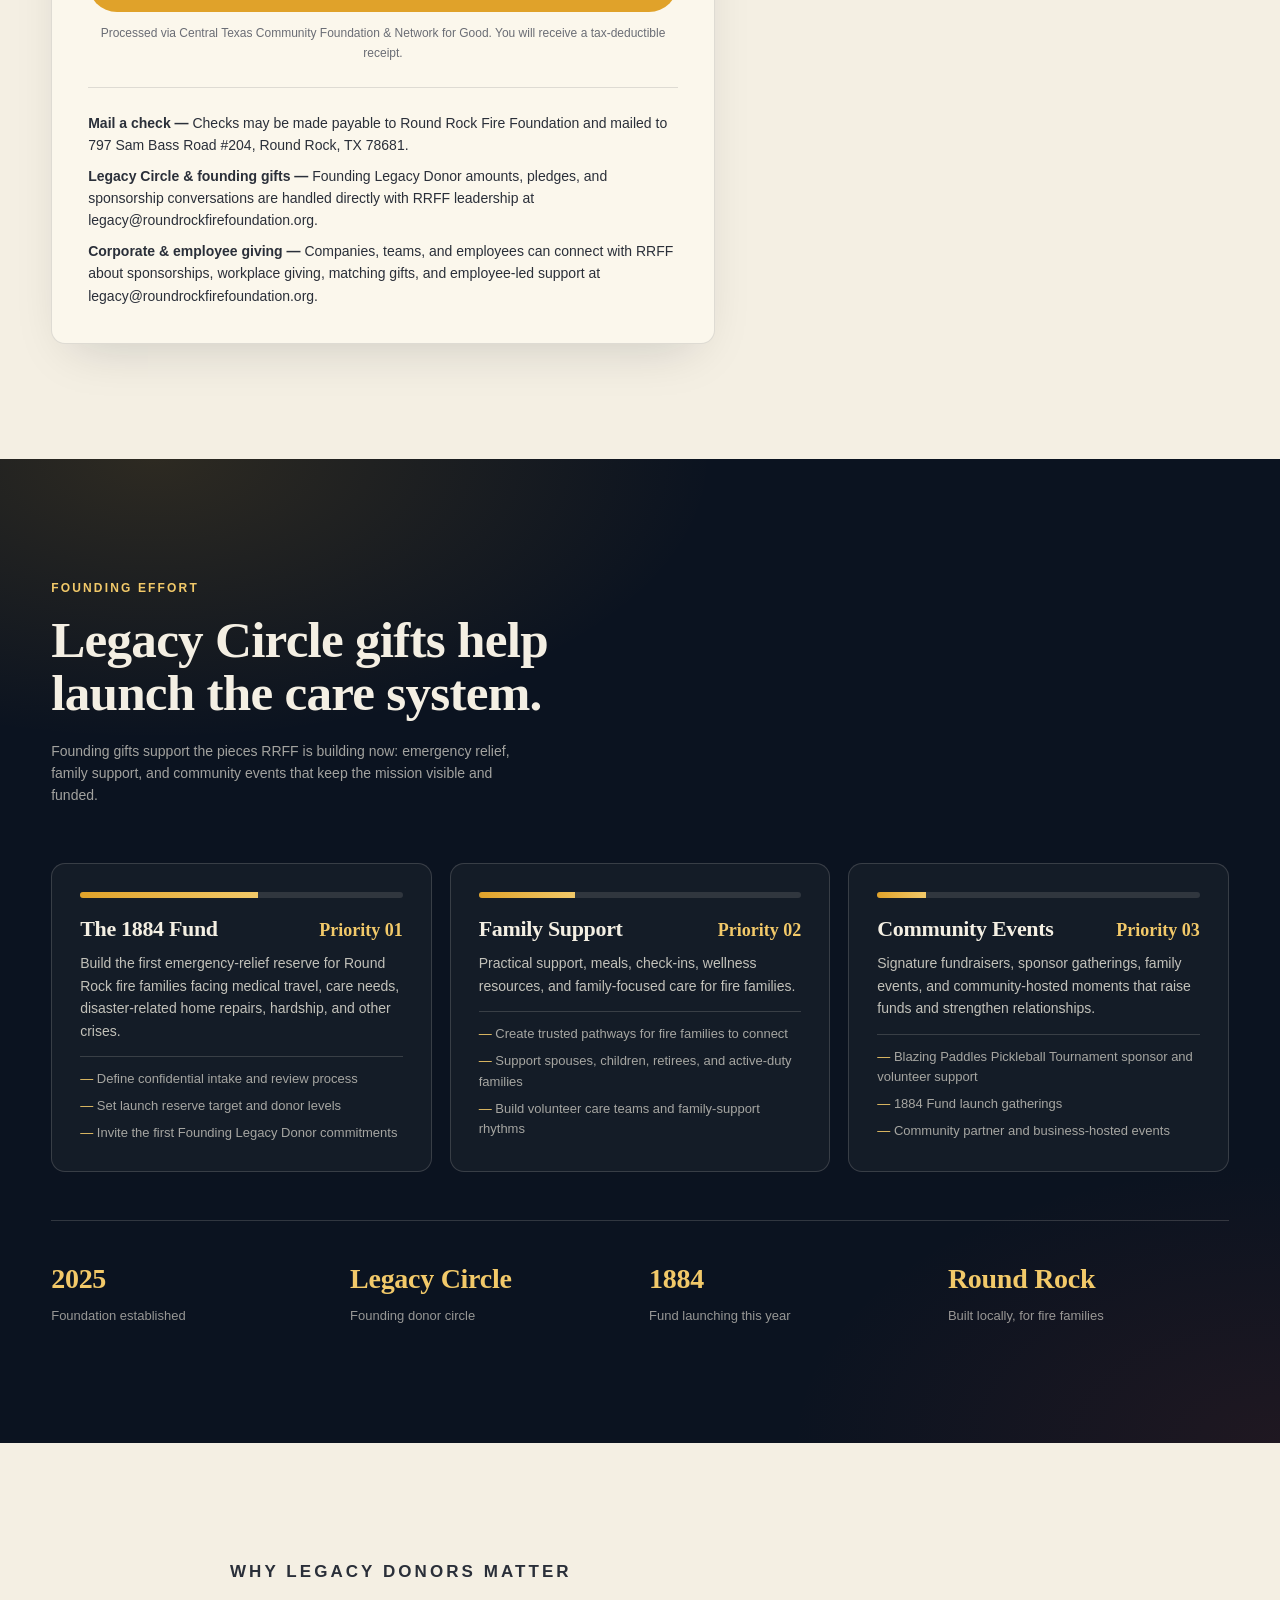
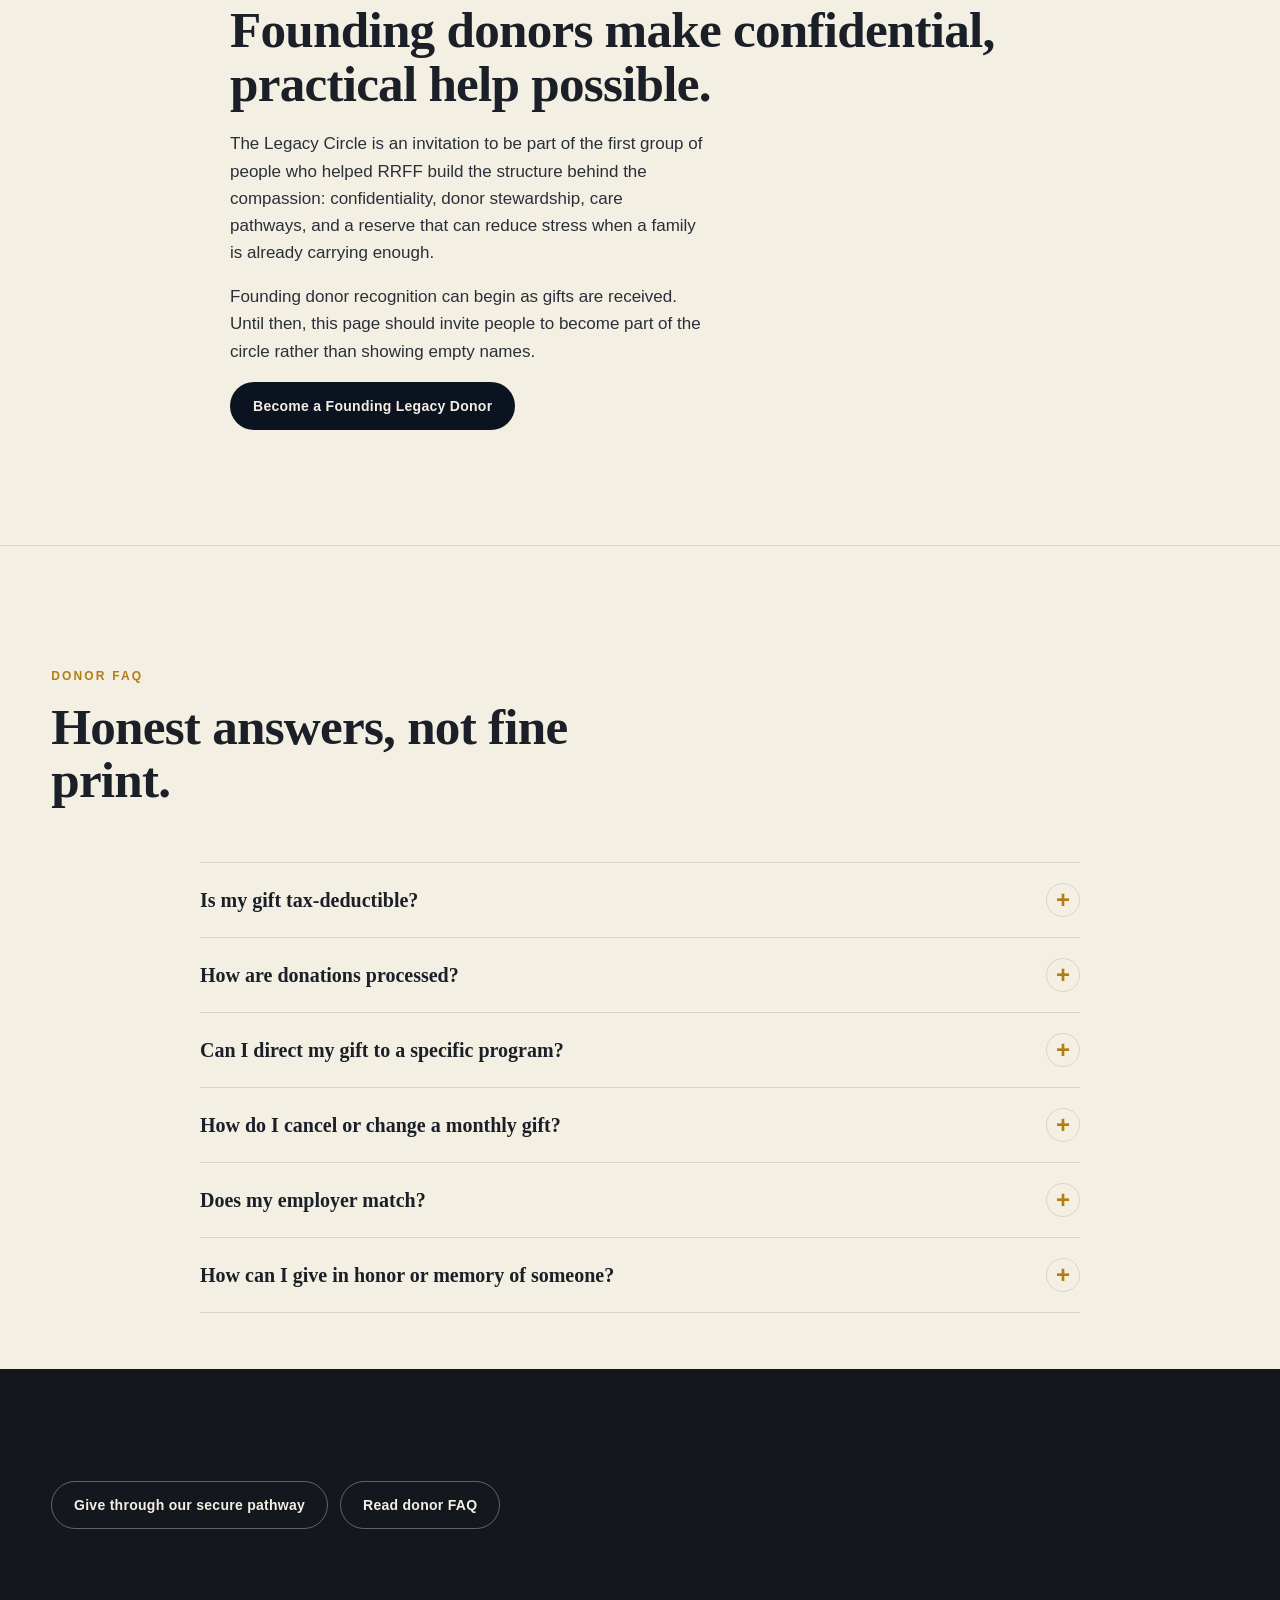
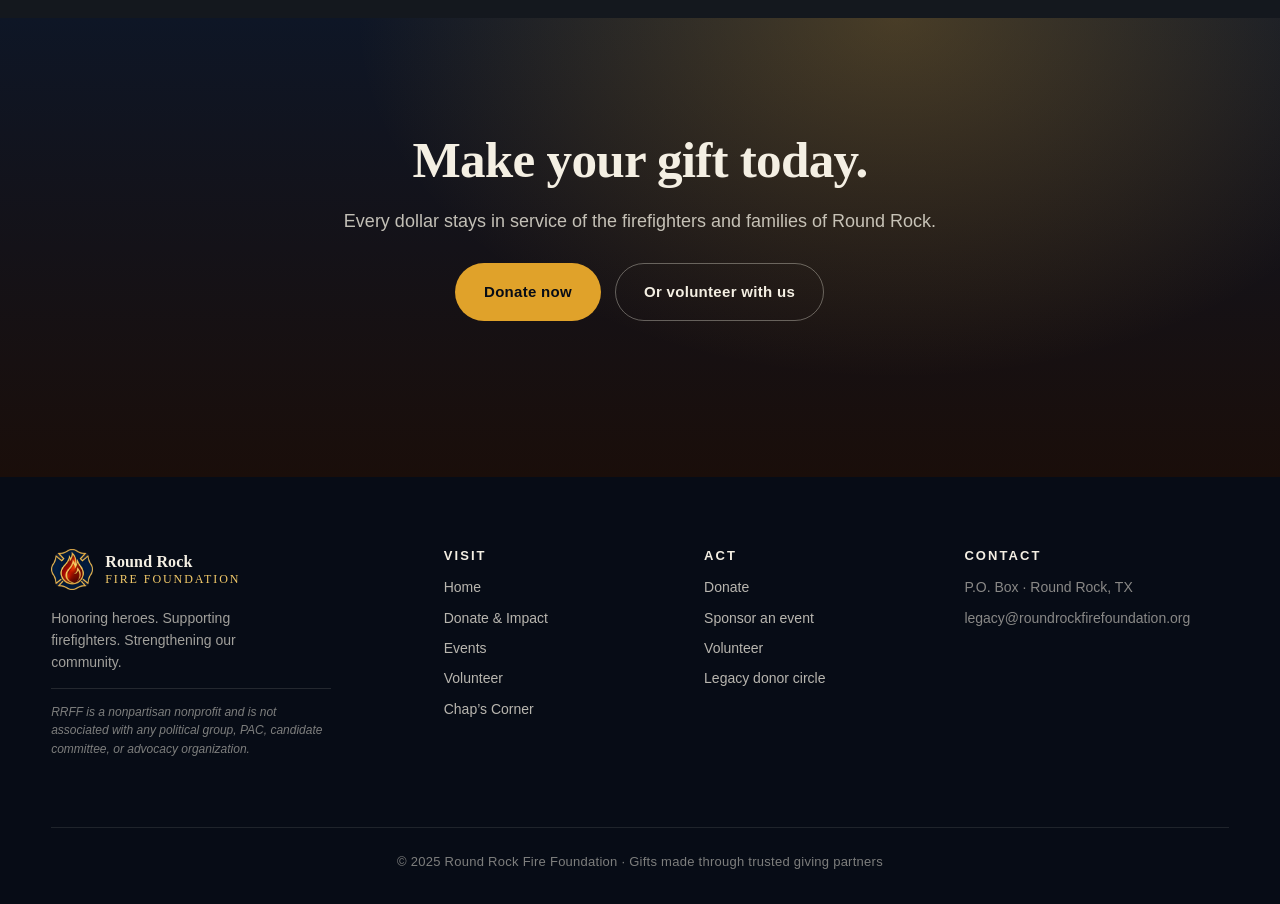
==== commit 368a5433: "Remove careful stewardship block; keep trust buttons - donate.html: drop eyebrow, heading, sub copy," ====
--- a/donate.html
+++ b/donate.html
@@ -219,23 +219,9 @@
 
 <!-- TRUST -->
 <section class="band band-charcoal trust-band">
-  <div class="trust-grid">
-    <div>
-      <p class="eyebrow eyebrow-light">Careful stewardship</p>
-      <h2 class="h-display light">Built locally. Stewarded carefully.</h2>
-      <p class="trust-sub">Gifts to the Round Rock Fire Foundation are made through trusted giving pathways with Central Texas Community Foundation and Network for Good. Formal annual reporting can be added after the first completed reporting year.</p>
-      <div class="trust-cta">
-        <a class="btn btn-outline-light" href="https://ctxcf.networkforgood.com/projects/252774-the-round-rock-fire-foundation" target="_blank" rel="noopener">Give through our secure pathway</a>
-        <a class="btn btn-outline-light" href="#faq">Read donor FAQ</a>
-      </div>
-    </div>
-    <ul class="trust-badges">
-      <li>Trusted Giving Partners<small>CTCF · Network for Good</small></li>
-      <li>Central Texas Community Foundation<small>Trusted giving pathway</small></li>
-      <li>Network for Good<small>Donation processing</small></li>
-      <li>NfG Verified<small>Secure giving</small></li>
-      <li>Locally Governed<small>Round Rock board</small></li>
-    </ul>
+  <div class="trust-cta center">
+    <a class="btn btn-outline-light" href="https://ctxcf.networkforgood.com/projects/252774-the-round-rock-fire-foundation" target="_blank" rel="noopener">Give through our secure pathway</a>
+    <a class="btn btn-outline-light" href="#faq">Read donor FAQ</a>
   </div>
 </section>
 
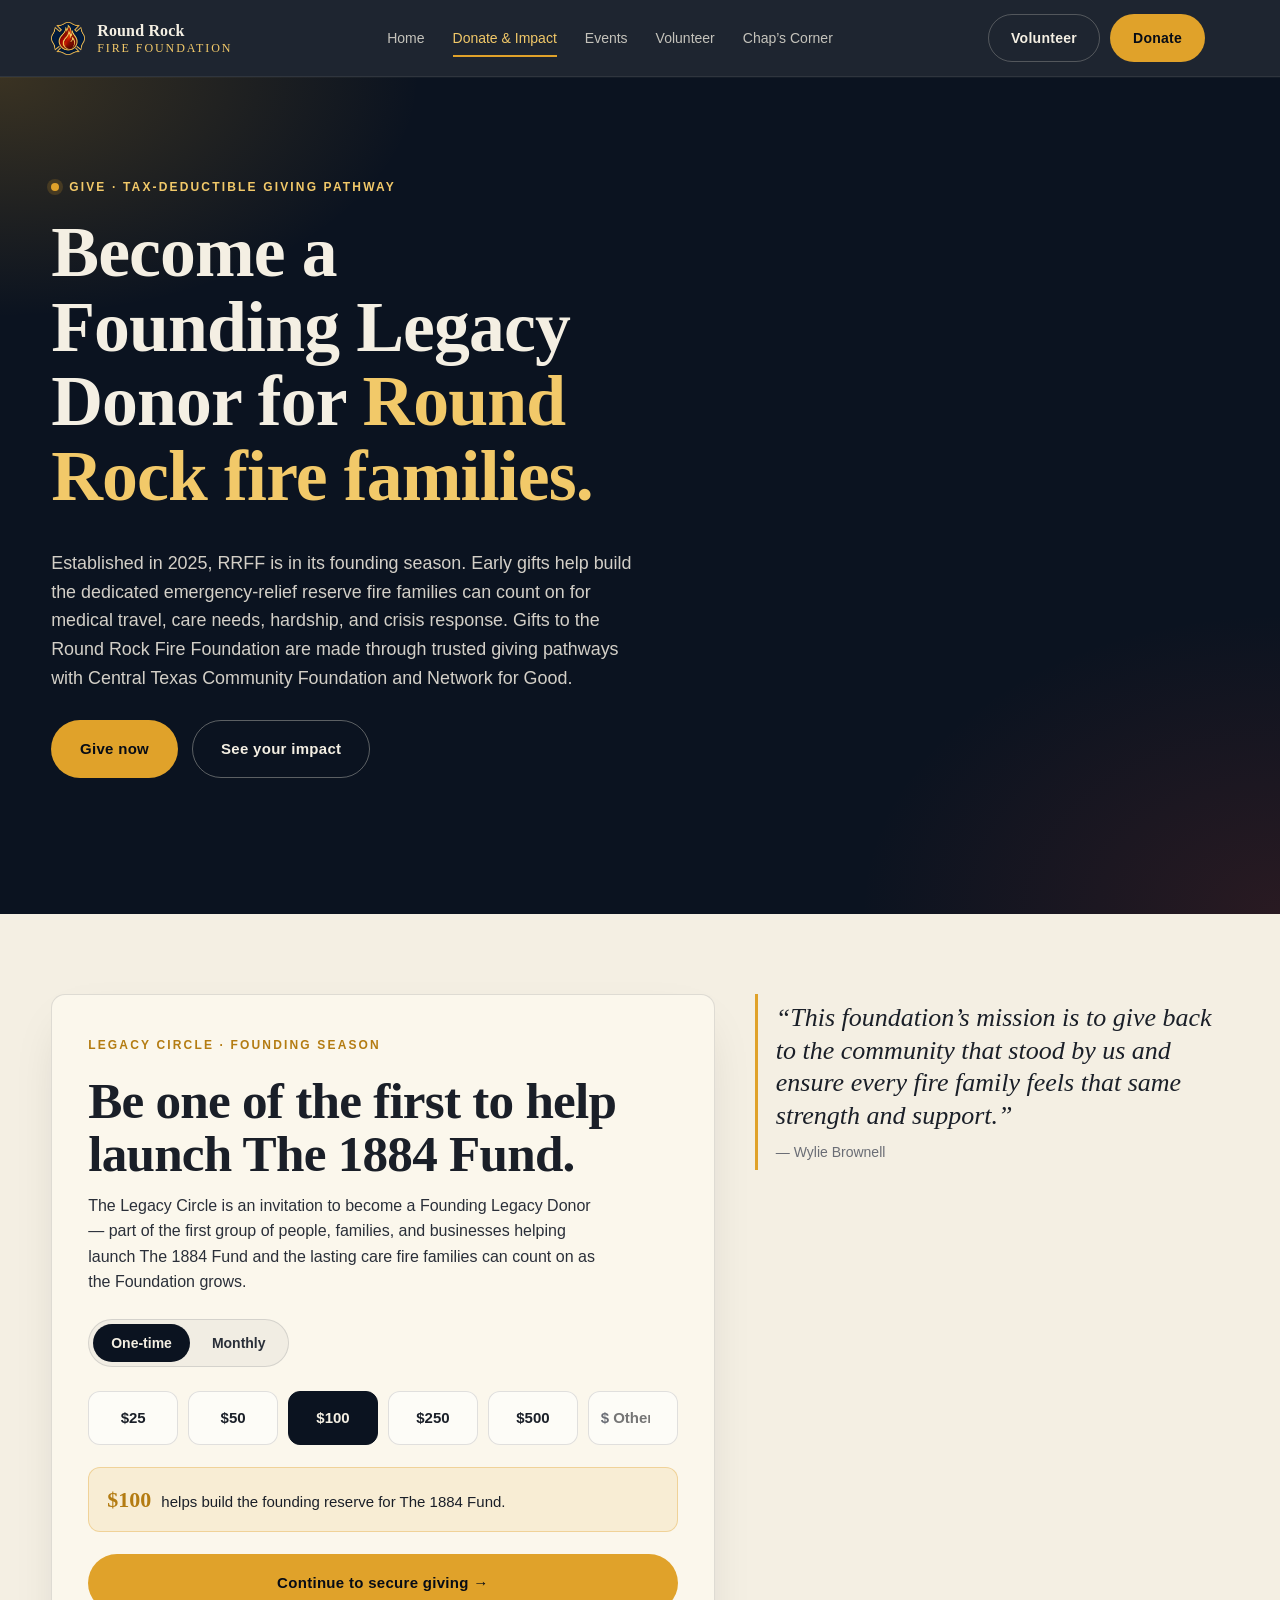
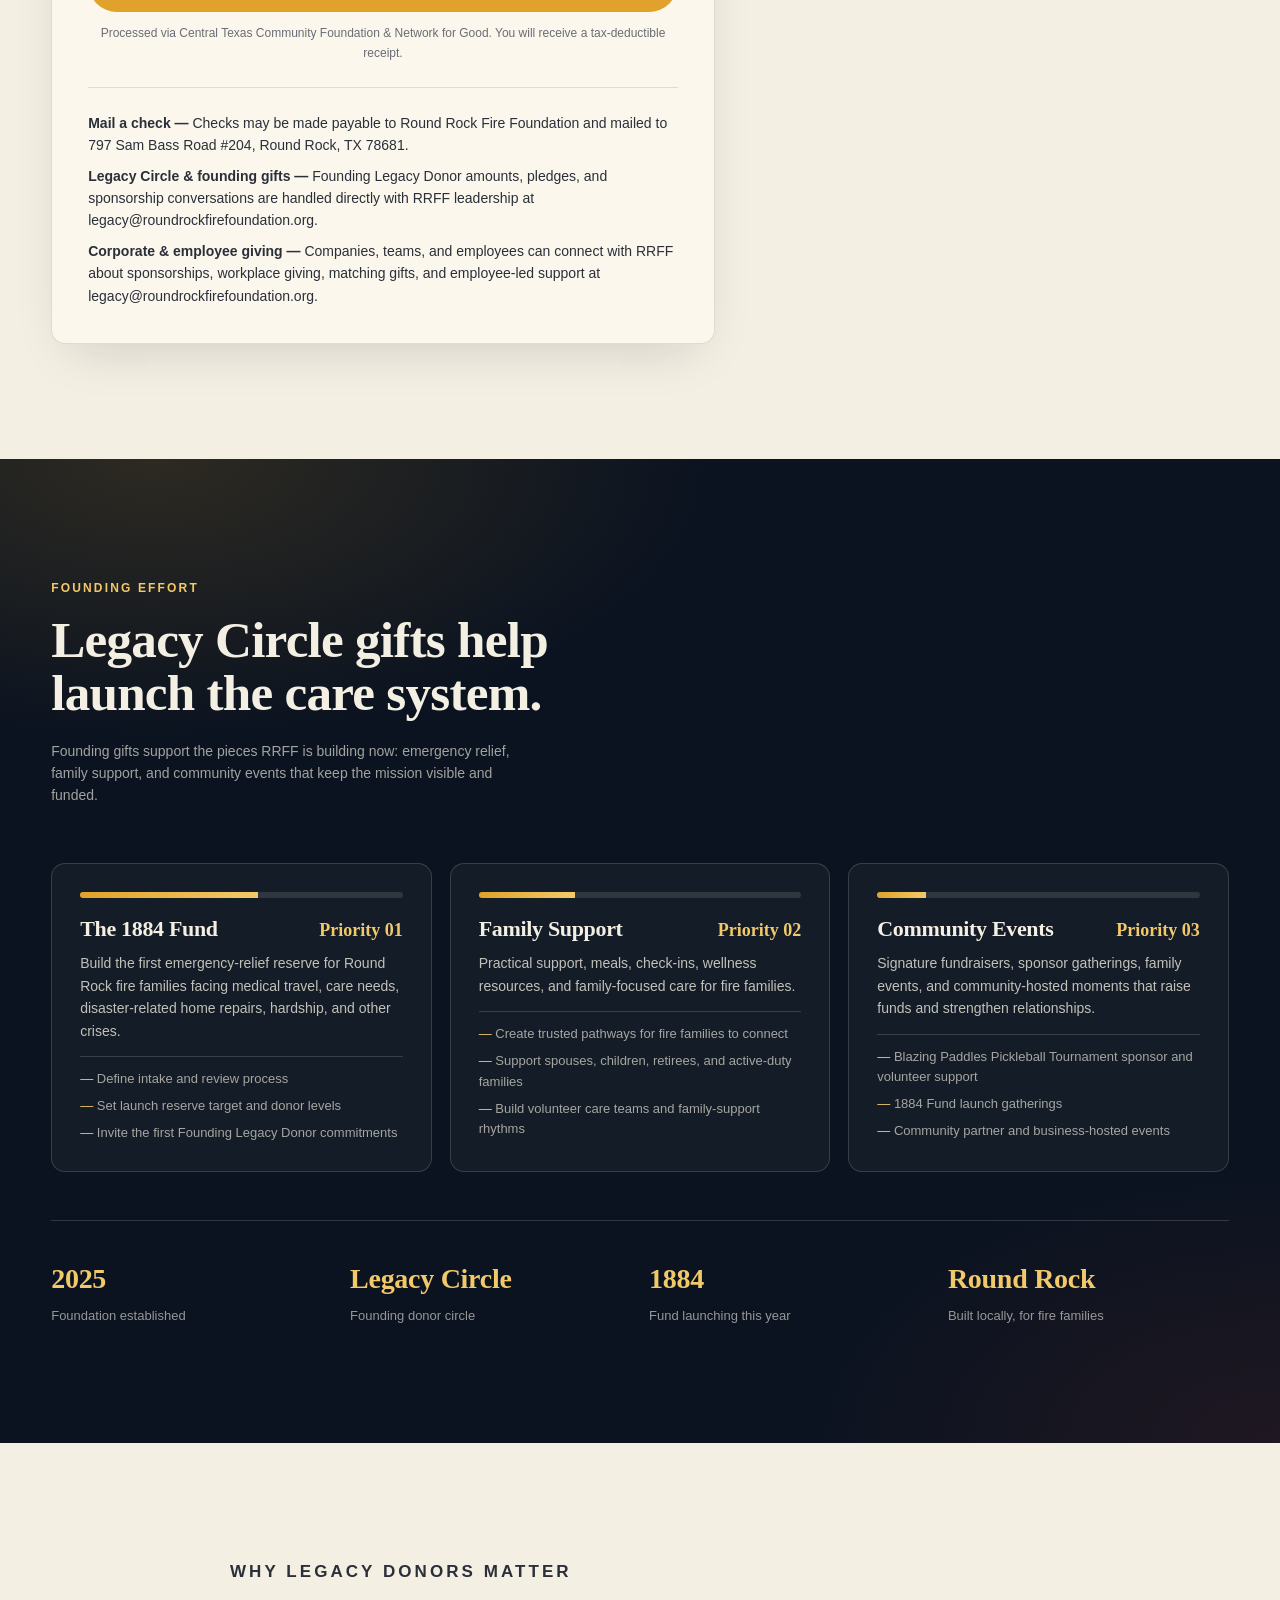
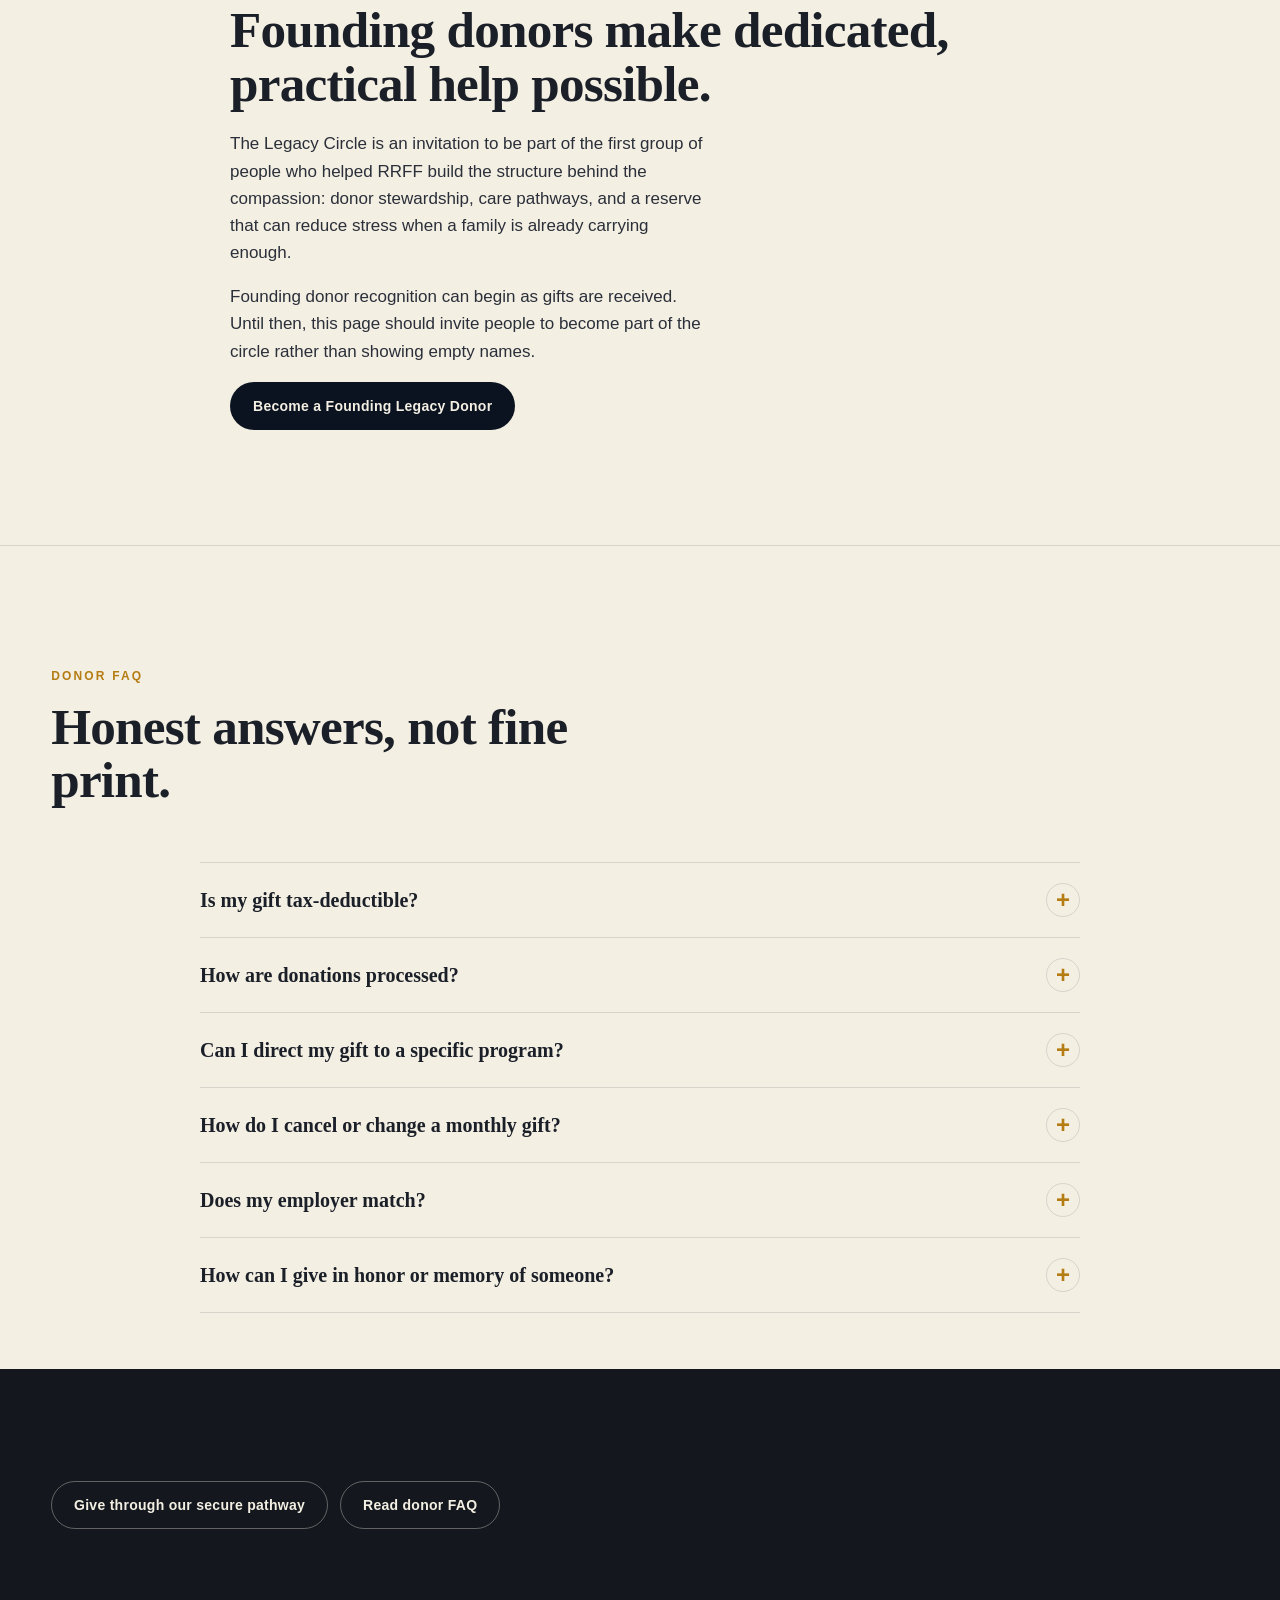
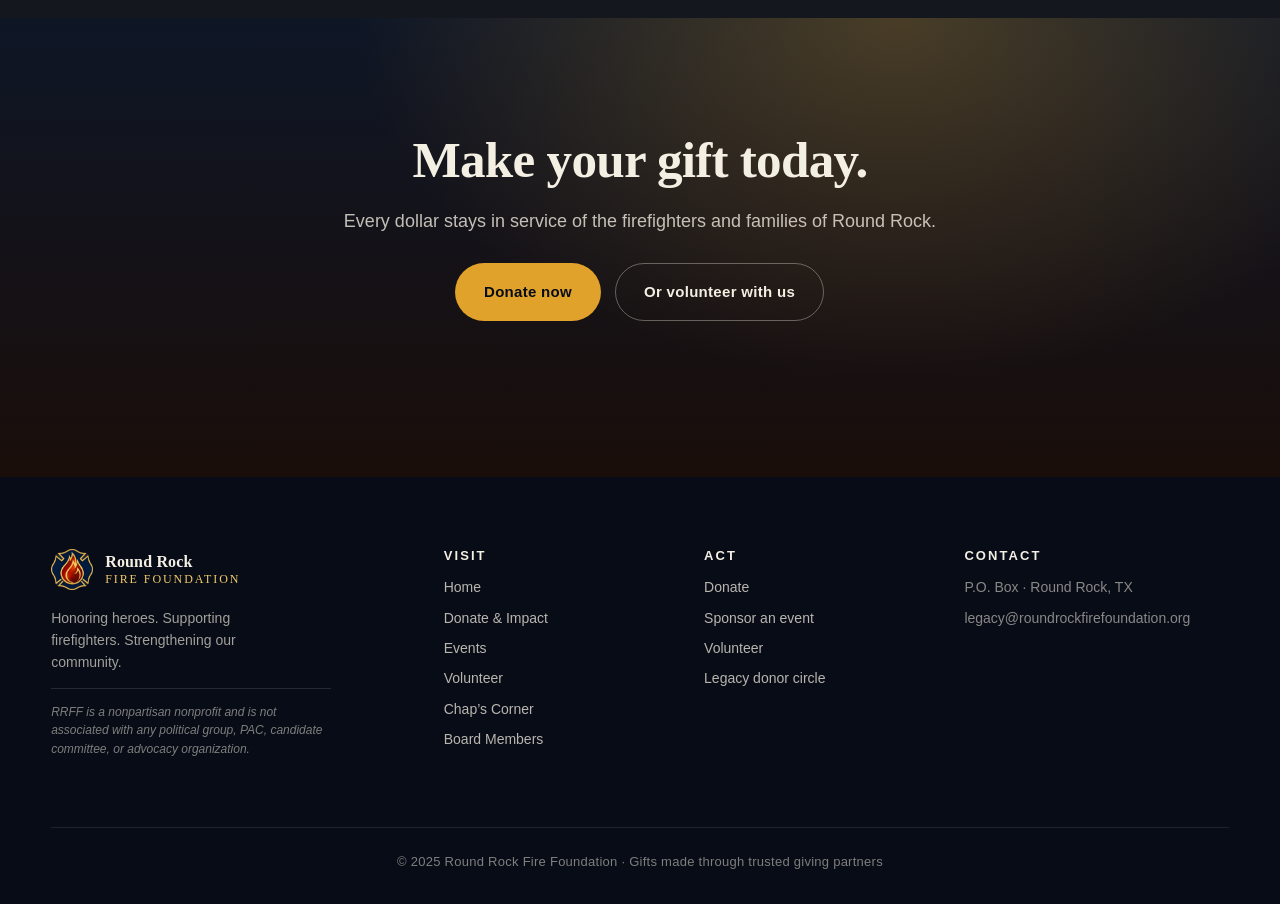
==== commit 2ca82fdb: "Add Board Members footer link; drop 'confidential' from public copy Co-Authored-By: Claude Opus 4.7 " ====
--- a/donate.html
+++ b/donate.html
@@ -43,7 +43,7 @@
       Become a Founding Legacy Donor for <span class="accent-gold">Round Rock fire families.</span>
     </h1>
     <p class="lede light">
-      Established in 2025, RRFF is in its founding season. Early gifts help build the confidential emergency-relief reserve fire families can count on for medical travel, care needs, hardship, and crisis response. Gifts to the Round Rock Fire Foundation are made through trusted giving pathways with Central Texas Community Foundation and Network for Good.
+      Established in 2025, RRFF is in its founding season. Early gifts help build the dedicated emergency-relief reserve fire families can count on for medical travel, care needs, hardship, and crisis response. Gifts to the Round Rock Fire Foundation are made through trusted giving pathways with Central Texas Community Foundation and Network for Good.
     </p>
     <div class="hero-actions">
       <a class="btn btn-gold btn-lg" href="#give">Give now</a>
@@ -122,7 +122,7 @@
       </div>
       <p>Build the first emergency-relief reserve for Round Rock fire families facing medical travel, care needs, disaster-related home repairs, hardship, and other crises.</p>
       <ul class="alloc-list">
-        <li>Define confidential intake and review process</li>
+        <li>Define intake and review process</li>
         <li>Set launch reserve target and donor levels</li>
         <li>Invite the first Founding Legacy Donor commitments</li>
       </ul>
@@ -170,9 +170,9 @@
   <div class="story-solo">
     <div class="story-body">
       <p class="eyebrow eyebrow-dark">Why legacy donors matter</p>
-      <h2 class="h-display">Founding donors make confidential, practical help possible.</h2>
+      <h2 class="h-display">Founding donors make dedicated, practical help possible.</h2>
       <p>
-        The Legacy Circle is an invitation to be part of the first group of people who helped RRFF build the structure behind the compassion: confidentiality, donor stewardship, care pathways, and a reserve that can reduce stress when a family is already carrying enough.
+        The Legacy Circle is an invitation to be part of the first group of people who helped RRFF build the structure behind the compassion: donor stewardship, care pathways, and a reserve that can reduce stress when a family is already carrying enough.
       </p>
       <p>
         Founding donor recognition can begin as gifts are received. Until then, this page should invite people to become part of the circle rather than showing empty names.
@@ -257,6 +257,7 @@
         <li><a href="events.html">Events</a></li>
         <li><a href="volunteer.html">Volunteer</a></li>
         <li><a href="https://www.roundrockfirefoundation.org/firechaplain">Chap’s Corner</a></li>
+        <li><a href="https://www.roundrockfirefoundation.org/board-members">Board Members</a></li>
       </ul>
     </div>
     <div>
